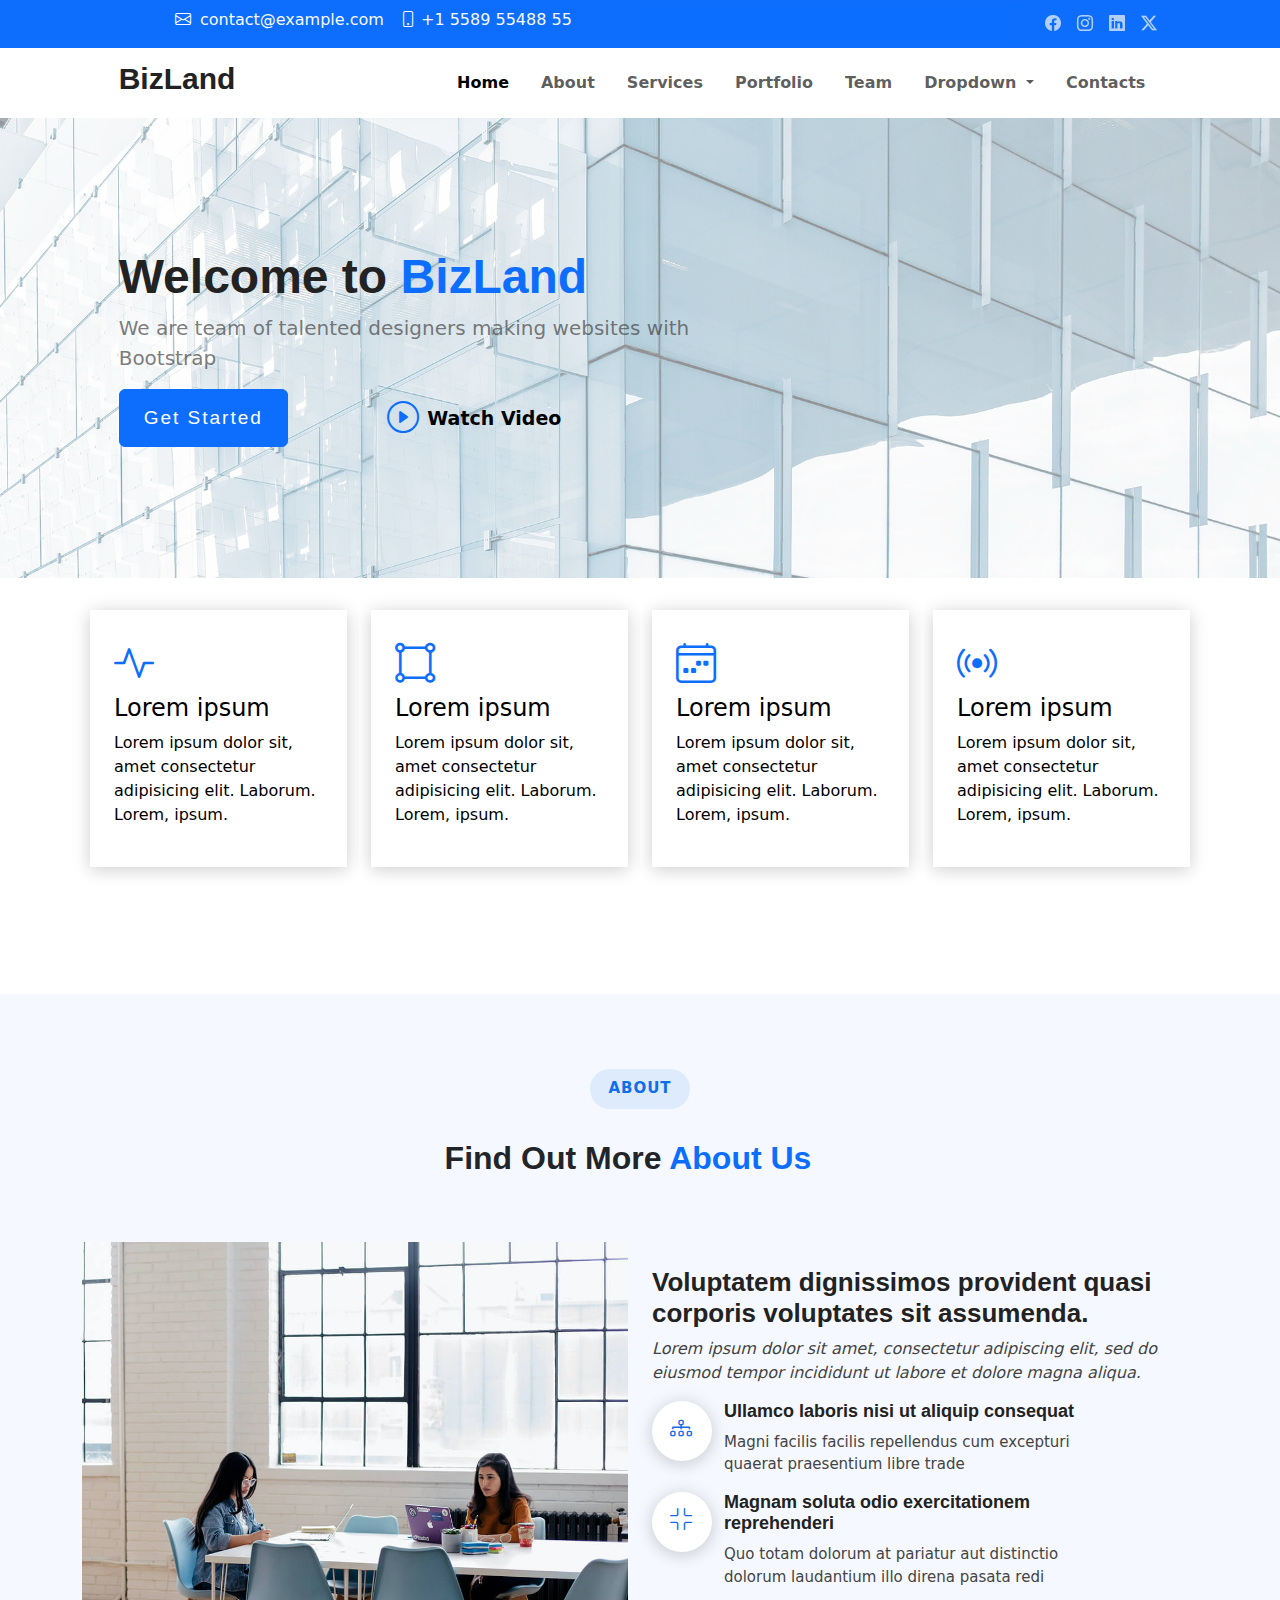
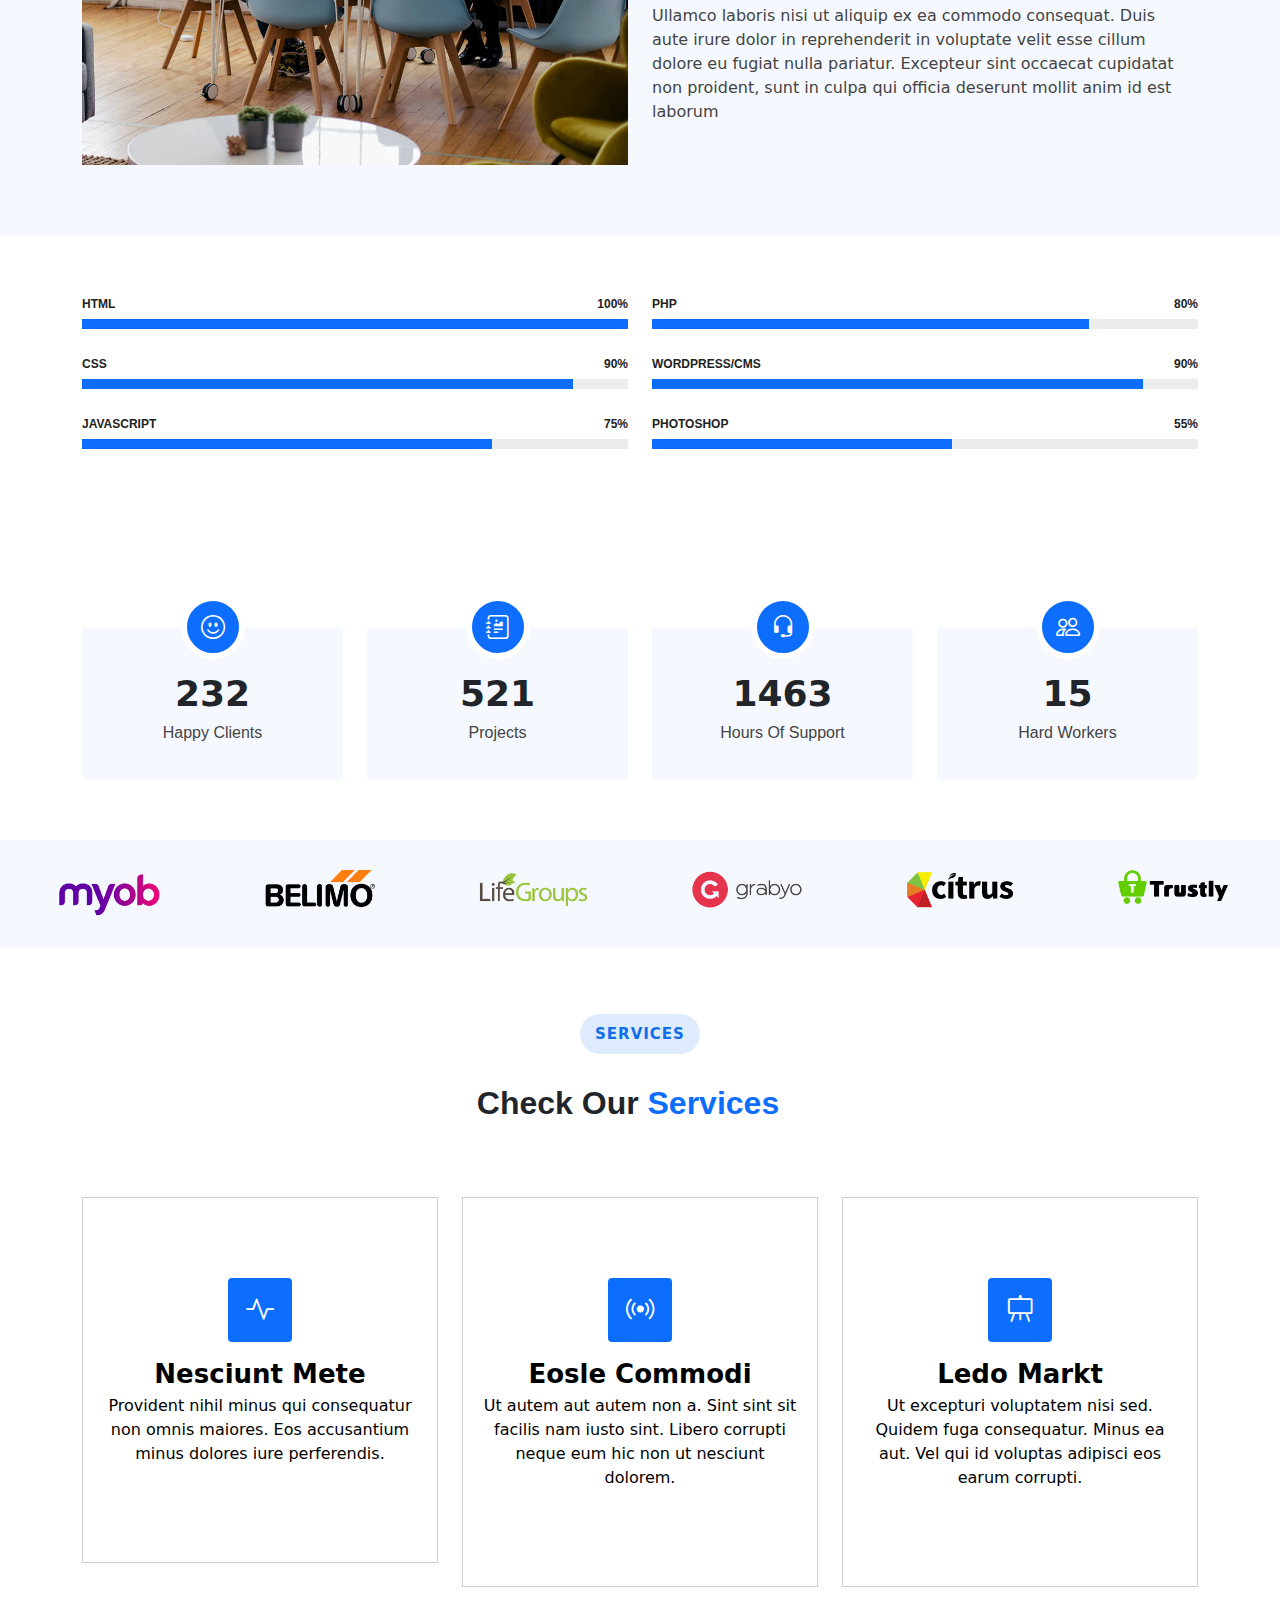
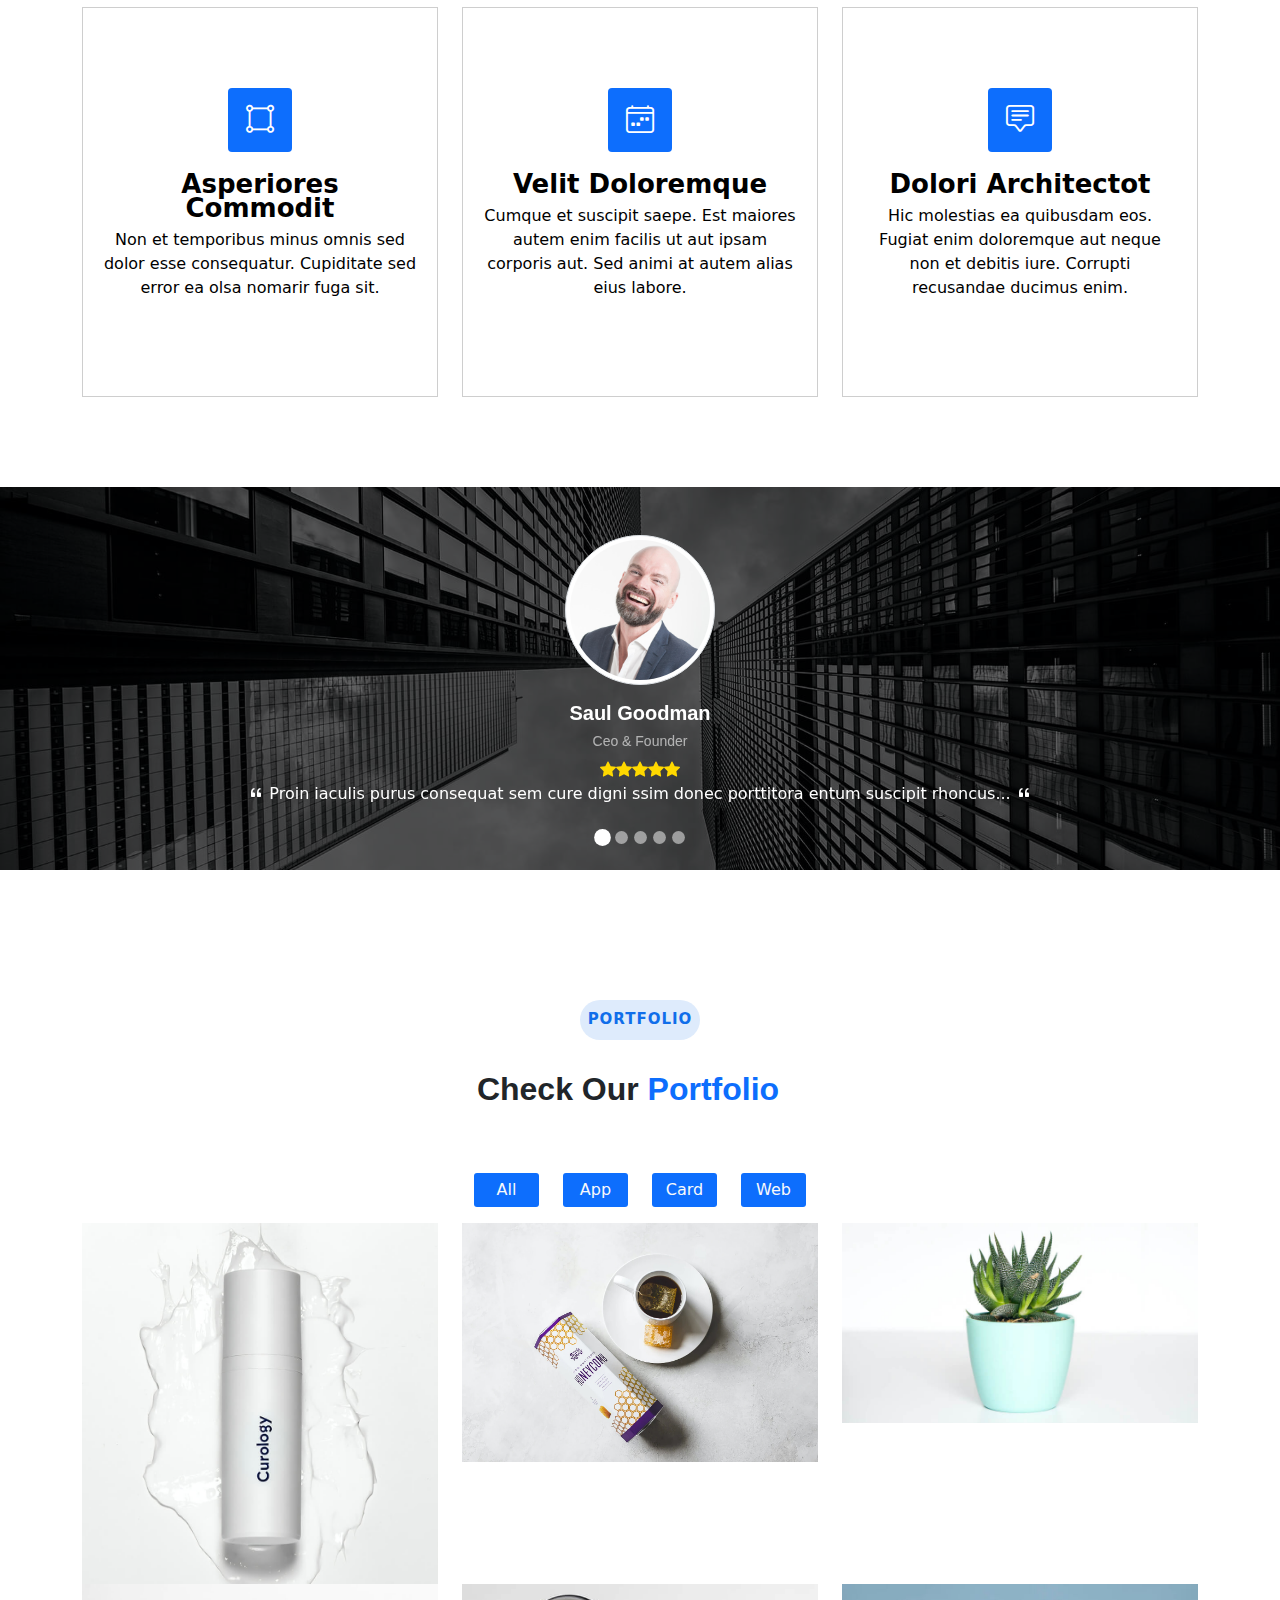
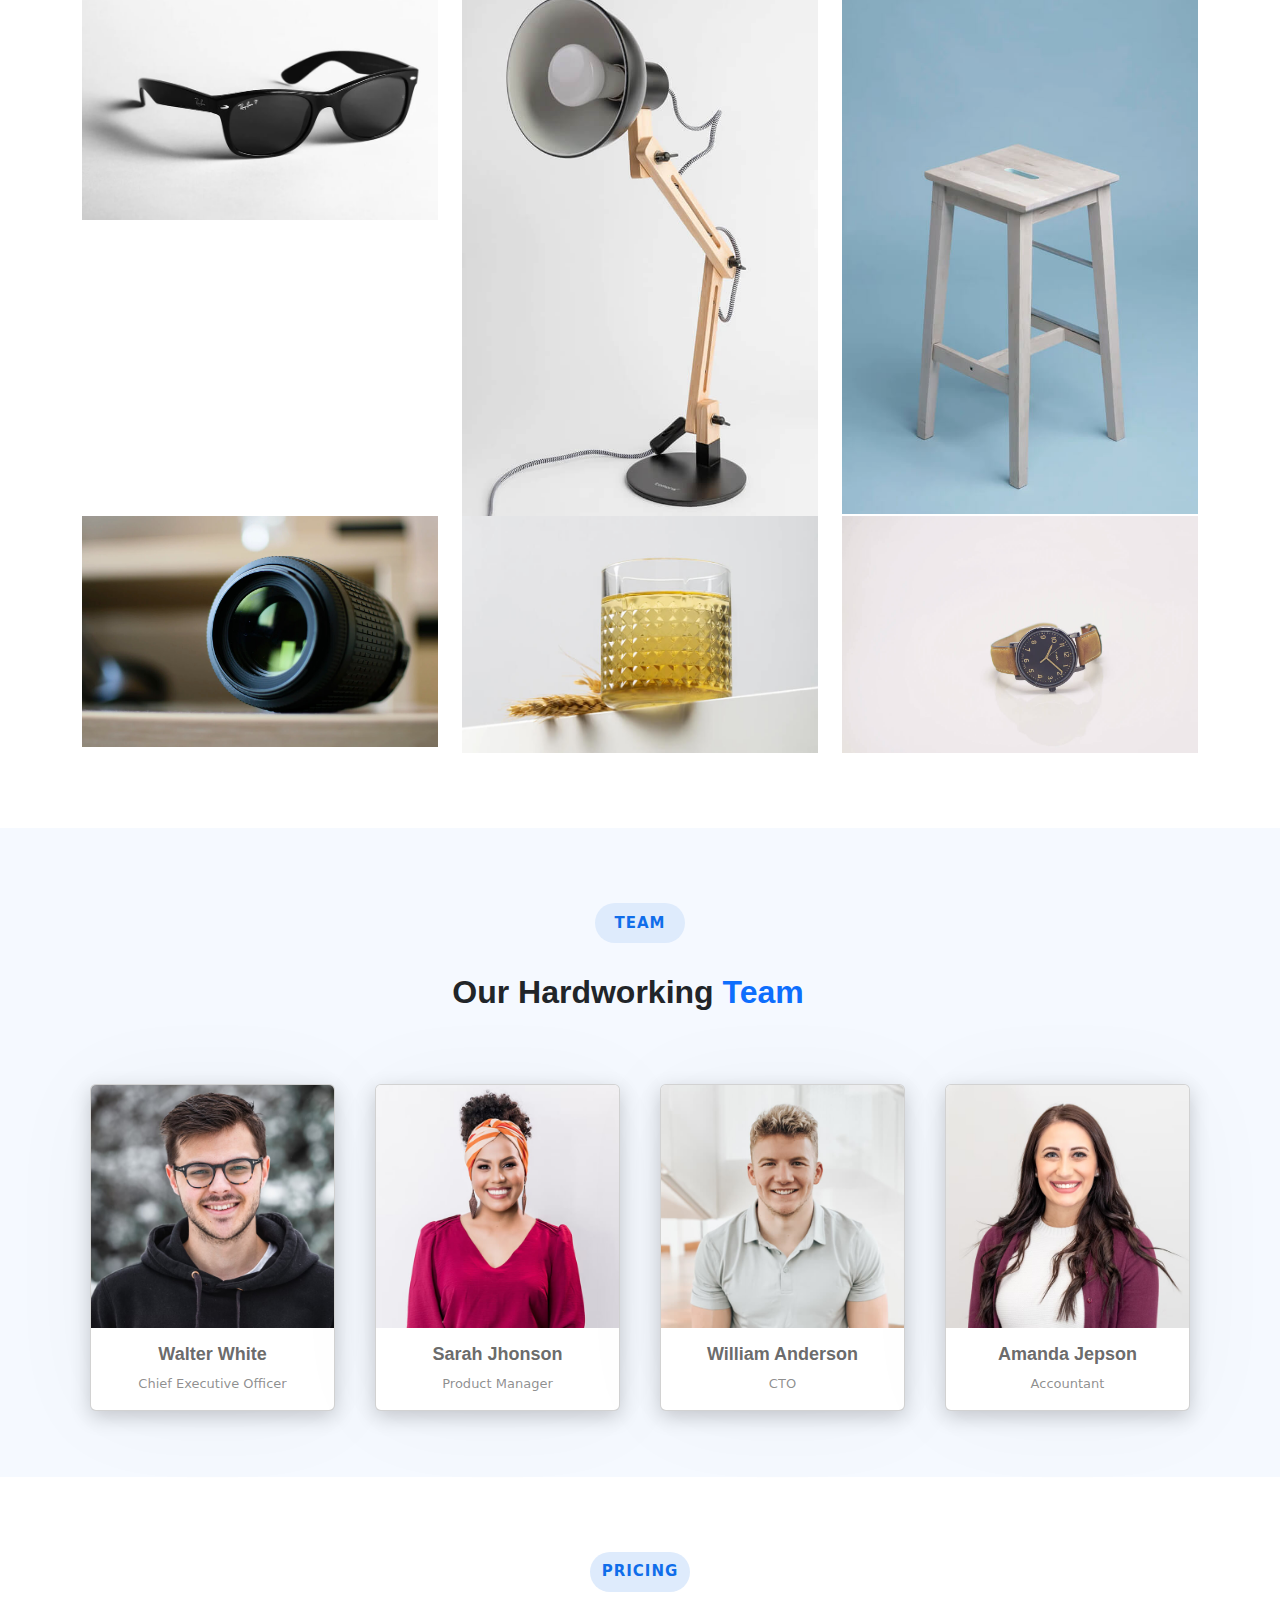
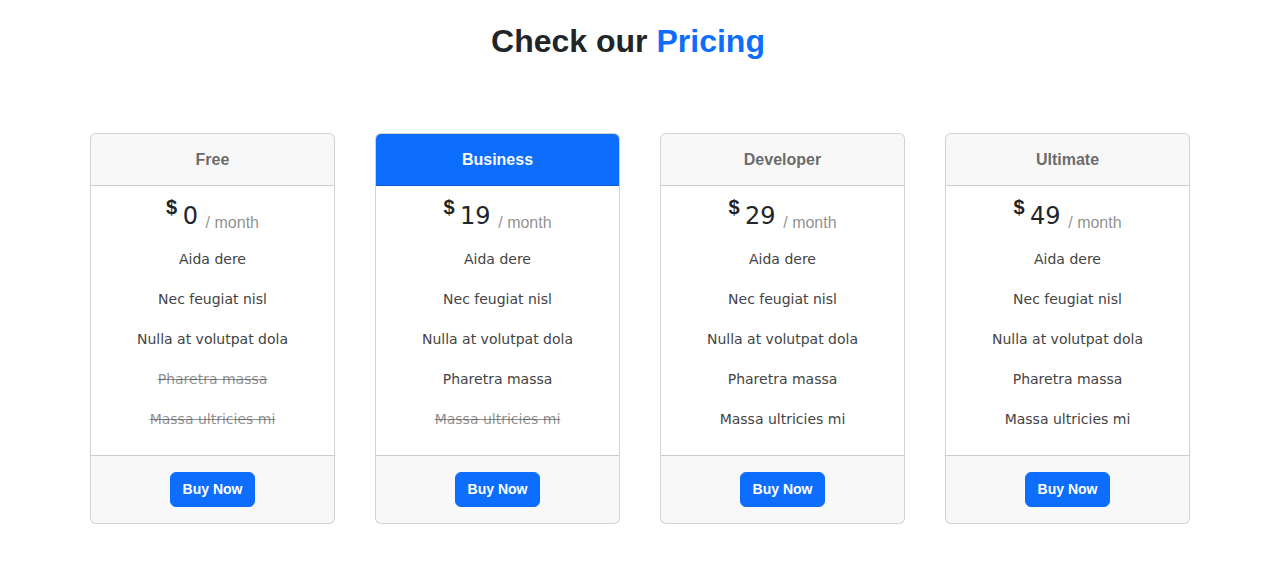
==== index.html @ cdb530de "project" ====
<!DOCTYPE html>
<html lang="en">

<head>
    <meta charset="UTF-8">
    <meta name="viewport" content="width=device-width, initial-scale=1.0">
    <title>Document</title>
    <!-- ++++++++++++++++++++++++++++ BOOTSTRAP 5 Link +++++++++++++++++++++++++++++++++++++++++++++++++++++++ -->
    <link href="https://cdn.jsdelivr.net/npm/bootstrap@5.3.3/dist/css/bootstrap.min.css" rel="stylesheet"
        integrity="sha384-QWTKZyjpPEjISv5WaRU9OFeRpok6YctnYmDr5pNlyT2bRjXh0JMhjY6hW+ALEwIH" crossorigin="anonymous">
    <script src="https://cdn.jsdelivr.net/npm/bootstrap@5.3.3/dist/js/bootstrap.bundle.min.js"
        integrity="sha384-YvpcrYf0tY3lHB60NNkmXc5s9fDVZLESaAA55NDzOxhy9GkcIdslK1eN7N6jIeHz"
        crossorigin="anonymous"></script>
    <!-- ++++++++++++++++++++++++++++ BOOTSTRAP 5 Link End +++++++++++++++++++++++++++++++++++++++++++++++++++++++ -->
    <!-- +++++++++++++++++++++++++++++ icons CDN ++++++++++++++++++++++++++++++++++++++++++++++++++++++++++ -->
    <link rel="stylesheet" href="https://cdn.jsdelivr.net/npm/bootstrap-icons@1.11.3/font/bootstrap-icons.min.css">
    <!-- +++++++++++++++++++++++++++++ icons CDN end ++++++++++++++++++++++++++++++++++++++++++++++++++++++++++ -->
    <style>
        .brand-logo {
            font-family: Montserrat, sans-serif;
            font-size: 30px;
            font-weight: 700;
            line-height: 36px;
            color: rgb(34, 34, 34);
        }

        .header-icons {
            opacity: 70%;
        }

        .information-section {
            width: 100%;
            height: 460px;
            background: url(./media/10001.jpg) no-repeat center center/cover;
            /* background-size: 100% 100%; */
            max-width: 100%;
            max-height: 100%;
            /* width: auto; */
            /* height: auto; */


        }

        .information-section h1 {
            font-family: Montserrat, sans-serif;
            font-size: 48px;
            font-weight: 700;
            line-height: 56px;
            color: rgb(34, 34, 34);
        }

        .information-section p {
            font-family: Roboto, system-ui, -apple-system, "Segoe UI", Roboto, "Helvetica Neue", Arial, "Noto Sans", "Liberation Sans", sans-serif, "Apple Color Emoji", "Segoe UI Emoji", "Segoe UI Symbol", "Noto Color Emoji";
            font-size: 20px;
            font-weight: 400;
            line-height: 30px;
            color: color(srgb 0.266667 0.266667 0.266667 / 0.7);
        }

        .rgba-effect {
            height: 100%;
            width: 100%;
            background-color: rgba(255, 255, 255, 0.571);
        }

        .information-section button {
            font-family: Montserrat, sans-serif;
            font-size: 19px;
            font-weight: 500;
            line-height: 24px;
            color: rgb(255, 255, 255);
            letter-spacing: 2px;
        }

        #video-button {
            font-family: Roboto, system-ui, -apple-system, "Segoe UI", Roboto, "Helvetica Neue", Arial, "Noto Sans", "Liberation Sans", sans-serif, "Apple Color Emoji", "Segoe UI Emoji", "Segoe UI Symbol", "Noto Color Emoji";
            font-size: 19px;
            font-weight: 600;
            line-height: 24px;
            color: rgb(0, 0, 0);
            display: flex;


            align-items: center;
        }

        .services a h4 {
            color: black;

        }

        .services a p {
            color: black;

        }

        .services a {
            width: 100%;
            height: 100%;
            text-decoration: none;
        }

        .services .icon-services i {
            font-size: 40px;

        }

        .section-1 .services {
            height: auto;

            max-width: 310px;
            max-height: 300px;
            width: auto;
            box-shadow: 0px 4px 15px 0 rgba(0, 0, 0, 0.1), 0 1px 20px 0 rgba(0, 0, 0, 0.1);
            margin-left: auto;
            margin-right: auto;

        }

        .services-column {
            min-width: 250px;
            min-height: 300px;
            padding-bottom: 12px;
            margin-left: auto;
            margin-right: auto;
        }

        .about .about-column {
            margin-left: auto;
            margin-right: auto;
            min-width: 100px;
            max-width: 100px;
            min-height: 40px;
            max-height: 40px;
            border-radius: 50px;
            background-color: #DEEBFC;
            margin-top: 75px;
            margin-bottom: 25px;
        }



        .about .about-column h2 {
            margin: 0px;
            /* -----font----- */
            font-family: Roboto, system-ui, -apple-system, "Segoe UI", Roboto, "Helvetica Neue", Arial, "Noto Sans", "Liberation Sans", sans-serif, "Apple Color Emoji", "Segoe UI Emoji", "Segoe UI Symbol", "Noto Color Emoji";
            font-size: 15px;
            font-weight: 700;
            line-height: 15.6px;
            color: rgb(16, 110, 234);
            letter-spacing: 1px;

        }


        .about-row-style {
            padding-bottom: 70px;
        }

        .about-section .find-more p {
            font-family: Montserrat, sans-serif;
            font-size: 32px;
            font-weight: 700;
            line-height: 48px;
            margin-bottom: 60px;

        }


        .about-section {
            background-color: #F5F9FF;
        }


        .about {
            margin-top: 100px;
        }




        #About-img {
            width: 100%;

        }

        .about-section-heading h3 {
            font-family: Montserrat, sans-serif;
            font-size: 26px;
            font-weight: 700;
            line-height: 31.2px;
            color: rgb(34, 34, 34);
        }

        .about-section-heading p {
            font-family: Roboto, system-ui, -apple-system, "Segoe UI", Roboto, "Helvetica Neue", Arial, "Noto Sans", "Liberation Sans", sans-serif, "Apple Color Emoji", "Segoe UI Emoji", "Segoe UI Symbol", "Noto Color Emoji";
            font-size: 16px;
            font-weight: 400;
            line-height: 24px;
            color: rgb(68, 68, 68);
            font-style: italic;
        }

        .about-section-heading-1 {
            width: 60px;
            height: 60px;
            border-radius: 100px;
            box-shadow: 0px 4px 15px 0 rgba(0, 0, 0, 0.1), 0 1px 20px 0 rgba(0, 0, 0, 0.1);


        }

        .about-section-heading-1 i {
            font-size: 22px;
            position: relative;
            left: 6px;
            top: 11px;
            color: #106EEA;

        }

        .about-section-content {
            width: 75%;
        }

        .about-section-content h4 {
            font-family: Montserrat, sans-serif;
            font-size: 18px;
            font-weight: 600;
            line-height: 21.6px;
            color: rgb(34, 34, 34);
        }

        .about-section-content p {
            font-family: Roboto, system-ui, -apple-system, "Segoe UI", Roboto, "Helvetica Neue", Arial, "Noto Sans", "Liberation Sans", sans-serif, "Apple Color Emoji", "Segoe UI Emoji", "Segoe UI Symbol", "Noto Color Emoji";
            font-size: 15px;
            font-weight: 400;
            line-height: 22.5px;
            color: rgb(68, 68, 68);
        }

        .about-row {
            width: 100%;
            display: flex;
            flex-wrap: wrap;


        }

        .about-section-content-1 p {
            font-family: Roboto, system-ui, -apple-system, "Segoe UI", Roboto, "Helvetica Neue", Arial, "Noto Sans", "Liberation Sans", sans-serif, "Apple Color Emoji", "Segoe UI Emoji", "Segoe UI Symbol", "Noto Color Emoji";
            font-size: 16px;
            font-weight: 400;
            line-height: 24px;
            color: rgb(68, 68, 68);
        }

        .skills {
            padding: 60px 0 60px 0;
        }

        .skills .progress {
            height: 60px;
            display: block;
            background: none;
            border-radius: 0;
        }

        .skills .progress .skill {
            color: #222222;
            padding: 0;
            margin: 0 0 6px 0;
            text-transform: uppercase;
            display: block;
            font-weight: 600;
            font-family: Montserrat, sans-serif;
        }

        .skills .progress .skill .val {
            float: right;
            font-style: normal;
        }

        .skills .progress-bar-wrap {
            background: #ECECEC;

            height: 10px;
        }

        .skills .progress-bar {
            width: 1px;
            height: 10px;
            transition: 0.9s;
            background-color: #0D6EFD;
        }

        .stats {
            padding: 60px 0;
        }

        .stats i {
            background-color: #0D6EFD;
            color: white;
            border: 6px solid #ffffff;
            width: 64px;
            height: 64px;
            font-size: 24px;
            border-radius: 50px;
            display: inline-flex;
            align-items: center;
            justify-content: center;
            position: relative;
            z-index: 1;
        }

        .stats .stats-item {
            background-color: #F5F9FF;
            margin-top: -32px;
            padding: 40px 30px 35px 30px;
            width: 100%;
            position: relative;
            text-align: center;
            border-radius: 4px;
            z-index: 0;
        }

        .stats .stats-item span {
            font-size: 36px;
            display: block;
            font-weight: 700;
        }

        .stats .stats-item p {
            padding: 0;
            margin: 0;
            font-family: Montserrat, sans-serif;
            font-size: 16px;
            line-height: 24px;
            /* font-weight: 400; */
            color: rgb(68, 68, 68);
        }

        /* .clients .swiper {
            padding: 10px 0;
        }

        .swiper {
            margin-left: auto;
            margin-right: auto;
            position: relative;
            overflow: hidden;
            list-style: none;
            padding: 0;
            z-index: 1;
            display: block;
        }

        .clients .swiper-wrapper {
            height: auto;
        }

        .swiper-slide {
            flex-shrink: 0;
            width: 100%;
            height: 100%;
            position: relative;
            transition-property: transform;
            display: block;
        } */
        .clients .row {
            padding: 10px 0;

        }

        .clients {
            background-color: #F5F9FF;
        }

        /* .clients .row .style-clients {
            width: 56px;
            margin-right: 120px;
        } */
        .clients img {
            width: 110px;
            padding-top: 20px;
            padding-bottom: 20px;

        }

        .services-section {
            margin-top: 60px;
        }


        .services-1 .services-heading {
            margin-left: auto;
            margin-right: auto;
            min-width: 120px;
            max-width: 120px;
            min-height: 40px;
            max-height: 40px;
            border-radius: 50px;
            background-color: #DEEBFC;
            margin-top: 7px;
            margin-bottom: 25px;

        }

        .services-1 .services-heading h2 {
            margin: 0px;
            font-family: Roboto, system-ui, -apple-system, "Segoe UI", Roboto, "Helvetica Neue", Arial, "Noto Sans", "Liberation Sans", sans-serif, "Apple Color Emoji", "Segoe UI Emoji", "Segoe UI Symbol", "Noto Color Emoji";
            font-size: 15px;
            font-weight: 700;
            line-height: 15.6px;
            color: rgb(16, 110, 234);
            letter-spacing: 1px;
        }

        .services-1-subtitle p {
            font-family: Montserrat, sans-serif;
            font-size: 32px;
            font-weight: 700;
            line-height: 48px;
            margin-bottom: 60px;
        }

        .services-2 .services-2-items {
            border: 1px solid rgba(0, 0, 0, 0.192);
            padding: 80px 20px;
            margin: 10px 0px;

        }

        .services-2 .services-2-items .icon {
            margin: 0 auto;
            width: 64px;
            height: 64px;
            border-radius: 4px;
            display: flex;
            align-items: center;
            justify-content: center;
            margin-bottom: 20px;
        }

        .services-2 .services-2-items .icon i {
            color: white;
            font-size: 28px;
        }

        .services-2 .services-2-items h3 {
            color: black;
            font-family: Roboto, system-ui, -apple-system, "Segoe UI", Roboto, "Helvetica Neue", Arial, "Noto Sans", "Liberation Sans", sans-serif, "Apple Color Emoji", "Segoe UI Emoji", "Segoe UI Symbol", "Noto Color Emoji";
            font-size: 26px;
            font-weight: 700;
            line-height: 24px;

        }

        .services-2 .services-2-items a {
            text-decoration: none;
        }

        .services-2 .services-2-items p {
            font-family: Roboto, system-ui, -apple-system, "Segoe UI", Roboto, "Helvetica Neue", Arial, "Noto Sans", "Liberation Sans", sans-serif, "Apple Color Emoji", "Segoe UI Emoji", "Segoe UI Symbol", "Noto Color Emoji";
            font-size: 16px;
            font-weight: 400;
            line-height: 24px;
            color: black;
        }

        .testimonials {
            padding: 80px 0;
            position: relative;
        }

        .testimonials .testimonials-bg {
            object-fit: cover;
            height: 100%;
            position: absolute;
            z-index: -1;
            filter: brightness(40%);

        }


        .carousel-indicators button {
            width: 12px;
            height: 12px;
            aspect-ratio: 1;
            /* Ensures width and height are equal */
            background-color: #fff;
            /* Default color */
            border-radius: 50%;
            /* Makes it a perfect circle */
            border: none;
            /* Removes any border */
            margin: 0 4px;
            opacity: 0.7;
            /* Slight transparency for non-active indicators */
            transition: opacity 0.3s ease, transform 0.3s ease;
            /* Smooth animation */
        }

        .carousel-indicators button.active {
            /* Highlight color for active indicator */
            opacity: 1;
            /* Fully opaque */
            transform: scale(1.3);
            /* Slightly larger for active state */
        }

        .carousel-indicators [data-bs-target] {
            box-sizing: content-box;
            flex: 0 1 auto;
            width: 13px;
            height: 13px;
            padding: 0;
            margin-right: 3px;
            margin-left: 3px;
            text-indent: -999px;
            cursor: pointer;
            background-color: #fff;
            background-clip: padding-box;
            border: 0;
            border-top: 10px solid transparent;
            border-bottom: 10px solid transparent;
            opacity: .5;
            transition: opacity .6s ease;
        }

        .carousel-item .stars {
            color: rgb(255, 217, 0);
        }

        .carousel-item h3 {
            font-family: Montserrat, sans-serif;
            font-size: 20px;
            font-weight: 700;
            line-height: 24px;
            color: rgb(255, 255, 255);
        }

        .carousel-item p {
            font-family: Roboto, system-ui, -apple-system, "Segoe UI", Roboto, "Helvetica Neue", Arial, "Noto Sans", "Liberation Sans", sans-serif, "Apple Color Emoji", "Segoe UI Emoji", "Segoe UI Symbol", "Noto Color Emoji";
            font-size: 16px;
            font-weight: 400;
            line-height: 24px;
            color: rgb(255, 255, 255);
        }

        .carousel-item h4 {
            font-family: Montserrat, sans-serif;
            font-size: 14px;
            font-weight: 500;
            line-height: 16.8px;
            color: color(srgb 1 1 1 / 0.6);
        }

        .portfolio-section .portfolio-section-heading {
            margin-left: auto;
            margin-right: auto;
            min-width: 120px;
            max-width: 120px;
            min-height: 40px;
            max-height: 40px;
            border-radius: 50px;
            background-color: #DEEBFC;
            margin-top: 0px;
            margin-bottom: 25px;
        }

        .portfolio-section .portfolio-section-heading h2 {
            margin: 0px;
            /* -----font----- */
            font-family: Roboto, system-ui, -apple-system, "Segoe UI", Roboto, "Helvetica Neue", Arial, "Noto Sans", "Liberation Sans", sans-serif, "Apple Color Emoji", "Segoe UI Emoji", "Segoe UI Symbol", "Noto Color Emoji";
            font-size: 15px;
            font-weight: 700;
            line-height: 15.6px;
            color: rgb(16, 110, 234);
            letter-spacing: 1px;
        }

        .portfolio-section-subheading p {
            font-family: Montserrat, sans-serif;
            font-size: 32px;
            font-weight: 700;
            line-height: 48px;
            margin-bottom: 60px;
        }

        .portfolio-section {
            background-color: white;
        }

        .portfolio-section-row1 {
            margin-top: 0px;
        }

        .portfolio-navbar .navbar-1 p {
            border-radius: 3px;
            padding: 5px 5px;

        }

        .portfolio-img img {
            width: 100%;
        }

        .portfolio-img .portfolio-item {
            position: relative;
            overflow: hidden;
        }

        /* ----------------------------------- */

        .team-section .team-heading {
            margin-left: auto;
            margin-right: auto;
            min-width: 90px;
            max-width: 90px;
            min-height: 40px;
            max-height: 40px;
            border-radius: 50px;
            background-color: #DEEBFC;
            margin-top: 75px;
            margin-bottom: 25px;
        }


        .team-section .team-heading h2 {
            margin: 0px;
            /* -----font----- */
            font-family: Roboto, system-ui, -apple-system, "Segoe UI", Roboto, "Helvetica Neue", Arial, "Noto Sans", "Liberation Sans", sans-serif, "Apple Color Emoji", "Segoe UI Emoji", "Segoe UI Symbol", "Noto Color Emoji";
            font-size: 15px;
            font-weight: 700;
            line-height: 15.6px;
            color: rgb(16, 110, 234);
            letter-spacing: 1px;

        }


        .team-section .team-subheading p {
            font-family: Montserrat, sans-serif;
            font-size: 32px;
            font-weight: 700;
            line-height: 48px;
            margin-bottom: 60px;
        }


        .team-section {
            background-color: #F5F9FF;
            padding-bottom: 50px;

        }


        .team-1 {
            margin-top: 75px;
        }

        .team-members h5 {
            font-family: Montserrat, sans-serif;
            font-size: 18px;
            font-weight: 700;
            line-height: 21.6px;
            color: color(srgb 0.266667 0.266667 0.266667 / 0.8);
        }

        .team-members p {
            font-family: Roboto, system-ui, -apple-system, "Segoe UI", Roboto, "Helvetica Neue", Arial, "Noto Sans", "Liberation Sans", sans-serif, "Apple Color Emoji", "Segoe UI Emoji", "Segoe UI Symbol", "Noto Color Emoji";
            font-size: 13px;
            font-weight: 400;
            line-height: 19.5px;
            color: color(srgb 0.266667 0.266667 0.266667 / 0.6);
        }

        .team-info {

            box-shadow: 0 4px 100px 0 rgba(0, 0, 0, 0.041), 0 6px 20px 0 rgba(0, 0, 0, 0.19);

        }


        .pricing-section .pricing-heading {
            margin-left: auto;
            margin-right: auto;
            min-width: 100px;
            max-width: 100px;
            min-height: 40px;
            max-height: 40px;
            border-radius: 50px;
            background-color: #DEEBFC;
            margin-top: 75px;
            margin-bottom: 25px;
        }


        .pricing-heading h2 {
            margin: 0px;
            /* -----font----- */
            font-family: Roboto, system-ui, -apple-system, "Segoe UI", Roboto, "Helvetica Neue", Arial, "Noto Sans", "Liberation Sans", sans-serif, "Apple Color Emoji", "Segoe UI Emoji", "Segoe UI Symbol", "Noto Color Emoji";
            font-size: 15px;
            font-weight: 700;
            line-height: 15.6px;
            color: rgb(16, 110, 234);
            letter-spacing: 1px;
        }


        .portfolio-section {
            margin-top: 50px;
        }

        .pricing-subheading p {
            font-family: Montserrat, sans-serif;
            font-size: 32px;
            font-weight: 700;
            line-height: 48px;
            margin-bottom: 60px;
        }

        .pricing-row {
            margin-bottom: 50px;
        }

        .pricing-row h3 {
            font-family: Montserrat, sans-serif;
            font-size: 16px;
            font-weight: 600;
            line-height: 19.2px;
            color: color(srgb 0.266667 0.266667 0.266667 / 0.8);
        }

        .pricing-item sup {
            font-family: Montserrat, sans-serif;
            font-size: 20px;
            font-weight: 600;
            line-height: 0px;
            color: rgb(34, 34, 34);
        }

        .pricing-item sub {
            font-family: Montserrat, sans-serif;
            font-size: 16px;
            font-weight: 300;
            line-height: 19.2px;
            color: color(srgb 0.266667 0.266667 0.266667 / 0.6);
        }

        .pricing-item ul {
            list-style: none;
            line-height: 20px;
            padding: 0px;
            margin: 0px;
        }

        .pricing-item .text-liststyle {
            font-style: Roboto, system-ui, -apple-system, "Segoe UI", Roboto, "Helvetica Neue", Arial, "Noto Sans", "Liberation Sans", sans-serif, "Apple Color Emoji", "Segoe UI Emoji", "Segoe UI Symbol", "Noto Color Emoji";
            font-size: 14px;
            font-weight: 400;
            line-height: 40px;
            color: color(srgb 0.266667 0.266667 0.266667 / 0.6);
        }

        .pricing-item li {
            font-style: Roboto, system-ui, -apple-system, "Segoe UI", Roboto, "Helvetica Neue", Arial, "Noto Sans", "Liberation Sans", sans-serif, "Apple Color Emoji", "Segoe UI Emoji", "Segoe UI Symbol", "Noto Color Emoji";
            font-size: 14px;
            font-weight: 400;
            line-height: 40px;
            color: rgb(68, 68, 68);
        }

        .pricing-card {
            min-height: 400px;
            max-height: 400px;
        }

        .pricing-card a {
            font-family: Montserrat, sans-serif;
            font-size: 14px;
            font-weight: 600;
            line-height: 21px;
            color: rgb(255, 255, 255);
        }
    </style>
</head>

<body>


    <div class="container-fluid  p-0">
        <!-- Contact Section -->
        <div class="row bg-primary  align-items-center p-0 m-0">
            <div class="col-1  text-light p-0 m-0"></div>
            <div class="col-sm-6 col-md-5 bg-primary text-light d-flex align-items-center justify-content-center ">
                <p class="me-2 mt-2">
                    <span class="me-1">
                        <i class="bi bi-envelope"></i>
                    </span>contact@example.com
                </p>
                <p class="ms-2 mt-2">
                    <span>
                        <i class="bi bi-phone"></i>
                    </span>+1 5589 55488 55
                </p>
            </div>
            <div class="header-icons col-md-5 col-sm-4  bg-primary text-light p-2 d-flex justify-content-end">
                <i class="bi bi-facebook mx-2"></i>
                <i class="bi bi-instagram mx-2"></i>
                <i class="bi bi-linkedin mx-2"></i>
                <i class="bi bi-twitter-x mx-2"></i>


            </div>
            <div class="col-1  text-light p-0"></div>
        </div>
        <!-- Contact Section End -->

        <div class="row p-0 m-0">
            <div class="col-1 bg-white"></div>
            <div class="col-10  p-0 m-0">
                <nav class="navbar navbar-expand-lg ">
                    <div class="container-fluid">
                        <a class="navbar-brand  " href="#">
                            <h1 class="brand-logo">BizLand</h1>
                        </a>
                        <button class="navbar-toggler" type="button" data-bs-toggle="collapse"
                            data-bs-target="#navbarNav" aria-controls="navbarNav" aria-expanded="false"
                            aria-label="Toggle navigation">
                            <span class="navbar-toggler-icon"></span>
                        </button>
                        <div class="collapse navbar-collapse" id="navbarNav">
                            <ul class="navbar-nav w-100 fw-semibold d-flex justify-content-end">
                                <li class="nav-item mx-2">
                                    <a class="nav-link active" aria-current="page" href="#">Home</a>
                                </li>

                                <li class="nav-item mx-2 ">
                                    <a class="nav-link" href="#">About</a>
                                </li>
                                <li class="nav-item mx-2">
                                    <a class="nav-link" href="#">Services</a>
                                </li>
                                <li class="nav-item mx-2">
                                    <a class="nav-link" href="#">Portfolio</a>
                                </li>
                                <li class="nav-item mx-2">
                                    <a class="nav-link" href="#">Team</a>
                                </li>
                                <li class="nav-item mx-2 dropdown">
                                    <a class="nav-link dropdown-toggle" href="#" id="navbarDropdown" role="button"
                                        data-bs-toggle="dropdown" aria-expanded="false">
                                        Dropdown
                                    </a>
                                    <ul class="dropdown-menu" aria-labelledby="navbarDropdown">
                                        <li><a class="dropdown-item" href="#">Action</a></li>
                                        <li><a class="dropdown-item" href="#">Another action</a></li>
                                        <li>
                                            <hr class="dropdown-divider">
                                        </li>
                                        <li><a class="dropdown-item" href="#">Something else here</a></li>
                                    </ul>
                                </li>
                                <li class="nav-item mx-2">
                                    <a class="nav-link" href="#">Contacts</a>
                                </li>

                            </ul>
                        </div>
                    </div>
                </nav>
            </div>
            <div class="col-1 "></div>

        </div>
        <!-- +++++++++++++++++++++++++++++++++++++++++++++++++++++++++++++++++++++++++++++++++++++++++++++++++++++++++++++++++++ -->
        <!-- NavBar End -->
        <!-- +++++++++++++++++++++++++++++++++++++++++++++++++++++++++++++++++++++++++++++++++++++++++++++++++++++++++++++++++++ -->
        <!--Information section start  -->
        <div class="row  p-0 m-0">
            <div class="col-12 information-section m-0 p-0 ">
                <div class="rgba-effect">
                    <div class="row d-flex p-0 m-0 h-100 d-flex align-items-center">
                        <div class="col-1"></div>
                        <div class="col-lg-6  col-md-7 col-sm-9 ">
                            <h1>Welcome to <span class="text-primary">BizLand</span></h1>
                            <p>We are team of talented designers making websites with Bootstrap</p>
                            <div class="row m-0 p-0 w-100 d-flex justify-content-start">
                                <div class=" col-5 col-lg-5 col-md-6 p-0 ">
                                    <span class="w-100 h-100 p-0 m-0 d-flex align-items-center"><button
                                            class="btn btn-primary pt-3 pb-3 ps-4 pe-4 ">Get Started</button></span>
                                </div>
                                <div class=" col-5 col-lg-5 col-md-6 ">

                                    <span class="w-100 h-100 p-0 m-0 d-flex align-items-center"><a href="#"><i
                                                class="bi bi-play-circle" style="font-size: 32px;"></i></a>
                                        <p id="video-button" class="pt-3 ms-2">Watch Video</p>
                                    </span>
                                </div>

                            </div>

                        </div>

                    </div>
                </div>
            </div>
        </div>
        <!--Information section End  -->

    </div>
    <!-- Container End -->
    <!------------------------------------------------------------------------>
    <!-- Features Services Section Start -->
    <div class="section-1 p-0 m-0">
        <div class="container bg-white p-2">
            <div id="services" class="row p-0 m-0 bg-white w-100 d-flex ">
                <div class=" col-lg-3 col-md-6   bg-white  services-column">
                    <div class="services bg-white p-4 mt-4 ">
                        <a href="#">
                            <div class="icon-services">
                                <i class="bi bi-activity icon text-primary"></i>
                            </div>
                            <h4>Lorem ipsum</h4>
                            <p>Lorem ipsum dolor sit, amet consectetur adipisicing elit. Laborum. Lorem, ipsum.</p>
                        </a>
                    </div>
                </div>
                <div class="col-lg-3 col-md-6  bg-white services-column">
                    <div class="services  bg-white p-4 mt-4 ">
                        <a href="#" m-0>
                            <div class="icon-services">
                                <i class="bi bi-bounding-box-circles icon text-primary"></i>
                            </div>
                            <h4>Lorem ipsum</h4>
                            <p>Lorem ipsum dolor sit, amet consectetur adipisicing elit. Laborum. Lorem, ipsum.</p>
                        </a>
                    </div>
                </div>
                <div class="col-lg-3 col-md-6  bg-white services-column">
                    <div class="services bg-white p-4 mt-4  ">
                        <a href="#">
                            <div class="icon-services">
                                <i class="bi bi-calendar4-week icon text-primary"></i>
                            </div>
                            <h4>Lorem ipsum</h4>
                            <p>Lorem ipsum dolor sit, amet consectetur adipisicing elit. Laborum. Lorem, ipsum.</p>
                        </a>
                    </div>
                </div>
                <div class="col-lg-3 col-md-6  bg-white services-column">
                    <div class="services bg-white p-4 mt-4 ">
                        <a href="#">
                            <div class="icon-services">
                                <i class="bi bi-broadcast icon text-primary"></i>
                            </div>
                            <h4>Lorem ipsum</h4>
                            <p>Lorem ipsum dolor sit, amet consectetur adipisicing elit. Laborum. Lorem, ipsum.</p>
                        </a>
                    </div>
                </div>
            </div>
        </div>

    </div>
    <!----------Features Services Section END --------->
    <!-- -----------------About Section Start-------------- -->
    <div class="about-section">
        <div class="container">
            <div class="row about text-center">
                <div class="about-column  col-2   h-100 d-flex align-items-center justify-content-center">
                    <h2 class="p-0 ">ABOUT</h2>

                </div>
            </div>
            <div class="row find-more w-100 d-flex justify-content-center">
                <div class="col-lg-6 ">
                    <p class="text-center">
                        <span>
                            Find Out More
                        </span>
                        <span class="description-title text-primary">
                            About Us
                        </span>
                    </p>
                </div>
            </div>
            <div class="row about-row-style">
                <!-- Right side of About -->
                <div class="col-6">
                    <img src="./media/about.jpg" id="About-img" alt="">
                </div>
                <!-- Right side of About End -->
                <!-- Left Side of About -->
                <div class="col-lg-6  d-flex  align-items-center ">

                    <div>
                        <div class="row  about-section-heading">
                            <h3>
                                Voluptatem dignissimos provident quasi corporis voluptates sit assumenda.
                            </h3>
                            <p>
                                Lorem ipsum dolor sit amet, consectetur adipiscing elit, sed do eiusmod tempor
                                incididunt ut
                                labore et dolore magna aliqua.
                            </p>
                        </div>
                        <div class="row p-0 m-0 about-row d-flex w-100">
                            <span class="bg-white about-section-heading-1 ">
                                <i class="bi bi-diagram-3"></i>
                            </span>
                            <div class="about-section-content ">
                                <h4 class="w-100">
                                    Ullamco laboris nisi ut aliquip consequat
                                </h4>
                                <p class="w-100">
                                    Magni facilis facilis repellendus cum excepturi quaerat praesentium libre trade
                                </p>
                            </div>
                        </div>
                        <div class="row p-0 m-0 about-row d-flex w-100">
                            <span class="bg-white about-section-heading-1 ">
                                <i class="bi bi-fullscreen-exit"></i>
                            </span>
                            <div class="about-section-content ">
                                <h4 class="w-100">
                                    Magnam soluta odio exercitationem reprehenderi
                                </h4>
                                <p class="w-100">
                                    Quo totam dolorum at pariatur aut distinctio dolorum laudantium illo direna pasata
                                    redi
                                </p>
                            </div>
                        </div>
                        <div class="row about-section-content-1 w-100">
                            <p>
                                Ullamco laboris nisi ut aliquip ex ea commodo consequat. Duis aute irure dolor in
                                reprehenderit in voluptate velit esse cillum dolore eu fugiat nulla pariatur. Excepteur
                                sint
                                occaecat cupidatat non proident, sunt in culpa qui officia deserunt mollit anim id est
                                laborum
                            </p>
                        </div>
                    </div>
                </div>
                <!-- Left Side of About End -->
            </div>
        </div>
    </div>
    <!-- -----------------About Section END-------------- -->
    <!-- ---------------Skills Section Start------------- -->
    <div class="skills">
        <div class="container">
            <div class="row">
                <!-- Left skills Start -->
                <div class="col-lg-6">
                    <div class="progress">
                        <span class="skill">
                            <span>html</span>
                            <i class="val">100%</i>
                        </span>
                        <div class="progress-bar-wrap">
                            <div class="progress-bar" role="progressbar" aria-valuenow="100" aria-valuemin="0"
                                aria-valuemax="100" style="width: 100%;"></div>
                        </div>
                    </div>
                    <div class="progress">
                        <div class="progress">
                            <span class="skill">
                                <span>css</span>
                                <i class="val">90%</i>
                            </span>
                            <div class="progress-bar-wrap">
                                <div class="progress-bar" role="progressbar" aria-valuenow="90" aria-valuemin="0"
                                    aria-valuemax="100" style="width: 90%;"></div>
                            </div>
                        </div>
                    </div>
                    <div class="progress">
                        <div class="progress">
                            <span class="skill">
                                <span>Javascript</span>
                                <i class="val">75%</i>
                            </span>
                            <div class="progress-bar-wrap">
                                <div class="progress-bar" role="progressbar" aria-valuenow="75" aria-valuemin="0"
                                    aria-valuemax="100" style="width: 75%;"></div>
                            </div>
                        </div>
                    </div>
                </div>
                <!-- Left skills end -->
                <!-- right skills Start -->
                <div class="col-lg-6">
                    <div class="progress">
                        <span class="skill">
                            <span>php</span>
                            <i class="val">80%</i>
                        </span>
                        <div class="progress-bar-wrap">
                            <div class="progress-bar" role="progressbar" aria-valuenow="80" aria-valuemin="0"
                                aria-valuemax="100" style="width: 80%;"></div>
                        </div>
                    </div>
                    <div class="progress">
                        <div class="progress">
                            <span class="skill">
                                <span>wordpress/cms</span>
                                <i class="val">90%</i>
                            </span>
                            <div class="progress-bar-wrap">
                                <div class="progress-bar" role="progressbar" aria-valuenow="90" aria-valuemin="0"
                                    aria-valuemax="100" style="width: 90%;"></div>
                            </div>
                        </div>
                    </div>
                    <div class="progress">
                        <div class="progress">
                            <span class="skill">
                                <span>photoshop</span>
                                <i class="val">55%</i>
                            </span>
                            <div class="progress-bar-wrap">
                                <div class="progress-bar" role="progressbar" aria-valuenow="55" aria-valuemin="0"
                                    aria-valuemax="100" style="width: 55%;"></div>
                            </div>
                        </div>
                    </div>

                </div>
                <!-- right skills end -->
            </div>
            <!-- row end -->
        </div>
    </div>
    <!-- ------------------Skills Section End------------------ -->
    <!-- ------------------Stat Section start------------------ -->
    <div class="stats">
        <div class="container aos-init aos-animate " data-aos="fade-up" data-aos-delay="100">
            <div class="row">
                <div class="col-lg-3 col-md-6 d-flex flex-column align-items-center">
                    <i class="bi bi-emoji-smile"></i>
                    <div class="stats-item">
                        <span data-purecounter-start="0" data-purecounter-end="232" data-purecounter-duration="0"
                            class="purecounter">232</span>
                        <p>Happy Clients</p>
                    </div>
                </div>
                <div class="col-lg-3 col-md-6 d-flex flex-column align-items-center">
                    <i class="bi bi-journal-richtext"></i>
                    <div class="stats-item">
                        <span data-purecounter-start="0" data-purecounter-end="521" data-purecounter-duration="0"
                            class="purecounter">521</span>
                        <p>Projects</p>
                    </div>
                </div>
                <div class="col-lg-3 col-md-6 d-flex flex-column align-items-center">
                    <i class="bi bi-headset"></i>
                    <div class="stats-item">
                        <span data-purecounter-start="0" data-purecounter-end="1463" data-purecounter-duration="0"
                            class="purecounter">1463</span>
                        <p>Hours Of Support</p>
                    </div>
                </div>
                <div class="col-lg-3 col-md-6 d-flex flex-column align-items-center">
                    <i class="bi bi-people"></i>
                    <div class="stats-item">
                        <span data-purecounter-start="0" data-purecounter-end="15" data-purecounter-duration="0"
                            class="purecounter">15</span>
                        <p>Hard Workers</p>
                    </div>
                </div>

            </div>
        </div>
    </div>
    <!-- ------------------Stat Section End------------------ -->
    <!-- ------------------Client Section Start------------------ -->
    <!-- This Section is On Hold -->

    <!-- <div class="clients">
        <div class="container">
            <div class="swiper">
                <div class="swiper-wrapper align-items-center">
                    <div class="swiper-slide" role="group" aria-label="7 / 8" style="width: 56px; margin-right: 120px;"
                        data-swiper-slide-index="6">
                        <img src="./media/client-1.png" class="img-fluid" alt="">
                    </div>
                    <div class="swiper-slide swiper-slide-prev" role="group" aria-label="8 / 8"
                        style="width: 56px; margin-right: 120px;" data-swiper-slide-index="7">
                        <img src="./media/client-2.png" class="img-fluid" alt="">
                    </div>
                    <div class="swiper-slide swiper-slide-active" role="group" aria-label="1 / 8"
                        style="width: 56px; margin-right: 120px;" data-swiper-slide-index="0">
                        <img src="./media/client-3.png" class="img-fluid" alt="">
                    </div>
                    <div class="swiper-slide swiper-slide-next" role="group" aria-label="2 / 8"
                        style="width: 56px; margin-right: 120px;" data-swiper-slide-index="1">
                        <img src="./media/client-4.png" class="img-fluid" alt="">
                    </div>
                    <div class="swiper-slide" role="group" aria-label="3 / 8" style="width: 56px; margin-right: 120px;"
                        data-swiper-slide-index="2">
                        <img src="./media/client-5.png" class="img-fluid" alt="">
                    </div>
                    <div class="swiper-slide" role="group" aria-label="4 / 8" style="width: 56px; margin-right: 120px;"
                        data-swiper-slide-index="3">
                        <img src="./media/client-6.png" class="img-fluid" alt="">
                    </div>
                    <div class="swiper-slide" role="group" aria-label="5 / 8" style="width: 56px; margin-right: 120px;"
                        data-swiper-slide-index="4">
                        <img src="./media/client-7.png" class="img-fluid" alt="">
                    </div>
                    <div class="swiper-slide" role="group" aria-label="6 / 8" style="width: 56px; margin-right: 120px;"
                        data-swiper-slide-index="5">
                        <img src="./media/client-8.png" class="img-fluid" alt="">
                    </div>

                </div>
            </div>
        </div>
    </div> -->
    <div class="clients">
        <div class="container-fluid">
            <div class="row text-center">
                <div class="col-lg-2 col-md-4 col-sm-6 style-clients">
                    <img src="./media/client-1.png" alt="">
                </div>
                <div class="col-lg-2 col-md-4 col-sm-6 style-clients">
                    <img src="./media/client-2.png" alt="">
                </div>
                <div class="col-lg-2 col-md-4 col-sm-6 style-clients">
                    <img src="./media/client-3.png" alt="">
                </div>
                <div class="col-lg-2 col-md-4 col-sm-6 style-clients">
                    <img src="./media/client-4.png" alt="">
                </div>
                <div class="col-lg-2 col-md-4 col-sm-6 style-clients">
                    <img src="./media/client-5.png" alt="">
                </div>
                <div class="col-lg-2 col-md-4 col-sm-6 style-clients">
                    <img src="./media/client-6.png" alt="">
                </div>
            </div>
        </div>
    </div>
    <!-- ------------------Client Section End------------------ -->
    <!-- ------------------Service Section Start------------------ -->
    <div class="services-section">
        <div class="container">
            <div class="row services-1 text-center">
                <div class="services-heading  col-2   h-100 d-flex align-items-center justify-content-center">
                    <h2 class="p-0 ">SERVICES</h2>

                </div>
            </div>
            <div class="row services-1-subtitle w-100 d-flex justify-content-center">
                <div class="col-lg-6 ">
                    <p class="text-center">
                        <span>
                            Check Our
                        </span>
                        <span class="description-title text-primary">
                            Services
                        </span>
                    </p>
                </div>
            </div>
            <div class="row services-2  ">
                <div class="col-lg-4 col-md-6  ">
                    <div class="services-2-items   text-center  ">
                        <div class="icon bg-primary">
                            <i class="bi bi-activity"></i>
                        </div>
                        <a href="#">
                            <h3>Nesciunt Mete</h3>
                        </a>
                        <p>
                            Provident nihil minus qui consequatur non omnis maiores. Eos accusantium minus dolores iure
                            perferendis.
                        </p>
                    </div>
                </div>
                <div class="col-lg-4 col-md-6  ">
                    <div class="services-2-items   text-center  ">
                        <div class="icon bg-primary">
                            <i class="bi bi-broadcast"></i>
                        </div>
                        <a href="#">
                            <h3>Eosle Commodi</h3>
                        </a>
                        <p>
                            Ut autem aut autem non a. Sint sint sit facilis nam iusto sint. Libero corrupti neque eum
                            hic non ut nesciunt dolorem.
                        </p>
                    </div>
                </div>
                <div class="col-lg-4 col-md-6  ">
                    <div class="services-2-items   text-center  ">
                        <div class="icon bg-primary">
                            <i class="bi bi-easel"></i>
                        </div>
                        <a href="#">
                            <h3>Ledo Markt</h3>
                        </a>
                        <p>
                            Ut excepturi voluptatem nisi sed. Quidem fuga consequatur. Minus ea aut. Vel qui id voluptas
                            adipisci eos earum corrupti.
                        </p>
                    </div>
                </div>
                <div class="col-lg-4 col-md-6  ">
                    <div class="services-2-items   text-center  ">
                        <div class="icon bg-primary">
                            <i class="bi bi-bounding-box-circles"></i>
                        </div>
                        <a href="#">
                            <h3>Asperiores Commodit</h3>
                        </a>
                        <p>
                            Non et temporibus minus omnis sed dolor esse consequatur. Cupiditate sed error ea olsa
                            nomarir fuga sit.
                        </p>
                    </div>
                </div>
                <div class="col-lg-4 col-md-6  ">
                    <div class="services-2-items   text-center  ">
                        <div class="icon bg-primary">
                            <i class="bi bi-calendar4-week"></i>
                        </div>
                        <a href="#">
                            <h3>Velit Doloremque</h3>
                        </a>
                        <p>
                            Cumque et suscipit saepe. Est maiores autem enim facilis ut aut ipsam corporis aut. Sed
                            animi at autem alias eius labore.
                        </p>
                    </div>
                </div>
                <div class="col-lg-4 col-md-6  ">
                    <div class="services-2-items   text-center  ">
                        <div class="icon bg-primary">
                            <i class="bi bi-chat-square-text"></i>
                        </div>
                        <a href="#">
                            <h3>Dolori Architectot</h3>
                        </a>
                        <p>
                            Hic molestias ea quibusdam eos. Fugiat enim doloremque aut neque non et debitis iure.
                            Corrupti recusandae ducimus enim.
                        </p>
                    </div>
                </div>


            </div>
        </div>
    </div>
    <!-- ------------------Service Section End------------------ -->
    <!-- ------------------Testimonial Section Start------------------ -->
    <section id="testimonials" class="testimonials section dark-background">
        <div class="position-relative overflow-hidden">

            <img src="./media/testimonials-bg.jpg" class="testimonials-bg  w-100" alt="">
            <div class="container" data-aos="fade-up" data-aos-delay="100">
                <div id="testimonialCarousel" class="carousel slide" data-bs-ride="carousel">
                    <div class="carousel-inner">

                        <!-- Slide 1 -->
                        <div class="carousel-item active">
                            <div class="testimonial-item text-center p-5">
                                <img src="./media/testimonials-1.jpg" width="150px "
                                    class="testimonial-img rounded-circle mb-3 img-thumbnail" alt="">
                                <h3>Saul Goodman</h3>
                                <h4>Ceo & Founder</h4>
                                <div class="stars">
                                    <i class="bi bi-star-fill"></i><i class="bi bi-star-fill"></i><i
                                        class="bi bi-star-fill"></i><i class="bi bi-star-fill"></i><i
                                        class="bi bi-star-fill"></i>
                                </div>
                                <p>
                                    <i class="bi bi-quote quote-icon-left"></i>
                                    Proin iaculis purus consequat sem cure digni ssim donec porttitora entum suscipit
                                    rhoncus...
                                    <i class="bi bi-quote quote-icon-right"></i>
                                </p>
                            </div>
                        </div>

                        <!-- Slide 2 -->
                        <div class="carousel-item">
                            <div class="testimonial-item text-center p-5">
                                <img src="./media/testimonials-2.jpg" width="150px "
                                    class="testimonial-img rounded-circle mb-3 img-thumbnail" alt="">
                                <h3>Sara Wilsson</h3>
                                <h4>Designer</h4>
                                <div class="stars">
                                    <i class="bi bi-star-fill"></i><i class="bi bi-star-fill"></i><i
                                        class="bi bi-star-fill"></i><i class="bi bi-star-fill"></i><i
                                        class="bi bi-star-fill"></i>
                                </div>
                                <p>
                                    <i class="bi bi-quote quote-icon-left"></i>
                                    Export tempor illum tamen malis malis eram quae irure esse labore quem cillum
                                    quid...
                                    <i class="bi bi-quote quote-icon-right"></i>
                                </p>
                            </div>
                        </div>

                        <!-- Slide 3 -->
                        <div class="carousel-item">
                            <div class="testimonial-item text-center p-5">
                                <img src="./media/testimonials-3.jpg" width="150px "
                                    class="testimonial-img rounded-circle mb-3 img-thumbnail" alt="">
                                <h3>Jena Karlis</h3>
                                <h4>Store Owner</h4>
                                <div class="stars">
                                    <i class="bi bi-star-fill"></i><i class="bi bi-star-fill"></i><i
                                        class="bi bi-star-fill"></i><i class="bi bi-star-fill"></i><i
                                        class="bi bi-star-fill"></i>
                                </div>
                                <p>
                                    <i class="bi bi-quote quote-icon-left"></i>
                                    Enim nisi quem export duis labore cillum quae magna enim sint quorum nulla...
                                    <i class="bi bi-quote quote-icon-right"></i>
                                </p>
                            </div>
                        </div>

                        <!-- Slide 4 -->
                        <div class="carousel-item">
                            <div class="testimonial-item text-center p-5">
                                <img src="./media/testimonials-4.jpg" width="150px "
                                    class="testimonial-img rounded-circle mb-3 img-thumbnail" alt="">
                                <h3>Matt Brandon</h3>
                                <h4>Freelancer</h4>
                                <div class="stars">
                                    <i class="bi bi-star-fill"></i><i class="bi bi-star-fill"></i><i
                                        class="bi bi-star-fill"></i><i class="bi bi-star-fill"></i><i
                                        class="bi bi-star-fill"></i>
                                </div>
                                <p>
                                    <i class="bi bi-quote quote-icon-left"></i>
                                    Fugiat enim eram quae cillum dolore dolor amet nulla culpa multos export minim...
                                    <i class="bi bi-quote quote-icon-right"></i>
                                </p>
                            </div>
                        </div>

                        <!-- Slide 5 -->
                        <div class="carousel-item">
                            <div class="testimonial-item text-center p-5">
                                <img src="./media/testimonials-5.jpg" width="150px "
                                    class="testimonial-img rounded-circle mb-3 img-thumbnail" alt="">
                                <h3>John Larson</h3>
                                <h4>Entrepreneur</h4>
                                <div class="stars ">
                                    <i class="bi bi-star-fill"></i><i class="bi bi-star-fill"></i><i
                                        class="bi bi-star-fill"></i><i class="bi bi-star-fill"></i><i
                                        class="bi bi-star-fill"></i>
                                </div>
                                <p>
                                    <i class="bi bi-quote quote-icon-left"></i>
                                    Quis quorum aliqua sint quem legam fore sunt eram irure aliqua veniam tempor...
                                    <i class="bi bi-quote quote-icon-right"></i>
                                </p>
                            </div>
                        </div>
                    </div>

                </div>

                <!-- Pagination Indicators -->
                <div class="carousel-indicators">
                    <button type="button" data-bs-target="#testimonialCarousel" data-bs-slide-to="0" class="active"
                        aria-current="true"></button>
                    <button type="button" data-bs-target="#testimonialCarousel" data-bs-slide-to="1"></button>
                    <button type="button" data-bs-target="#testimonialCarousel" data-bs-slide-to="2"></button>
                    <button type="button" data-bs-target="#testimonialCarousel" data-bs-slide-to="3"></button>
                    <button type="button" data-bs-target="#testimonialCarousel" data-bs-slide-to="4"></button>
                </div>


            </div>
        </div>
        </div>
    </section>
    <!-- ------------------Testimonial Section End------------------ -->
    <!-- ------------------Portfolio Section start------------------ -->

    <div class="portfolio-section">
        <div class="container">
            <div class="row  portfolio-section-row1 text-center">
                <div class=" portfolio-section-heading col-2   h-100 d-flex align-items-center justify-content-center">
                    <h2 class="p-0 ">PORTFOLIO</h2>

                </div>
            </div>
            <div class="row  portfolio-section-subheading w-100 d-flex justify-content-center">
                <div class="col-lg-6 ">
                    <p class="text-center">
                        <span>
                            Check Our
                        </span>
                        <span class="description-title text-primary">
                            Portfolio
                        </span>
                    </p>
                </div>
            </div>
            <div class="row portfolio-navbar">
                <div class="col-3 col-lg-4"></div>
                <div class="col-md-6 col-lg-4">
                    <div class="container">
                        <div class="row text-center navbar-1">
                            <div class="col-3 ">
                                <a href="" style="text-decoration: none;">
                                    <p class="bg-primary text-light">All</p>
                                </a>
                            </div>
                            <div class="col-3">
                                <a href="" style="text-decoration: none;">
                                    <p class="bg-primary text-light">App</p>
                                </a>
                            </div>
                            <div class="col-3">
                                <a href="" style="text-decoration: none;">
                                    <p class="bg-primary text-light">Card</p>
                                </a>
                            </div>
                            <div class="col-3">
                                <a href="" style="text-decoration: none;">
                                    <p class="bg-primary text-light">Web</p>
                                </a>
                            </div>
                        </div>
                    </div>
                </div>
                <div class="col-3 col-lg-4"></div>
            </div>
            <div class="row portfolio-img">
                <div class="col-lg-4 col-md-6 portfolio-item">
                    <img src="./media/masonry-portfolio-1.jpg" alt="">
                </div>
                <div class="col-lg-4 col-md-6 portfolio-item">
                    <img src="./media/masonry-portfolio-2.jpg" alt="">
                </div>
                <div class="col-lg-4 col-md-6 portfolio-item">
                    <img src="./media/masonry-portfolio-3.jpg" alt="">
                </div>
                <div class="col-lg-4 col-md-6 portfolio-item">
                    <img src="./media/masonry-portfolio-4.jpg" alt="">
                </div>
                <div class="col-lg-4 col-md-6 portfolio-item">
                    <img src="./media/masonry-portfolio-5.jpg" alt="">
                </div>
                <div class="col-lg-4 col-md-6 portfolio-item">
                    <img src="./media/masonry-portfolio-6.jpg" alt="">
                </div>
                <div class="col-lg-4 col-md-6 portfolio-item">
                    <img src="./media/masonry-portfolio-7.jpg" alt="">
                </div>
                <div class="col-lg-4 col-md-6 portfolio-item">
                    <img src="./media/masonry-portfolio-8.jpg" alt="">
                </div>
                <div class="col-lg-4 col-md-6 portfolio-item">
                    <img src="./media/masonry-portfolio-9.jpg" alt="">
                </div>
            </div>
        </div>
    </div>
    <!-- incomplete -->
    <!-- ------------------Portfolio Section End------------------ -->
    <!-- ------------------Team Section start------------------ -->
    <div class="team-section">
        <div class="container">
            <div class="row  team-1 text-center">
                <div class=" team-heading col-2   h-100 d-flex align-items-center justify-content-center">
                    <h2 class="p-0 ">TEAM</h2>

                </div>
            </div>
            <div class="row  team-subheading w-100 d-flex justify-content-center">
                <div class="col-lg-6 ">
                    <p class="text-center">
                        <span>
                            Our Hardworking
                        </span>
                        <span class="description-title text-primary">
                            Team
                        </span>
                    </p>
                </div>
            </div>
            <div class="row team-members">
                <div class="col-lg-3 col-md-6 d-flex justify-content-center">
                    <div class="p-2 pb-3 " style="max-width: 300px;">
                        <div class="card team-info" style="width: auto;">
                            <img src="./media/team-1.jpg" class="card-img-top" alt="...">
                            <div class="card-body text-center">
                                <h5 class="card-title">Walter White</h5>
                                <p class="card-text">Chief Executive Officer</p>
                            </div>

                        </div>
                    </div>

                </div>
                <div class="col-lg-3 col-md-6 d-flex justify-content-center">
                    <div class="p-2 pb-3 " style="max-width: 300px;">
                        <div class="card team-info" style="width: auto;">
                            <img src="./media/team-2.jpg" class="card-img-top" alt="...">
                            <div class="card-body text-center">
                                <h5 class="card-title">Sarah Jhonson</h5>
                                <p class="card-text">Product Manager</p>
                            </div>

                        </div>
                    </div>

                </div>
                <div class="col-lg-3 col-md-6 d-flex justify-content-center">
                    <div class="p-2 pb-3 " style="max-width: 300px;">
                        <div class="card team-info" style="width: auto;">
                            <img src="./media/team-3.jpg" class="card-img-top" alt="...">
                            <div class="card-body text-center">
                                <h5 class="card-title">William Anderson</h5>
                                <p class="card-text">CTO</p>
                            </div>

                        </div>
                    </div>

                </div>
                <div class="col-lg-3 col-md-6 d-flex justify-content-center">
                    <div class="p-2 pb-3 " style="max-width: 300px;">
                        <div class="card team-info" style="width: auto;">
                            <img src="./media/team-4.jpg" class="card-img-top" alt="...">
                            <div class="card-body text-center">
                                <h5 class="card-title">Amanda Jepson</h5>
                                <p class="card-text">Accountant</p>
                            </div>

                        </div>
                    </div>

                </div>
            </div>
        </div>
    </div>
    <!-- ------------------Team Section end------------------ -->
    <!-- ------------------Pricing Section start------------------ -->
    <div class="pricing-section">
        <div class="container">
            <div class="row  pricing text-center">
                <div class=" pricing-heading col-2   h-100 d-flex align-items-center justify-content-center">
                    <h2 class="p-0 ">PRICING</h2>

                </div>
            </div>
            <div class="row  pricing-subheading w-100 d-flex justify-content-center">
                <div class="col-lg-6 ">
                    <p class="text-center">
                        <span>
                            Check our
                        </span>
                        <span class="description-title text-primary">
                            Pricing
                        </span>
                    </p>
                </div>
            </div>
            <div class="row pricing-row">
                <div class="col-lg-3 col-md-6 pricing-1">
                    <div class="pricing-card p-2 pb-3">
                        <div class="card text-center h-100">
                            <div class="card-header ">
                                <h3 class="m-2">Free</h3>
                            </div>
                            <div class="card-body pricing-item">
                                <h4>
                                    <sup>
                                        $
                                    </sup>
                                    0
                                    <span>
                                        <sub>
                                            / month
                                        </sub>
                                    </span>
                                </h4>
                                <ul>
                                    <li>Aida dere</li>
                                    <li>Nec feugiat nisl</li>
                                    <li>Nulla at volutpat dola</li>
                                    <li class="text-decoration-line-through text-liststyle">Pharetra massa</li>
                                    <li class="text-decoration-line-through text-liststyle">Massa ultricies mi</li>
                                </ul>
                            </div>
                            <div class="card-footer  text-body-secondary">
                                <a href="#" class="btn btn-primary  m-2">Buy Now</a>
                            </div>
                        </div>
                    </div>
                </div>
                <div class="col-lg-3 col-md-6 pricing-1">
                    <div class="pricing-card p-2 pb-3">
                        <div class="card text-center h-100">
                            <div class="card-header bg-primary">
                                <h3 class="text-light m-2">Business</h3>
                            </div>
                            <div class="card-body pricing-item">
                                <h4>
                                    <sup>
                                        $
                                    </sup>
                                    19
                                    <span>
                                        <sub>
                                            / month
                                        </sub>
                                    </span>
                                </h4>
                                <ul>
                                    <li>Aida dere</li>
                                    <li>Nec feugiat nisl</li>
                                    <li>Nulla at volutpat dola</li>
                                    <li>Pharetra massa</li>
                                    <li class="text-decoration-line-through text-liststyle">Massa ultricies mi</li>
                                </ul>
                            </div>
                            <div class="card-footer  text-body-secondary">
                                <a href="#" class="btn btn-primary m-2">Buy Now</a>
                            </div>
                        </div>
                    </div>
                </div>
                <div class="col-lg-3 col-md-6 pricing-1">
                    <div class="pricing-card p-2 pb-3">
                        <div class="card  h-100 text-center">
                            <div class="card-header">
                                <h3 class="m-2">Developer</h3>
                            </div>
                            <div class="card-body pricing-item">
                                <h4>
                                    <sup>
                                        $
                                    </sup>
                                    29
                                    <span>
                                        <sub>
                                            / month
                                        </sub>
                                    </span>
                                </h4>
                                <ul>
                                    <li>Aida dere</li>
                                    <li>Nec feugiat nisl</li>
                                    <li>Nulla at volutpat dola</li>
                                    <li>Pharetra massa</li>
                                    <li>Massa ultricies mi</li>
                                </ul>
                            </div>
                            <div class="card-footer  text-body-secondary">
                                <a href="#" class="btn btn-primary m-2">Buy Now</a>
                            </div>
                        </div>
                    </div>
                </div>
                <div class="col-lg-3 col-md-6 pricing-1">
                    <div class="pricing-card p-2 pb-3">
                        <div class="card  h-100 text-center">
                            <div class="card-header">
                                <h3 class="m-2">Ultimate</h3>
                            </div>
                            <div class="card-body pricing-item">
                                <h4>
                                    <sup>
                                        $
                                    </sup>
                                    49
                                    <span>
                                        <sub>
                                            / month
                                        </sub>
                                    </span>
                                </h4>
                                <ul>
                                    <li>Aida dere</li>
                                    <li>Nec feugiat nisl</li>
                                    <li>Nulla at volutpat dola</li>
                                    <li>Pharetra massa</li>
                                    <li>Massa ultricies mi</li>
                                </ul>
                            </div>
                            <div class="card-footer  text-body-secondary">
                                <a href="#" class="btn btn-primary m-2">Buy Now</a>
                            </div>
                        </div>
                    </div>
                </div>
            </div>
        </div>
    </div>
    <!-- ------------------Pricing Section end------------------ -->




</body>

</html>
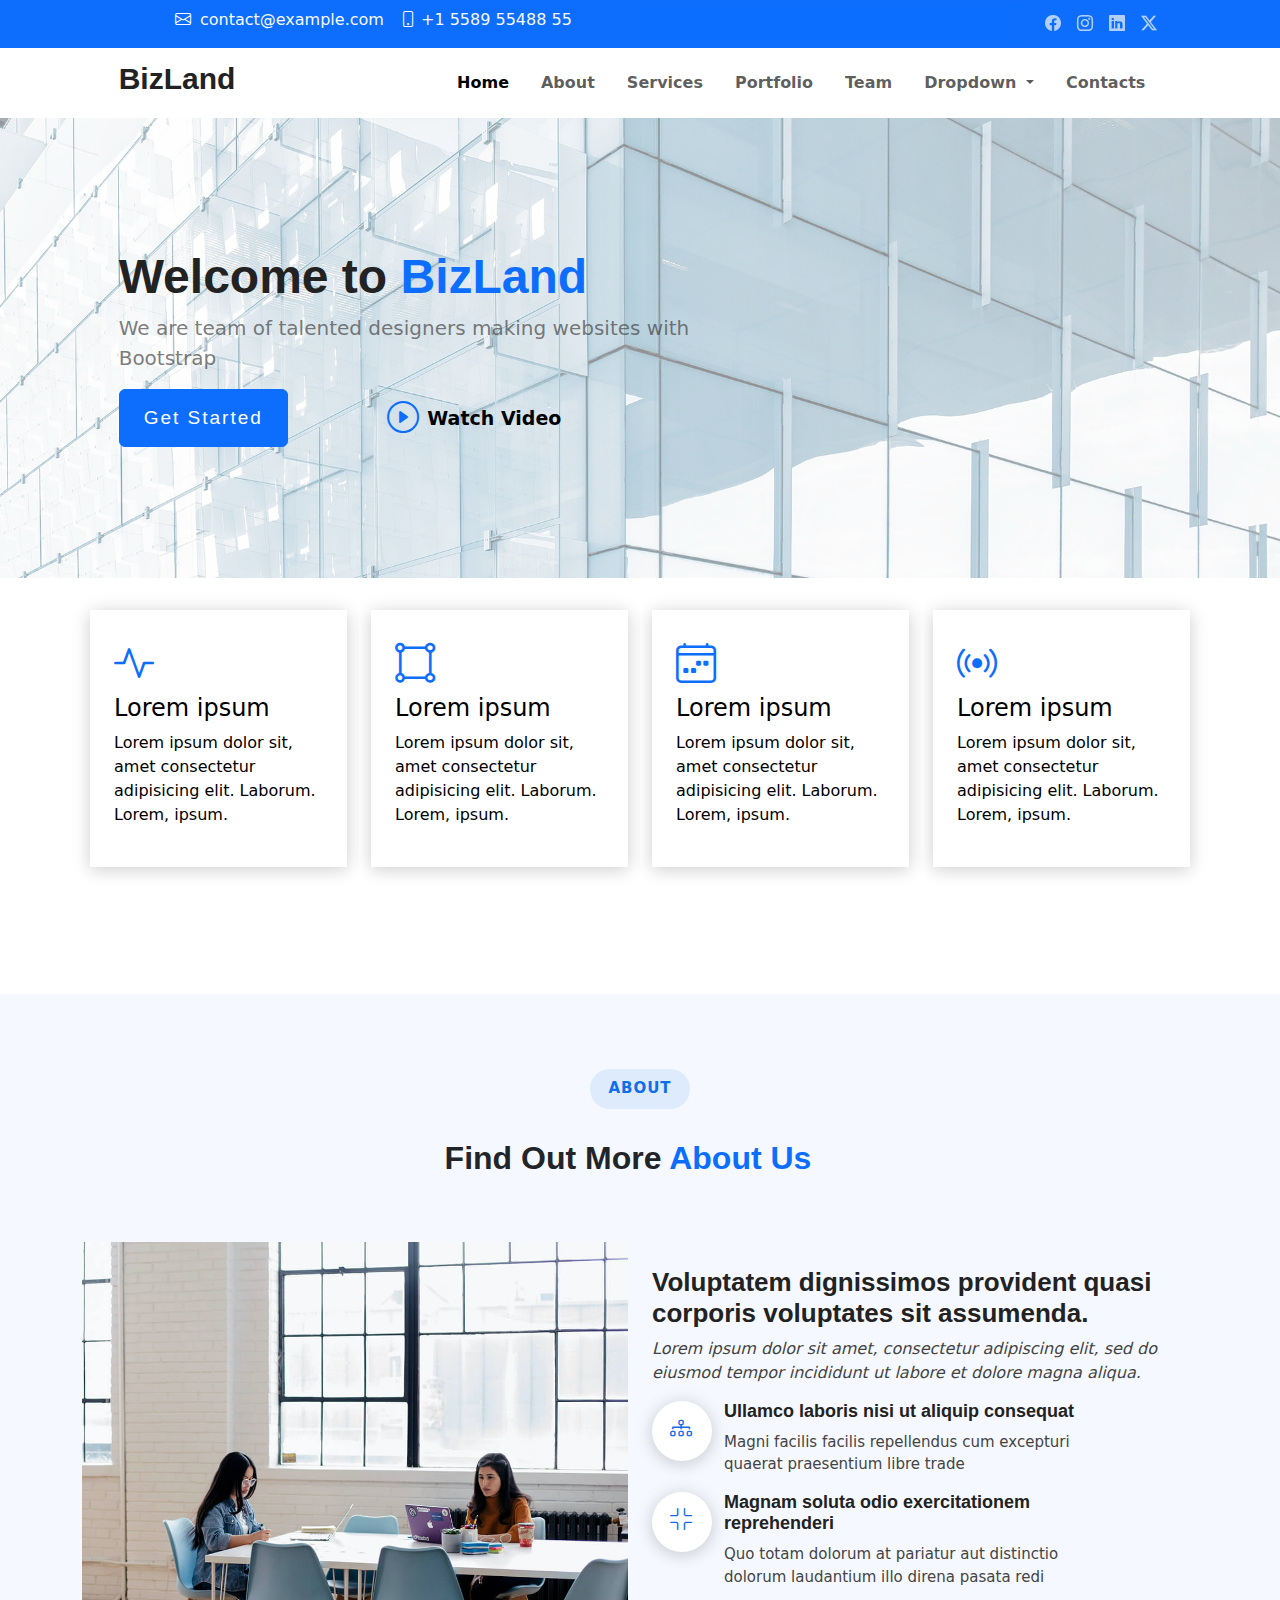
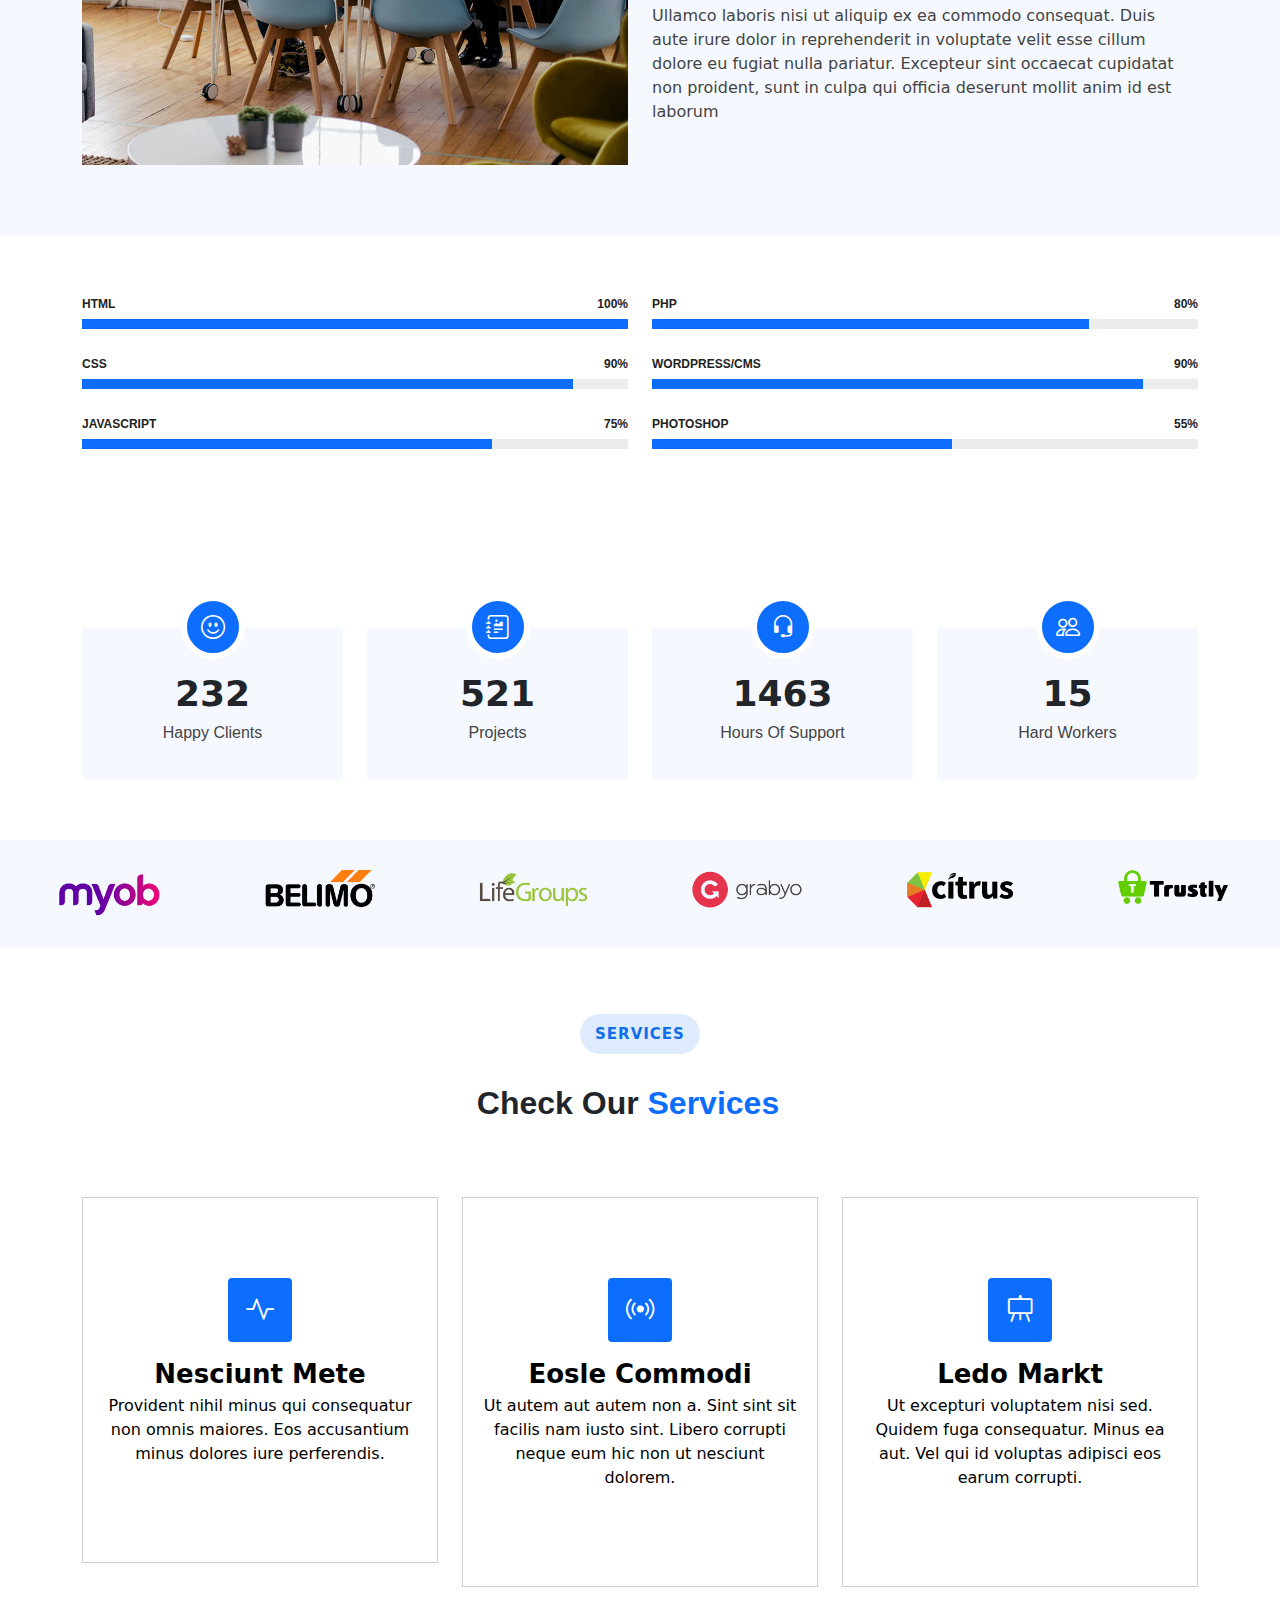
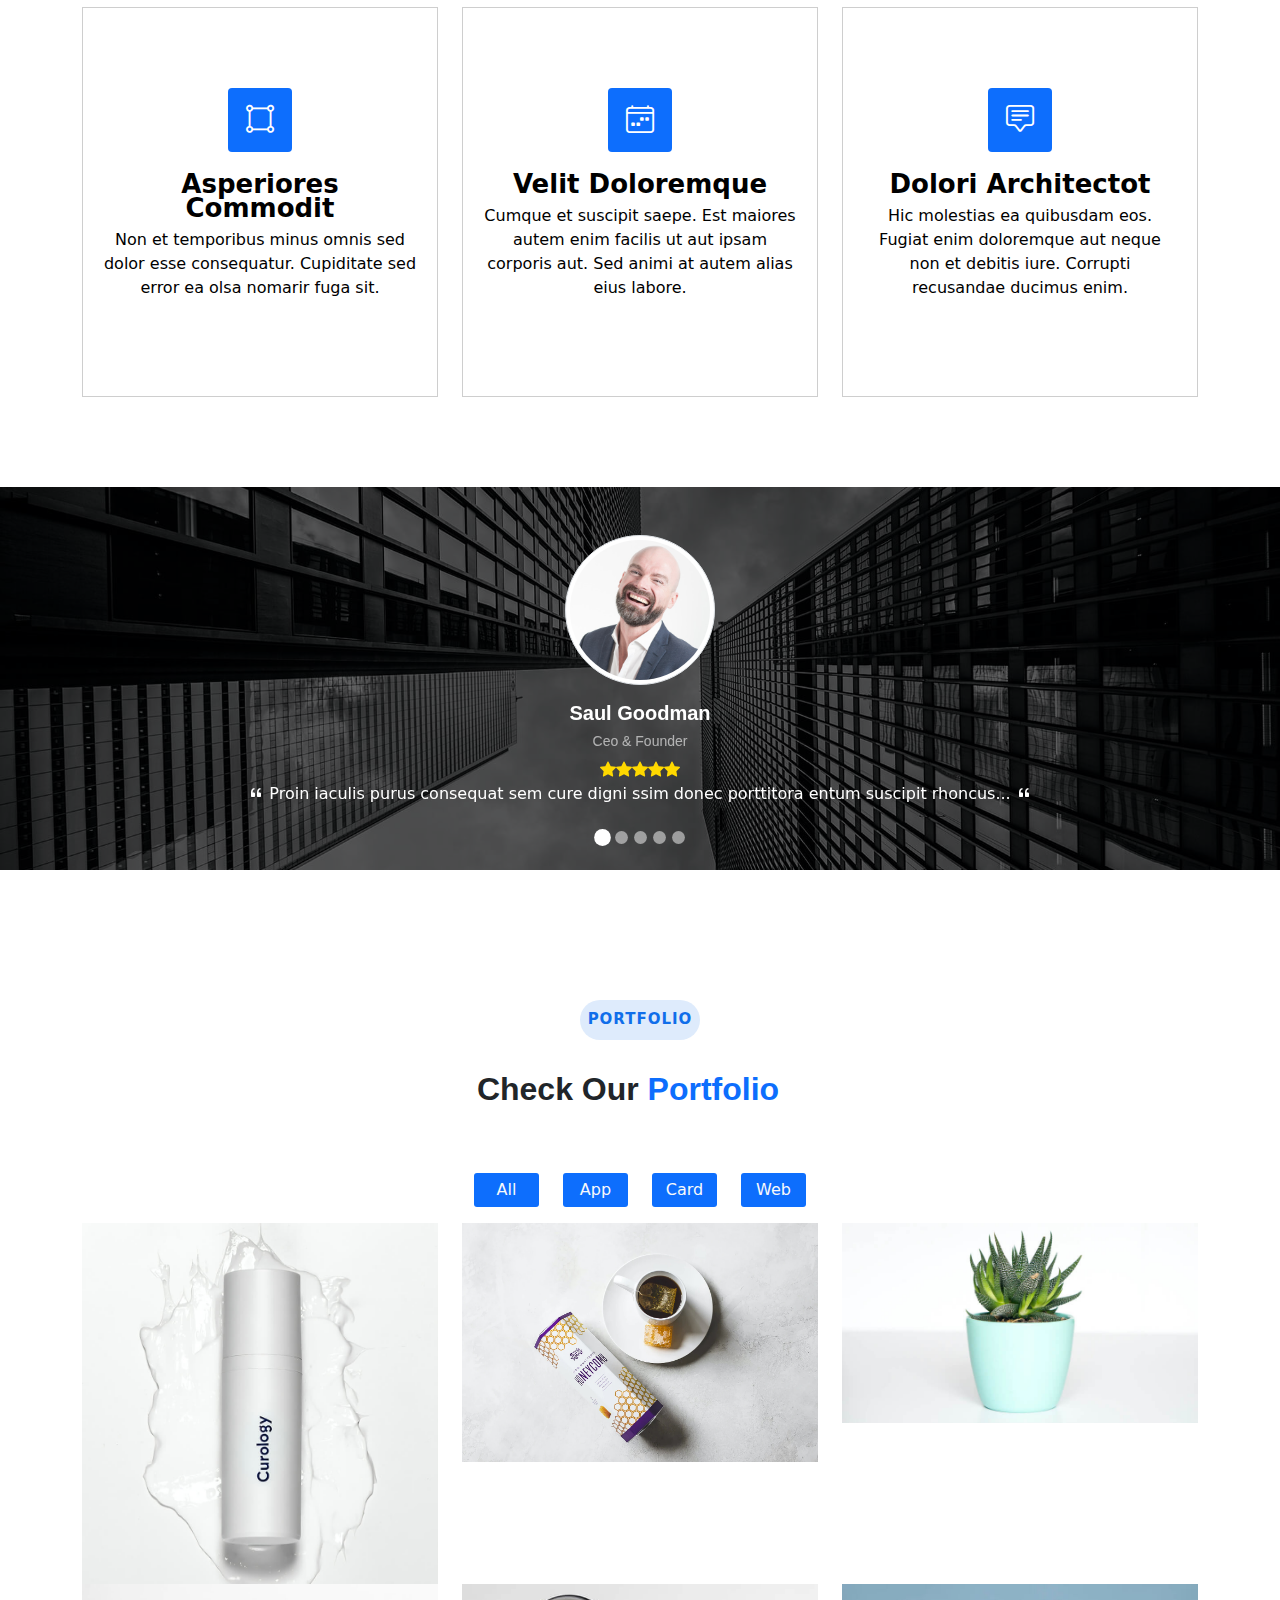
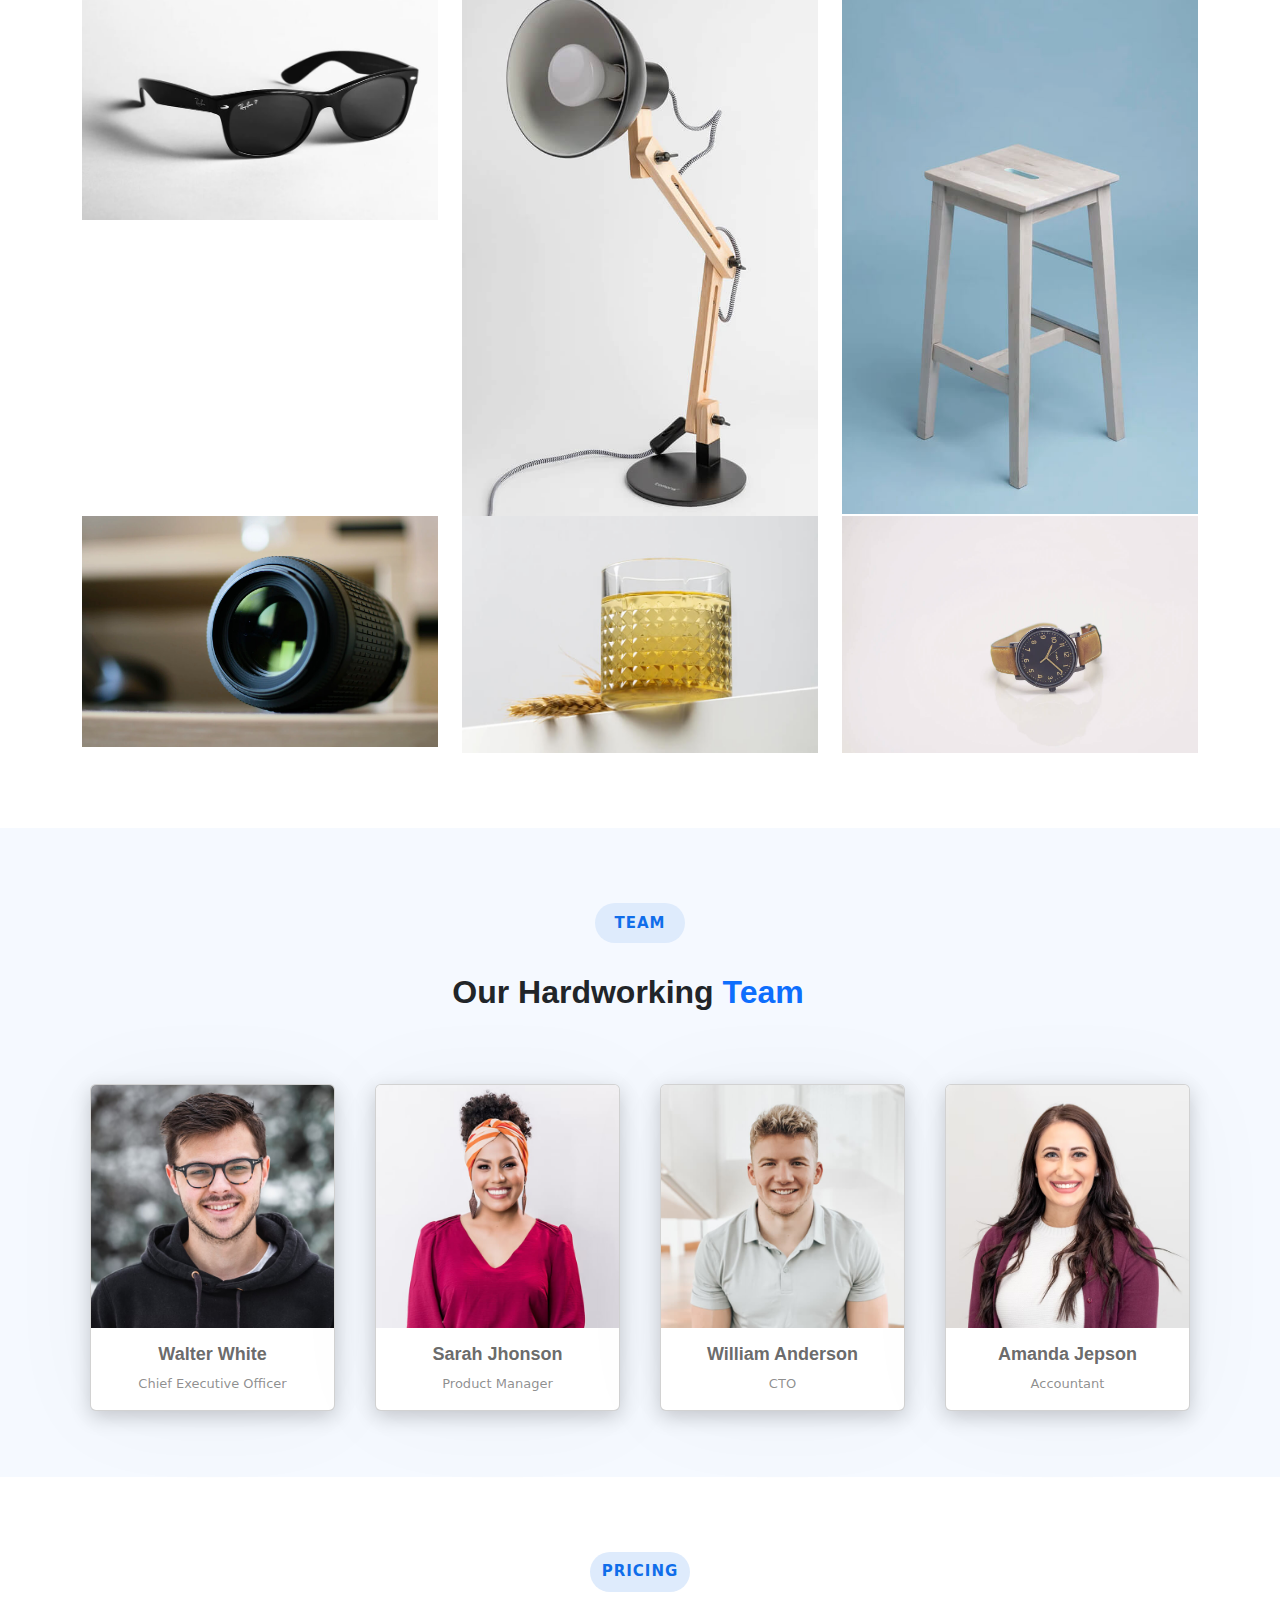
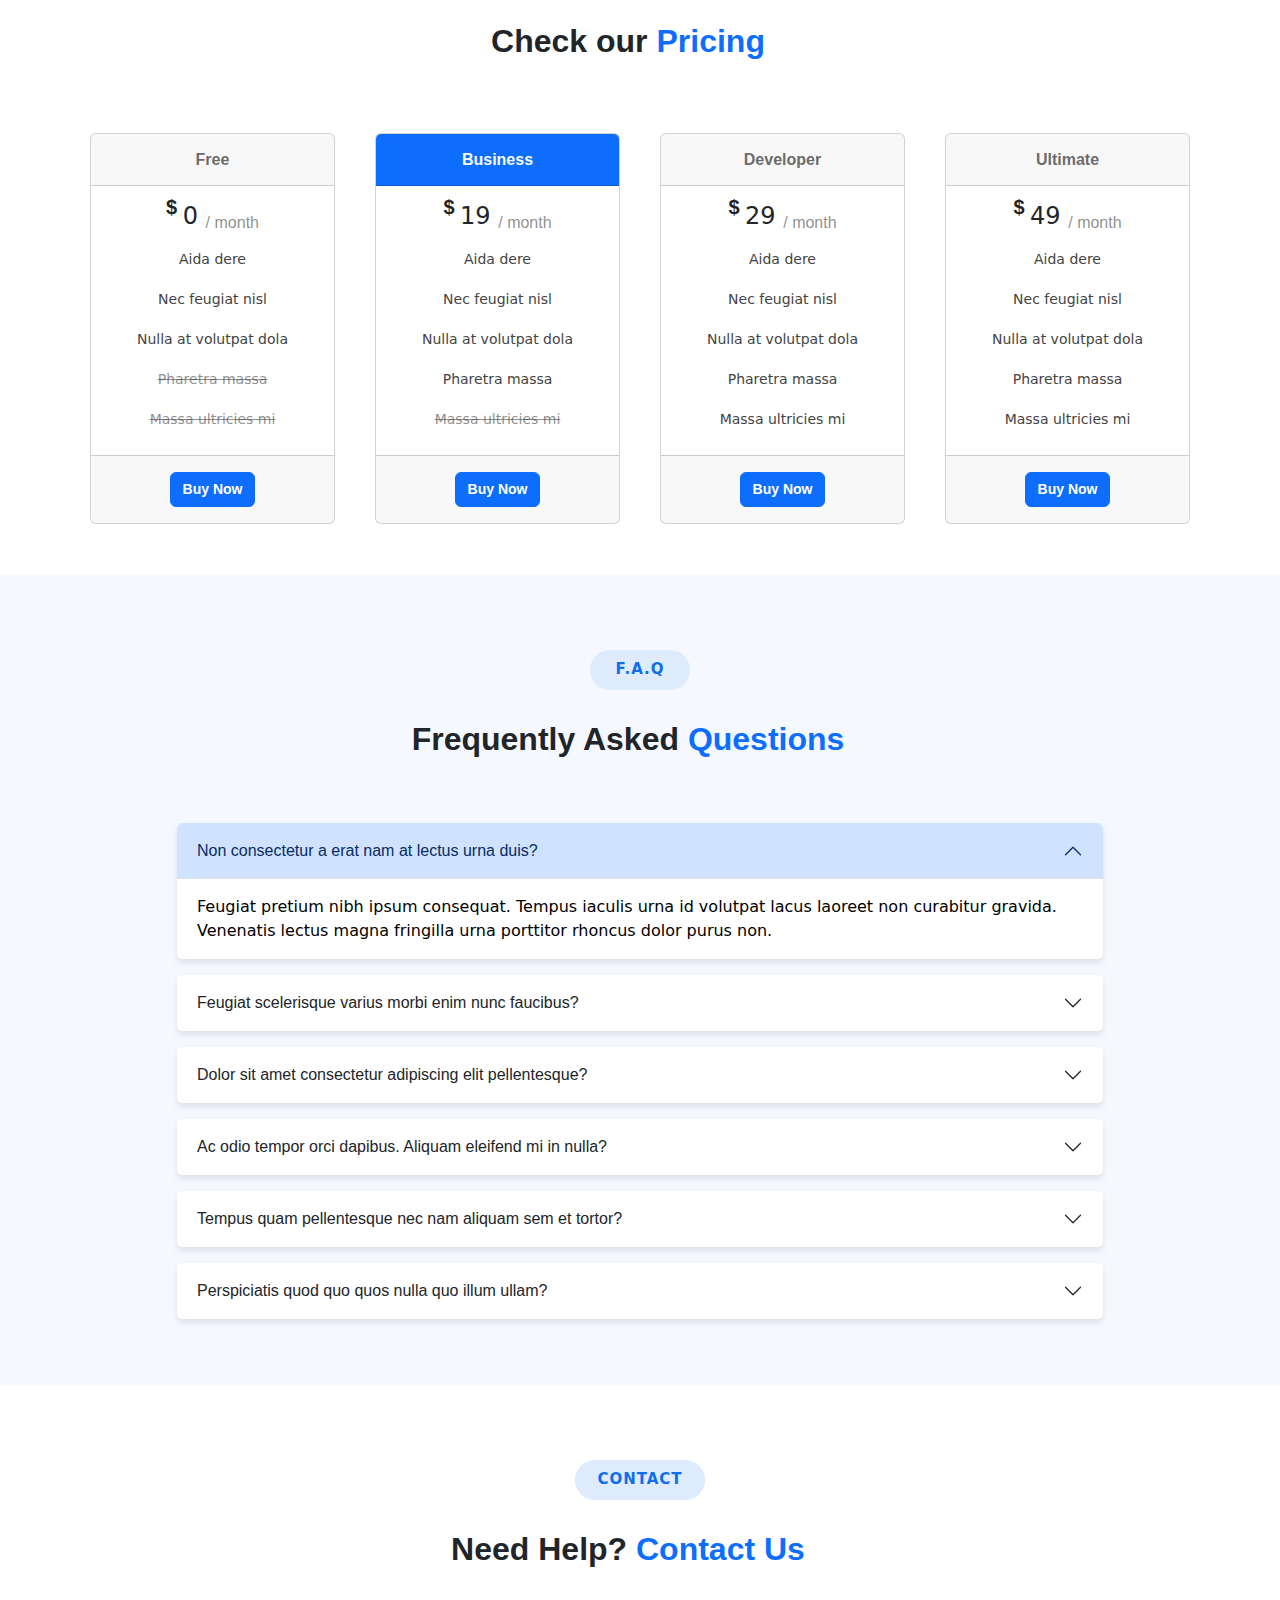
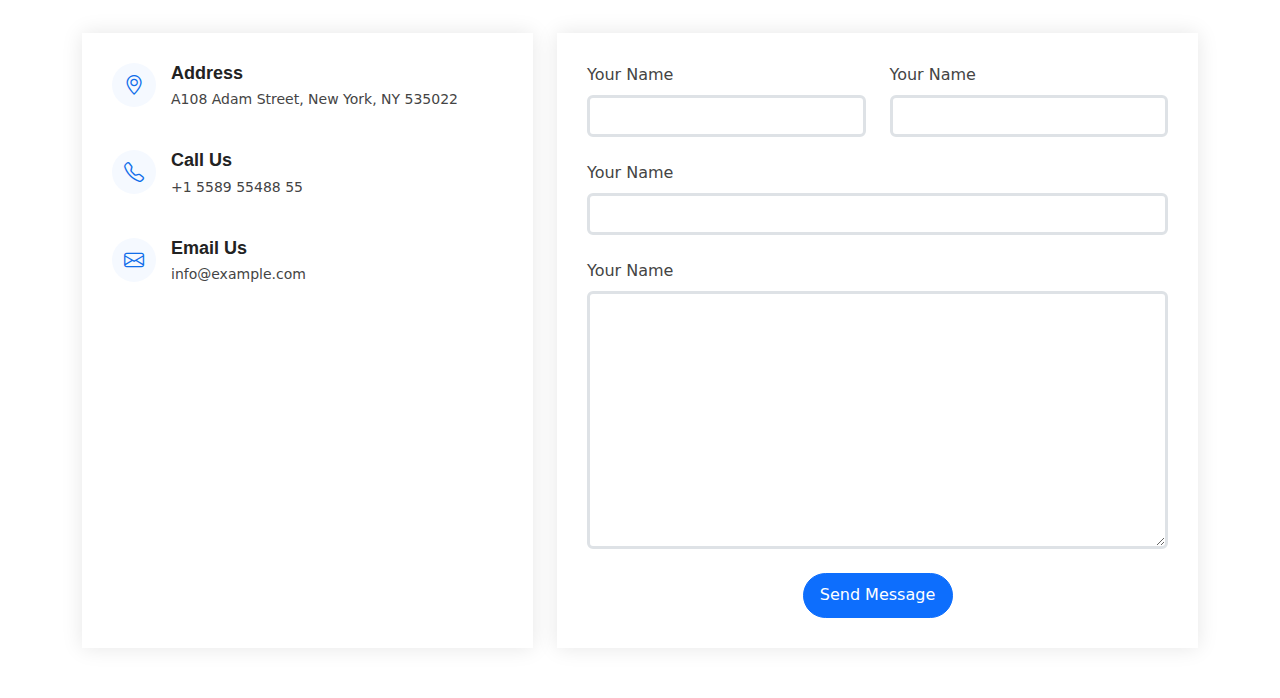
==== commit 575d17ef: "project" ====
--- a/index.html
+++ b/index.html
@@ -139,7 +139,6 @@
         }
 
 
-
         .about .about-column h2 {
             margin: 0px;
             /* -----font----- */
@@ -601,7 +600,9 @@
             padding: 5px 5px;
 
         }
-
+        .portfolio-img{
+            columns: 4;
+        }
         .portfolio-img img {
             width: 100%;
         }
@@ -782,6 +783,229 @@
             font-size: 14px;
             font-weight: 600;
             line-height: 21px;
+            color: rgb(255, 255, 255);
+        }
+
+        .accordion-item {
+            border-radius: 5px;
+            /* Adjust as needed */
+            overflow: hidden;
+            /* Ensures rounded corners for child elements */
+            box-shadow: 0px 4px 6px rgba(0, 0, 0, 0.1);
+            /* Faint shadow */
+            border: none;
+        }
+
+        .accordion-button {
+            border-radius: 0;
+            /* Removes default rounded corners on the button */
+        }
+
+        .accordion-button:not(.collapsed) {
+            border-radius: 0;
+            /* Consistent appearance when expanded */
+        }
+
+        .faq-cont2 {
+            padding-bottom: 50px;
+        }
+
+        /* ss  */
+        .faq-heading {
+            margin-left: auto;
+            margin-right: auto;
+            min-width: 100px;
+            max-width: 100px;
+            min-height: 40px;
+            max-height: 40px;
+            border-radius: 50px;
+            background-color: #DEEBFC;
+            margin-top: 75px;
+            margin-bottom: 25px;
+        }
+
+        /* ss  */
+        .faq-heading h2 {
+            margin: 0px;
+            /* -----font----- */
+            font-family: Roboto, system-ui, -apple-system, "Segoe UI", Roboto, "Helvetica Neue", Arial, "Noto Sans", "Liberation Sans", sans-serif, "Apple Color Emoji", "Segoe UI Emoji", "Segoe UI Symbol", "Noto Color Emoji";
+            font-size: 15px;
+            font-weight: 700;
+            line-height: 15.6px;
+            color: rgb(16, 110, 234);
+            letter-spacing: 1px;
+        }
+
+        /* ss  */
+        .faq-section .faq-subheading p {
+            font-family: Montserrat, sans-serif;
+            font-size: 32px;
+            font-weight: 700;
+            line-height: 48px;
+            margin-bottom: 60px;
+        }
+
+        /* ss  */
+        .faq-section {
+            background-color: #F5F9FF;
+        }
+
+        .accordion-header {
+            font-family: Montserrat, sans-serif;
+            font-size: 18px;
+            font-weight: 600;
+            line-height: 24px;
+            color: rgb(16, 109, 232);
+        }
+
+        .accordion-body {
+            font-family: Roboto, system-ui, -apple-system, "Segoe UI", Roboto, "Helvetica Neue", Arial, "Noto Sans", "Liberation Sans", sans-serif, "Apple Color Emoji", "Segoe UI Emoji", "Segoe UI Symbol", "Noto Color Emoji";
+            font-size: 16px;
+            font-weight: 400;
+            line-height: 24px;
+            color: rgb(0, 0, 0);
+        }
+
+        .contact-section {
+            margin-bottom: 50px;
+        }
+
+        /* ss  */
+        .contact-heading {
+            margin-left: auto;
+            margin-right: auto;
+            min-width: 130px;
+            max-width: 130px;
+            min-height: 40px;
+            max-height: 40px;
+            border-radius: 50px;
+            background-color: #DEEBFC;
+            margin-top: 0px;
+            margin-bottom: 25px;
+        }
+
+        /* ss  */
+        .contact-heading h2 {
+            margin: 0px;
+            /* -----font----- */
+            font-family: Roboto, system-ui, -apple-system, "Segoe UI", Roboto, "Helvetica Neue", Arial, "Noto Sans", "Liberation Sans", sans-serif, "Apple Color Emoji", "Segoe UI Emoji", "Segoe UI Symbol", "Noto Color Emoji";
+            font-size: 15px;
+            font-weight: 700;
+            line-height: 15.6px;
+            color: rgb(16, 110, 234);
+            letter-spacing: 1px;
+        }
+
+        /* ss  */
+        .contact-subheading p {
+            font-family: Montserrat, sans-serif;
+            font-size: 32px;
+            font-weight: 700;
+            line-height: 48px;
+            margin-bottom: 60px;
+        }
+
+        /* ss  */
+        .contact {
+            margin-top: 75px;
+        }
+
+        .info-wrap {
+            box-shadow: 0px 0px 20px rgba(0, 0, 0, 0.1);
+            padding: 30px;
+            min-height: 615px;
+
+        }
+
+        .contact-section .info-item i {
+            font-size: 20px;
+            color: #106EEA;
+            background-color: #F5F9FF;
+            width: 44px;
+            height: 44px;
+            display: flex;
+            justify-content: center;
+            align-items: center;
+            border-radius: 50px;
+            transition: all 0.3s ease-in-out;
+            margin-right: 15px;
+        }
+
+        .contact-section .info-item h3 {
+            padding: 0;
+            font-size: 18px;
+            font-weight: 700;
+            margin-bottom: 5px;
+            /* font  */
+            font-family: Montserrat, sans-serif;
+            line-height: 21.6px;
+            color: rgb(34, 34, 34);
+
+        }
+
+        .contact-section .info-item p {
+            padding: 0;
+            margin-bottom: 0;
+            font-size: 14px;
+            /* font  */
+            font-family: Roboto, system-ui, -apple-system, "Segoe UI", Roboto, "Helvetica Neue", Arial, "Noto Sans", "Liberation Sans", sans-serif, "Apple Color Emoji", "Segoe UI Emoji", "Segoe UI Symbol", "Noto Color Emoji";
+            font-weight: 400;
+            line-height: 21px;
+            color: rgb(68, 68, 68);
+        }
+
+        .contact-section .info-item {
+            margin-bottom: 40px;
+        }
+
+        .contact-section .form-wrap {
+
+            padding: 30px;
+        }
+
+        .contact-section .form-items {
+            margin-top: 24px;
+            padding: 0px 12px;
+            /* font Details  */
+            font-family: Roboto, system-ui, -apple-system, "Segoe UI", Roboto, "Helvetica Neue", Arial, "Noto Sans", "Liberation Sans", sans-serif, "Apple Color Emoji", "Segoe UI Emoji", "Segoe UI Symbol", "Noto Color Emoji";
+            font-size: 16px;
+            font-weight: 400;
+            line-height: 24px;
+            color: rgb(68, 68, 68);
+        }
+
+        .form-items label {
+            display: inline-block;
+        }
+
+        .form-items .pb-2 {
+            padding-bottom: .5rem !important;
+        }
+
+        .form-control {
+            display: block;
+            width: 100%;
+            font-weight: 400;
+            line-height: 1.5;
+            border: solid #dee2e6;
+        }
+
+        textarea .form-control {
+            resize: vertical;
+            min-height: calc(1.5em + .75rem + calc(var(--bs-border-width)* 2));
+        }
+
+        .info-wrap .btn {
+            border-radius: 200px;
+            width: 150px;
+            height: 45px;
+        }
+
+        .info-wrap button {
+            font-family: Roboto, system-ui, -apple-system, "Segoe UI", Roboto, "Helvetica Neue", Arial, "Noto Sans", "Liberation Sans", sans-serif, "Apple Color Emoji", "Segoe UI Emoji", "Segoe UI Symbol", "Noto Color Emoji";
+            font-size: 16px;
+            font-weight: 400;
+            line-height: 24px;
             color: rgb(255, 255, 255);
         }
     </style>
@@ -1805,6 +2029,239 @@
         </div>
     </div>
     <!-- ------------------Pricing Section end------------------ -->
+    <!-- ------------------FAQ Section Start------------------ -->
+    <div class="faq-section">
+        <div class="container">
+            <div class="row  faq text-center">
+                <div class=" faq-heading col-2   h-100 d-flex align-items-center justify-content-center">
+                    <h2 class="p-0 ">F.A.Q</h2>
+
+                </div>
+            </div>
+            <div class="row  w-100 faq-subheading d-flex justify-content-center">
+                <div class="col-lg-6 ">
+                    <p class="text-center">
+                        <span>
+                            Frequently Asked
+                        </span>
+                        <span class="description-title text-primary">
+                            Questions
+                        </span>
+                    </p>
+                </div>
+            </div>
+
+        </div>
+        <div class="container  faq-cont2  ">
+            <div class="row justify-content-center">
+                <div class="col-lg-10">
+                    <div class="faq-container">
+                        <div class="accordion" id="faqAccordion">
+                            <div class="accordion-item mb-3">
+                                <h2 class="accordion-header" id="faqHeadingOne">
+                                    <button class="accordion-button" type="button" data-bs-toggle="collapse"
+                                        data-bs-target="#faqCollapseOne" aria-expanded="true"
+                                        aria-controls="faqCollapseOne">
+                                        Non consectetur a erat nam at lectus urna duis?
+                                    </button>
+                                </h2>
+                                <div id="faqCollapseOne" class="accordion-collapse collapse show"
+                                    aria-labelledby="faqHeadingOne" data-bs-parent="#faqAccordion">
+                                    <div class="accordion-body">
+                                        Feugiat pretium nibh ipsum consequat. Tempus iaculis urna id volutpat lacus
+                                        laoreet
+                                        non curabitur gravida. Venenatis lectus magna fringilla urna porttitor rhoncus
+                                        dolor
+                                        purus non.
+                                    </div>
+                                </div>
+                            </div>
+                            <div class="accordion-item mb-3">
+                                <h2 class="accordion-header" id="faqHeadingTwo">
+                                    <button class="accordion-button collapsed" type="button" data-bs-toggle="collapse"
+                                        data-bs-target="#faqCollapseTwo" aria-expanded="false"
+                                        aria-controls="faqCollapseTwo">
+                                        Feugiat scelerisque varius morbi enim nunc faucibus?
+                                    </button>
+                                </h2>
+                                <div id="faqCollapseTwo" class="accordion-collapse collapse"
+                                    aria-labelledby="faqHeadingTwo" data-bs-parent="#faqAccordion">
+                                    <div class="accordion-body">
+                                        Dolor sit amet consectetur adipiscing elit pellentesque habitant morbi. Id
+                                        interdum
+                                        velit laoreet id donec ultrices. Fringilla phasellus faucibus scelerisque
+                                        eleifend
+                                        donec pretium. Est pellentesque elit ullamcorper dignissim. Mauris ultrices eros
+                                        in
+                                        cursus turpis massa tincidunt dui.
+                                    </div>
+                                </div>
+                            </div>
+                            <div class="accordion-item mb-3">
+                                <h2 class="accordion-header" id="faqHeadingThree">
+                                    <button class="accordion-button collapsed" type="button" data-bs-toggle="collapse"
+                                        data-bs-target="#faqCollapseThree" aria-expanded="false"
+                                        aria-controls="faqCollapseThree">
+                                        Dolor sit amet consectetur adipiscing elit pellentesque?
+                                    </button>
+                                </h2>
+                                <div id="faqCollapseThree" class="accordion-collapse collapse"
+                                    aria-labelledby="faqHeadingThree" data-bs-parent="#faqAccordion">
+                                    <div class="accordion-body">
+                                        Eleifend mi in nulla posuere sollicitudin aliquam ultrices sagittis orci.
+                                        Faucibus
+                                        pulvinar elementum integer enim. Sem nulla pharetra diam sit amet nisl suscipit.
+                                        Rutrum tellus pellentesque eu tincidunt. Lectus urna duis convallis convallis
+                                        tellus. Urna molestie at elementum eu facilisis sed odio morbi quis.
+                                    </div>
+                                </div>
+                            </div>
+                            <div class="accordion-item mb-3">
+                                <h2 class="accordion-header" id="faqHeadingFour">
+                                    <button class="accordion-button collapsed" type="button" data-bs-toggle="collapse"
+                                        data-bs-target="#faqCollapseFour" aria-expanded="false"
+                                        aria-controls="faqCollapseFour">
+                                        Ac odio tempor orci dapibus. Aliquam eleifend mi in nulla?
+                                    </button>
+                                </h2>
+                                <div id="faqCollapseFour" class="accordion-collapse collapse"
+                                    aria-labelledby="faqHeadingFour" data-bs-parent="#faqAccordion">
+                                    <div class="accordion-body">
+                                        Dolor sit amet consectetur adipiscing elit pellentesque habitant morbi. Id
+                                        interdum
+                                        velit laoreet id donec ultrices. Fringilla phasellus faucibus scelerisque
+                                        eleifend
+                                        donec pretium. Est pellentesque elit ullamcorper dignissim. Mauris ultrices eros
+                                        in
+                                        cursus turpis massa tincidunt dui.
+                                    </div>
+                                </div>
+                            </div>
+                            <div class="accordion-item mb-3">
+                                <h2 class="accordion-header" id="faqHeadingFive">
+                                    <button class="accordion-button collapsed" type="button" data-bs-toggle="collapse"
+                                        data-bs-target="#faqCollapseFive" aria-expanded="false"
+                                        aria-controls="faqCollapseFive">
+                                        Tempus quam pellentesque nec nam aliquam sem et tortor?
+                                    </button>
+                                </h2>
+                                <div id="faqCollapseFive" class="accordion-collapse collapse"
+                                    aria-labelledby="faqHeadingFive" data-bs-parent="#faqAccordion">
+                                    <div class="accordion-body">
+                                        Molestie a iaculis at erat pellentesque adipiscing commodo. Dignissim
+                                        suspendisse in
+                                        est ante in. Nunc vel risus commodo viverra maecenas accumsan. Sit amet nisl
+                                        suscipit adipiscing bibendum est. Purus gravida quis blandit turpis cursus in.
+                                    </div>
+                                </div>
+                            </div>
+                            <div class="accordion-item mb-3">
+                                <h2 class="accordion-header" id="faqHeadingSix">
+                                    <button class="accordion-button collapsed" type="button" data-bs-toggle="collapse"
+                                        data-bs-target="#faqCollapseSix" aria-expanded="false"
+                                        aria-controls="faqCollapseSix">
+                                        Perspiciatis quod quo quos nulla quo illum ullam?
+                                    </button>
+                                </h2>
+                                <div id="faqCollapseSix" class="accordion-collapse collapse"
+                                    aria-labelledby="faqHeadingSix" data-bs-parent="#faqAccordion">
+                                    <div class="accordion-body">
+                                        Enim ea facilis quaerat voluptas quidem et dolorem. Quis et consequatur non sed
+                                        in
+                                        suscipit sequi. Distinctio ipsam dolore et.
+                                    </div>
+                                </div>
+                            </div>
+                        </div>
+                    </div>
+                </div><!-- End Faq Column -->
+            </div>
+        </div>
+    </div>
+    <!-- ------------------FAQ Section end------------------ -->
+    <!-- ------------------Contact Section Start------------------ -->
+    <div class="contact-section">
+        <div class="container">
+            <div class="row  contact text-center">
+                <div class=" contact-heading col-2   h-100 d-flex align-items-center justify-content-center">
+                    <h2 class="p-0 ">CONTACT</h2>
+
+                </div>
+            </div>
+            <div class="row contact-subheading w-100 d-flex justify-content-center">
+                <div class="col-lg-6 ">
+                    <p class="text-center">
+                        <span>
+                            Need Help?
+                        </span>
+                        <span class="description-title text-primary">
+                            Contact Us
+                        </span>
+                    </p>
+                </div>
+            </div>
+            <div class="row">
+                <div class="col-md-5">
+                    <div class="info-wrap">
+                        <div class="info-item d-flex">
+                            <i class="bi bi-geo-alt flex-shrink-0"></i>
+                            <div>
+                                <h3>Address</h3>
+                                <p>A108 Adam Street, New York, NY 535022</p>
+                            </div>
+                        </div>
+                        <div class="info-item d-flex">
+                            <i class="bi bi-telephone flex-shrink-0"></i>
+                            <div>
+                                <h3>Call Us</h3>
+                                <p>+1 5589 55488 55</p>
+                            </div>
+                        </div>
+                        <div class="info-item d-flex">
+                            <i class="bi bi-envelope flex-shrink-0"></i>
+                            <div>
+                                <h3>Email Us</h3>
+                                <p>info@example.com</p>
+                            </div>
+                        </div>
+                        <iframe
+                            src="https://www.google.com/maps/embed?pb=!1m14!1m8!1m3!1d48389.78314118045!2d-74.006138!3d40.710059!3m2!1i1024!2i768!4f13.1!3m3!1m2!1s0x89c25a22a3bda30d%3A0xb89d1fe6bc499443!2sDowntown%20Conference%20Center!5e0!3m2!1sen!2sus!4v1676961268712!5m2!1sen!2sus"
+                            frameborder="0" style="border:0; width: 100%; height: 270px;" allowfullscreen=""
+                            loading="lazy" referrerpolicy="no-referrer-when-downgrade">
+                        </iframe>
+                    </div>
+                </div>
+                <div class="col-md-7">
+                    <div class="form-wrap info-wrap">
+                        <div class="row gy-4">
+                            <div class="col-md-6 form-items">
+                                <label for="" class="pb-2">Your Name</label>
+                                <input type="text" class="form-control">
+                            </div>
+                            <div class="col-md-6 form-items">
+                                <label for="" class="pb-2">Your Name</label>
+                                <input type="text" class="form-control">
+                            </div>
+                            <div class="col-md-12 form-items">
+                                <label for="" class="pb-2">Your Name</label>
+                                <input type="text" class="form-control">
+                            </div>
+                            <div class="col-md-12 form-items">
+                                <label for="message-field" class="pb-2">Your Name</label>
+                                <textarea cols="10" rows="10" class="form-control"></textarea>
+                            </div>
+                            <div class="col-md-12 text-center">
+                                <button type="submit" class="btn btn-primary">Send Message</button>
+                            </div>
+                        </div>
+                    </div>
+                </div>
+            </div>
+        </div>
+    </div>
+    <!-- ------------------Contact Section end------------------ -->
+
+
 
 
 
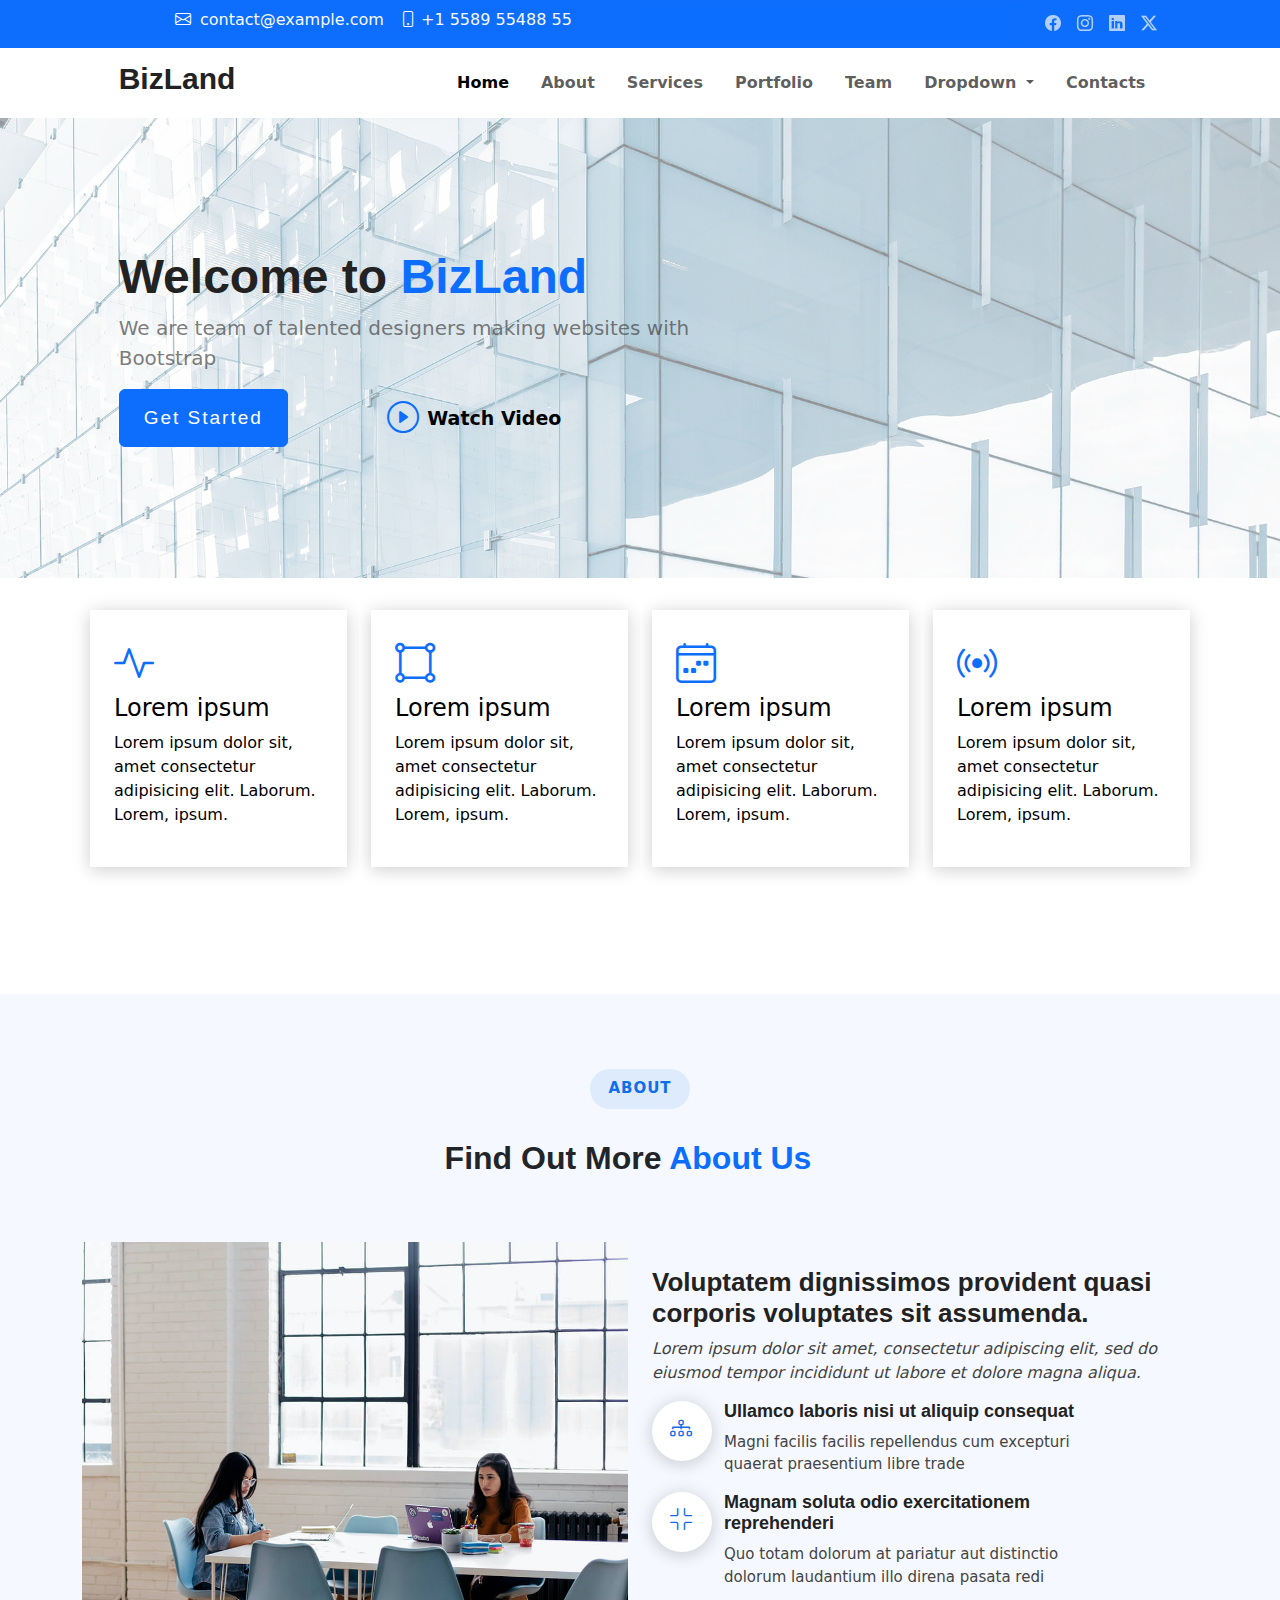
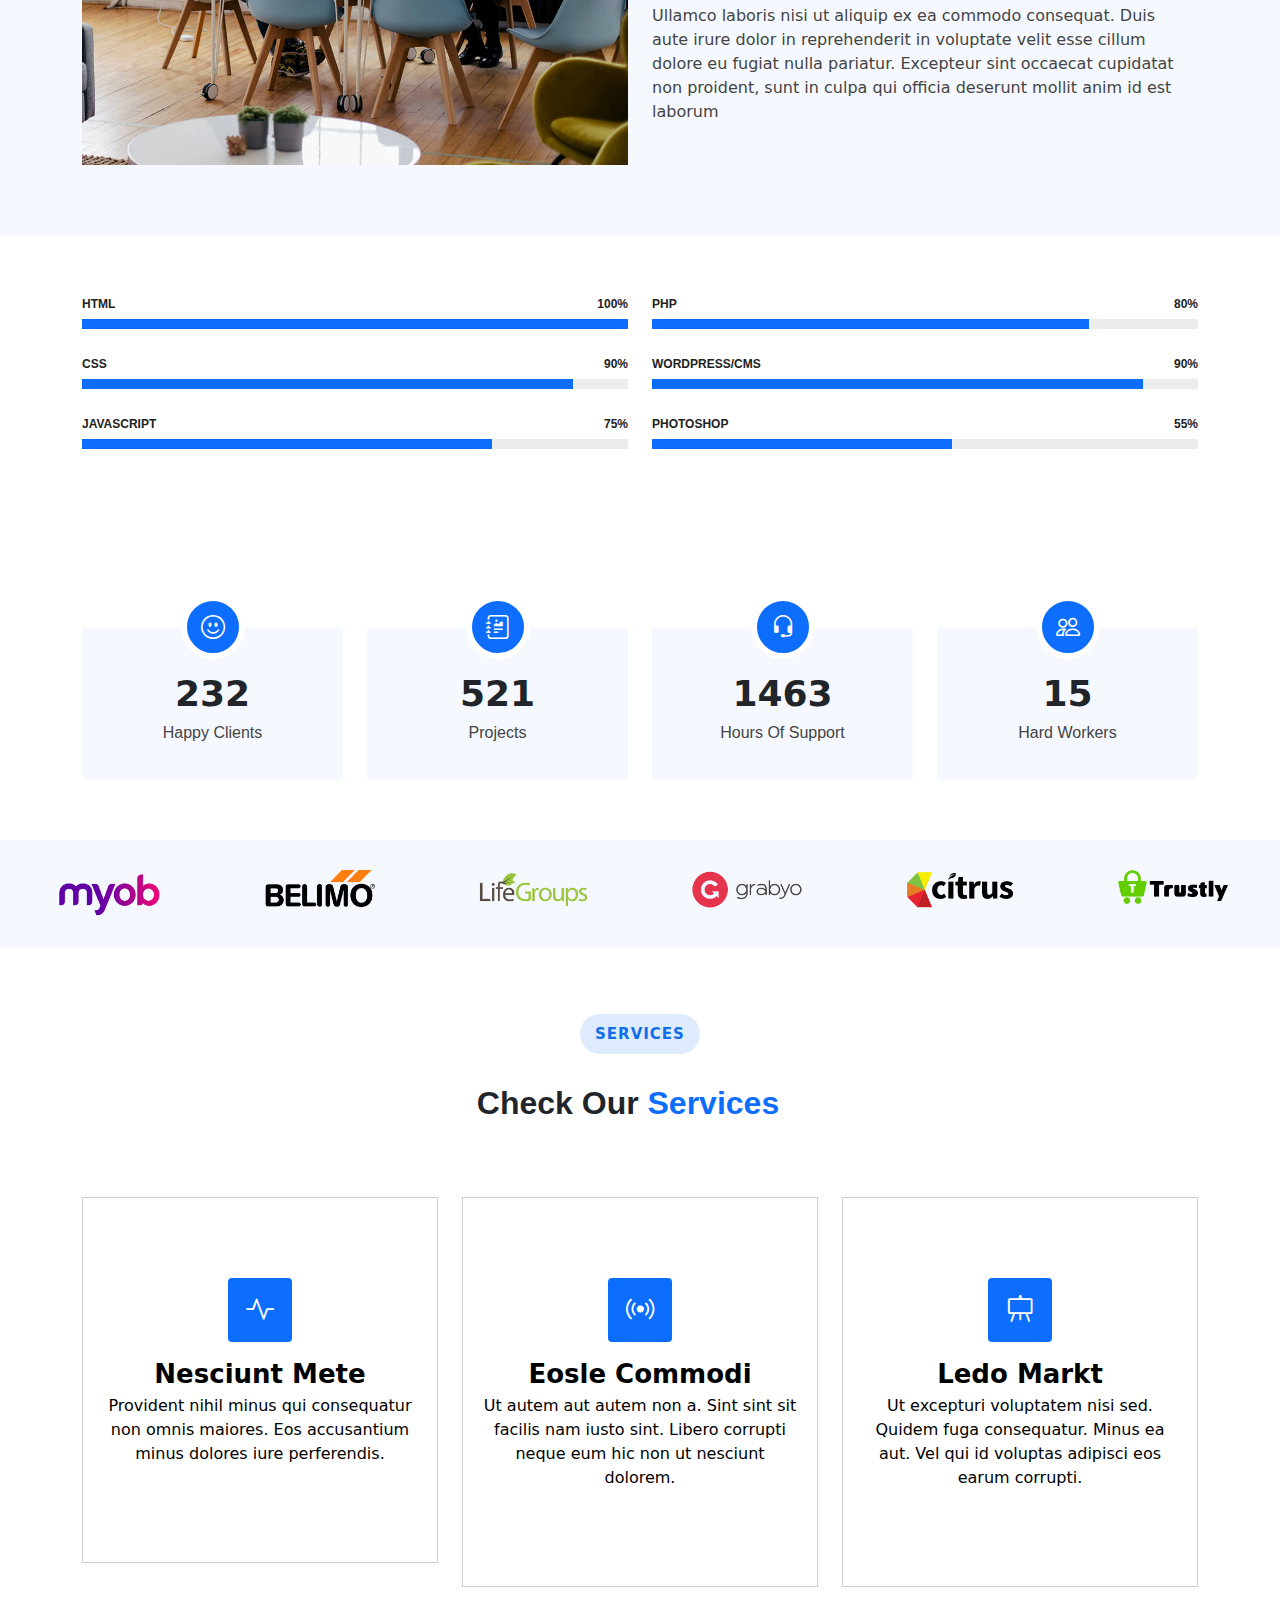
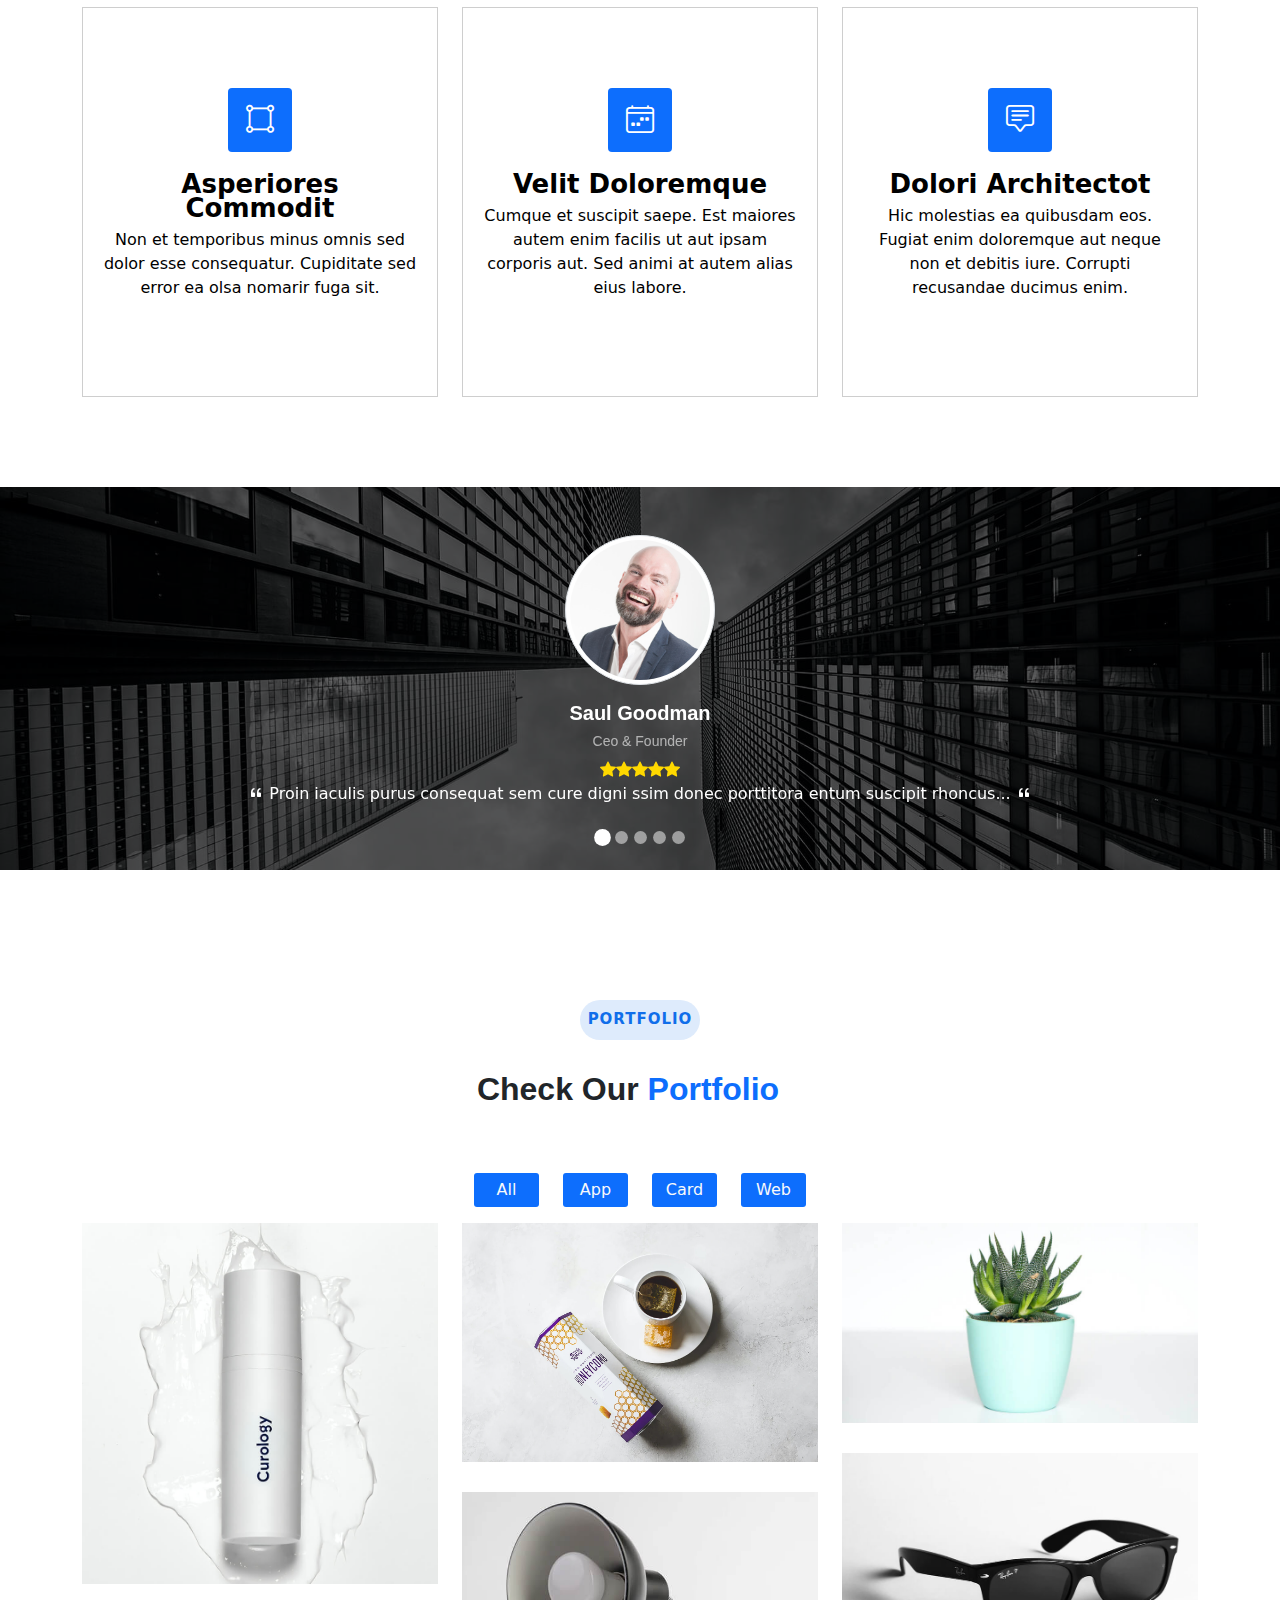
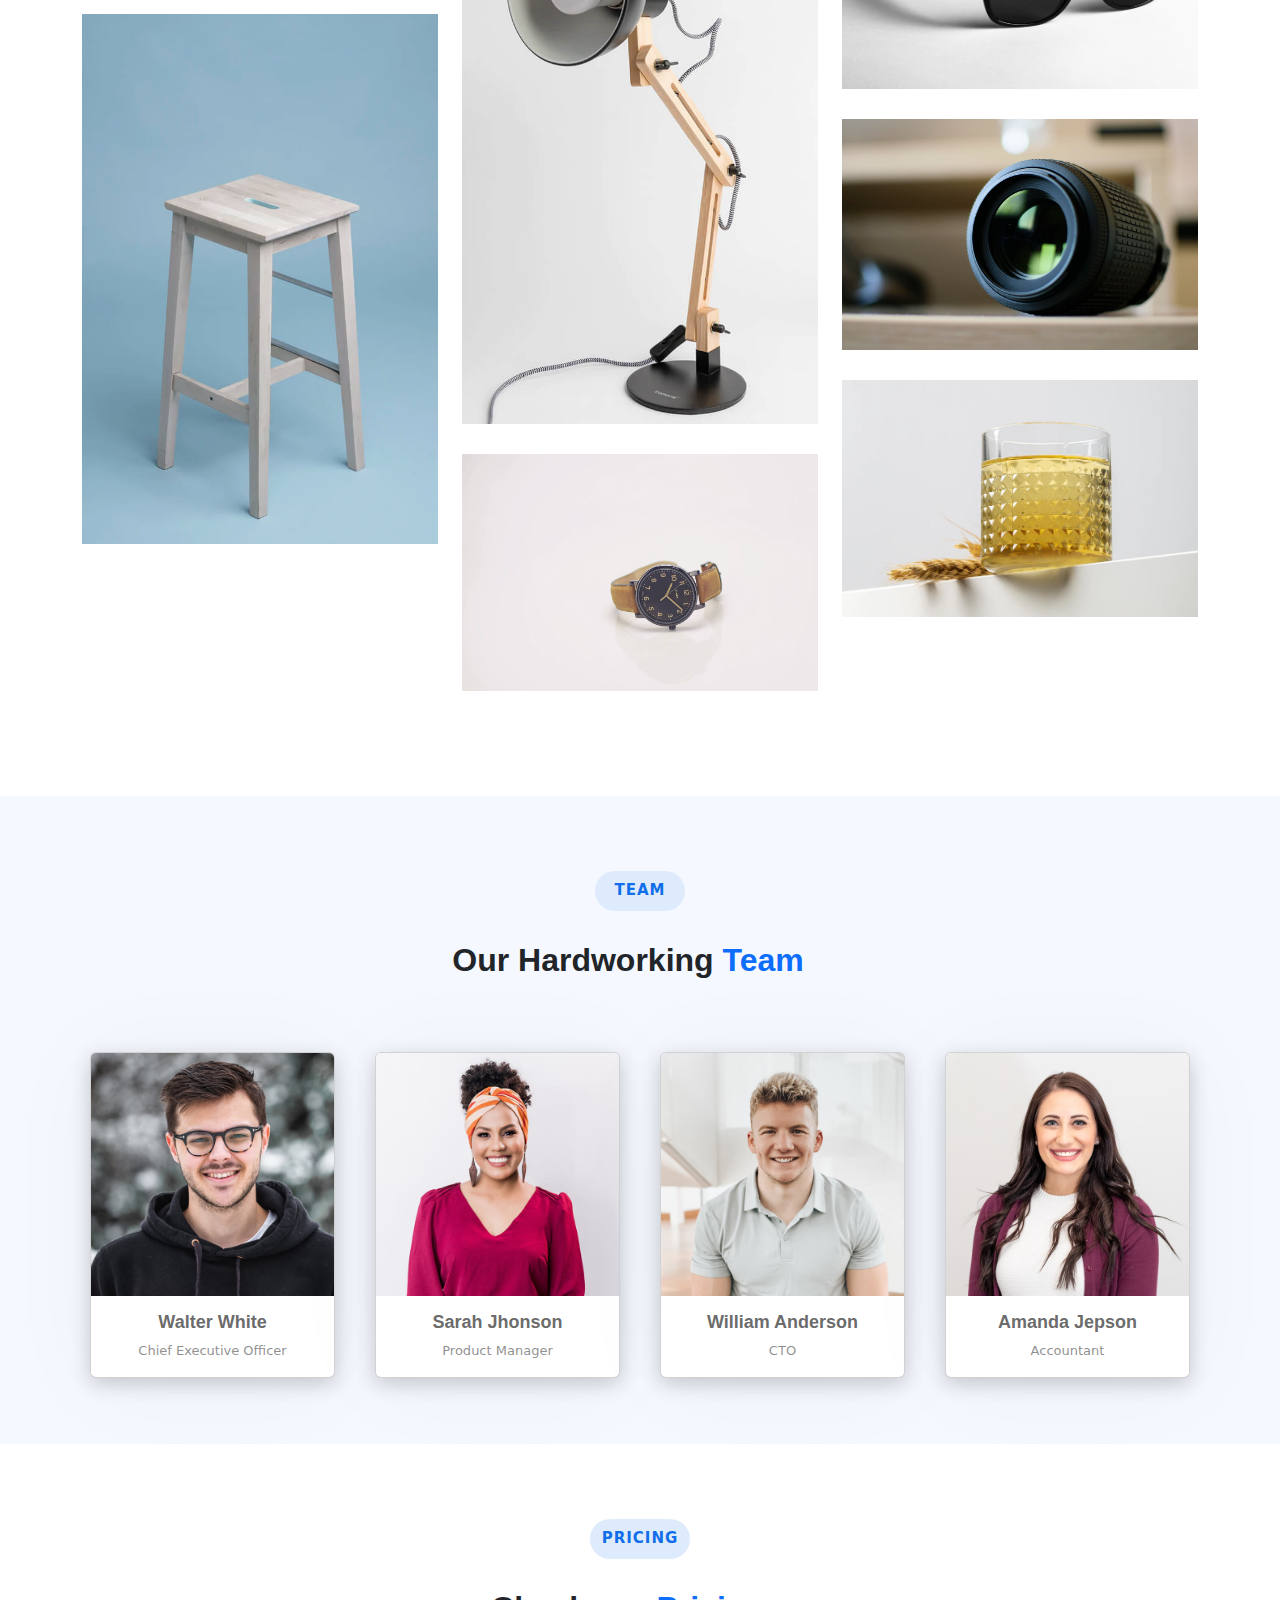
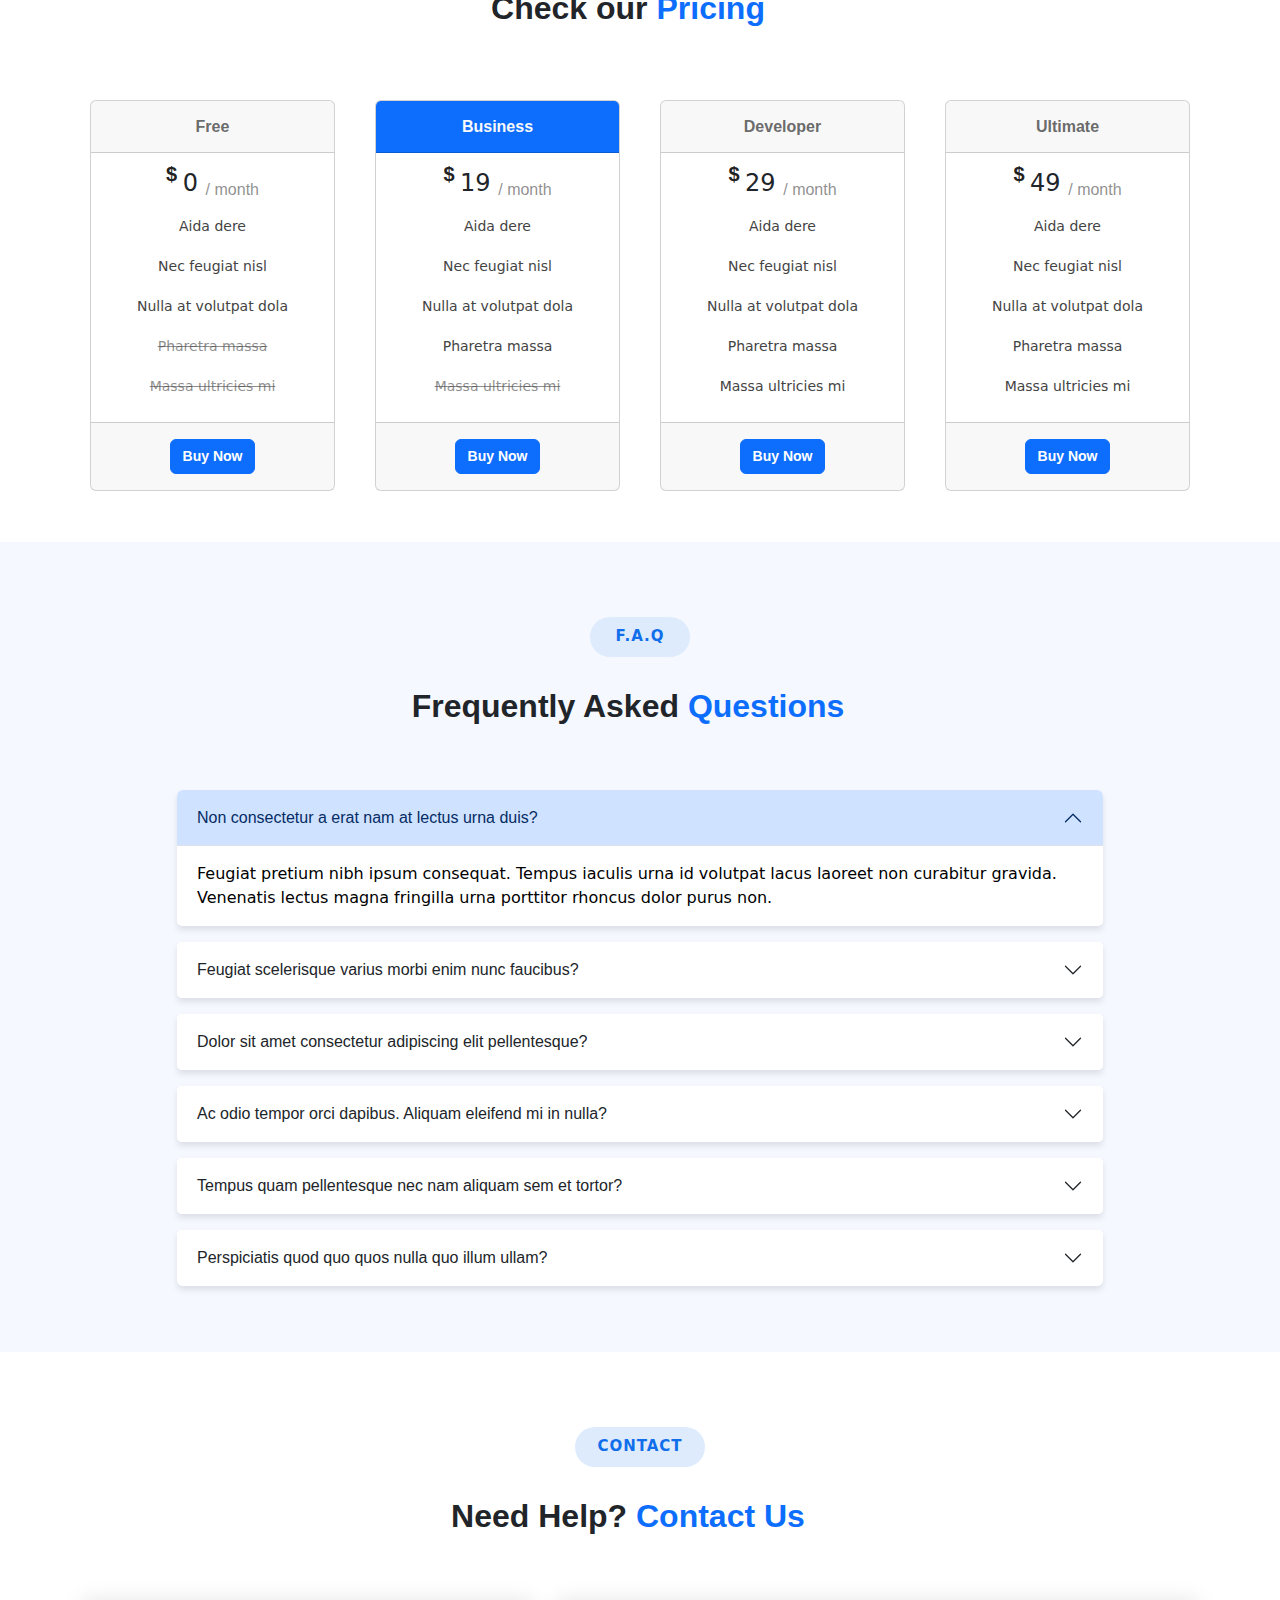
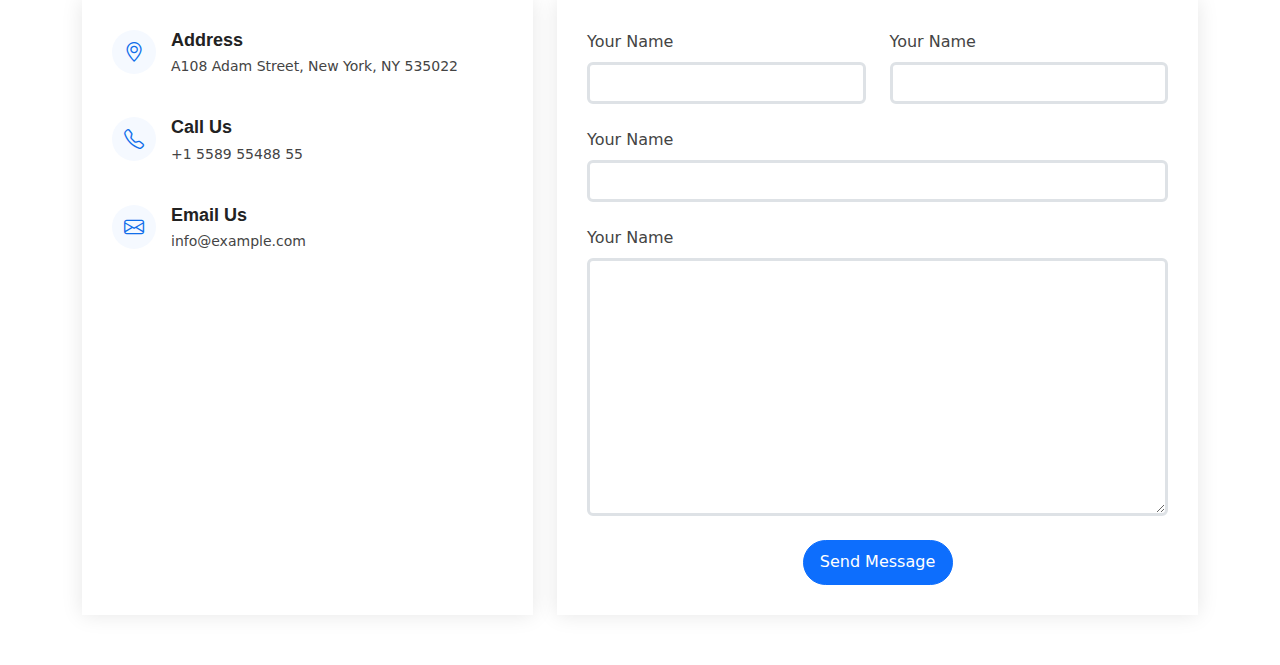
==== commit e5efe694: "project" ====
--- a/index.html
+++ b/index.html
@@ -610,8 +610,11 @@
         .portfolio-img .portfolio-item {
             position: relative;
             overflow: hidden;
-        }
-
+            
+        }
+        .portfolio-img .portfolio-item img{
+            margin-bottom: 30px;
+        }
         /* ----------------------------------- */
 
         .team-section .team-heading {
@@ -1767,31 +1770,20 @@
             <div class="row portfolio-img">
                 <div class="col-lg-4 col-md-6 portfolio-item">
                     <img src="./media/masonry-portfolio-1.jpg" alt="">
+                    <img src="./media/masonry-portfolio-6.jpg" alt="">
                 </div>
                 <div class="col-lg-4 col-md-6 portfolio-item">
                     <img src="./media/masonry-portfolio-2.jpg" alt="">
+                    <img src="./media/masonry-portfolio-5.jpg" alt="">
+                    <img src="./media/masonry-portfolio-9.jpg" alt="">
                 </div>
                 <div class="col-lg-4 col-md-6 portfolio-item">
                     <img src="./media/masonry-portfolio-3.jpg" alt="">
-                </div>
-                <div class="col-lg-4 col-md-6 portfolio-item">
                     <img src="./media/masonry-portfolio-4.jpg" alt="">
-                </div>
-                <div class="col-lg-4 col-md-6 portfolio-item">
-                    <img src="./media/masonry-portfolio-5.jpg" alt="">
-                </div>
-                <div class="col-lg-4 col-md-6 portfolio-item">
-                    <img src="./media/masonry-portfolio-6.jpg" alt="">
-                </div>
-                <div class="col-lg-4 col-md-6 portfolio-item">
                     <img src="./media/masonry-portfolio-7.jpg" alt="">
-                </div>
-                <div class="col-lg-4 col-md-6 portfolio-item">
                     <img src="./media/masonry-portfolio-8.jpg" alt="">
                 </div>
-                <div class="col-lg-4 col-md-6 portfolio-item">
-                    <img src="./media/masonry-portfolio-9.jpg" alt="">
-                </div>
+                
             </div>
         </div>
     </div>
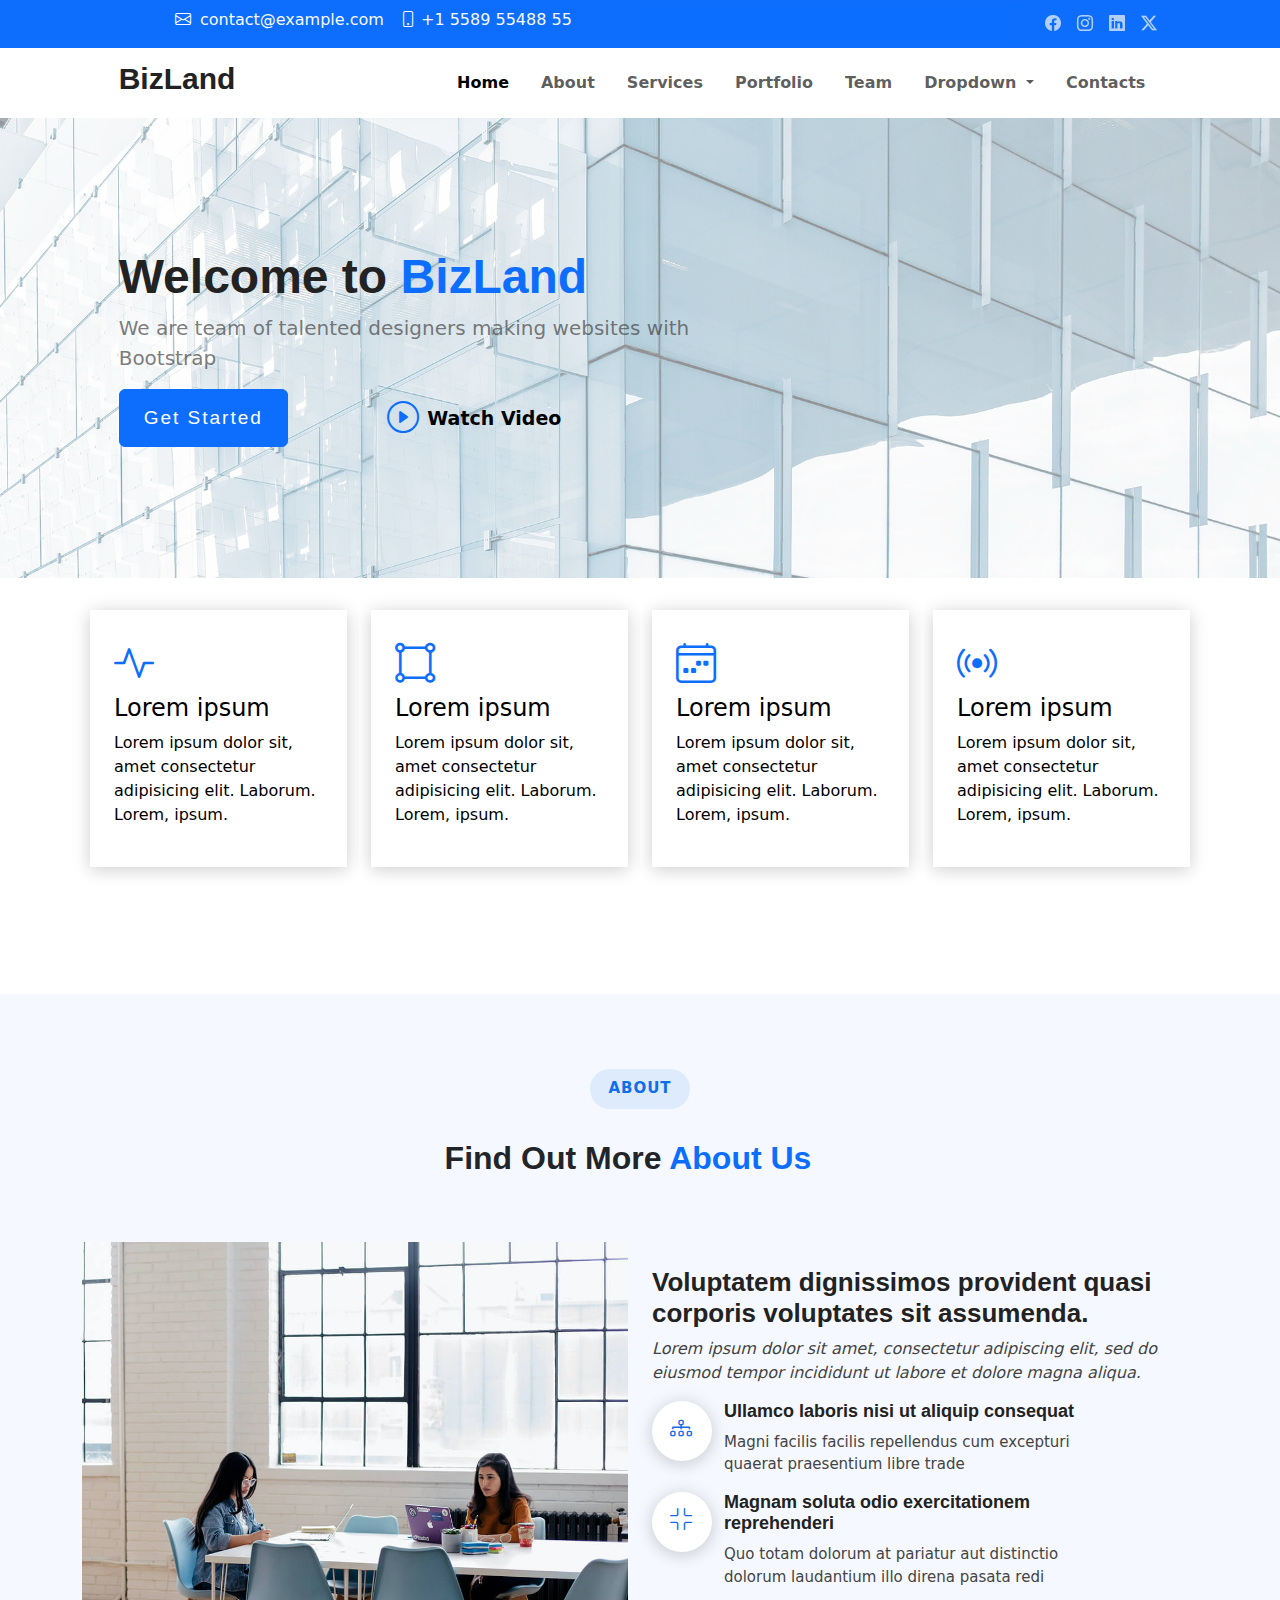
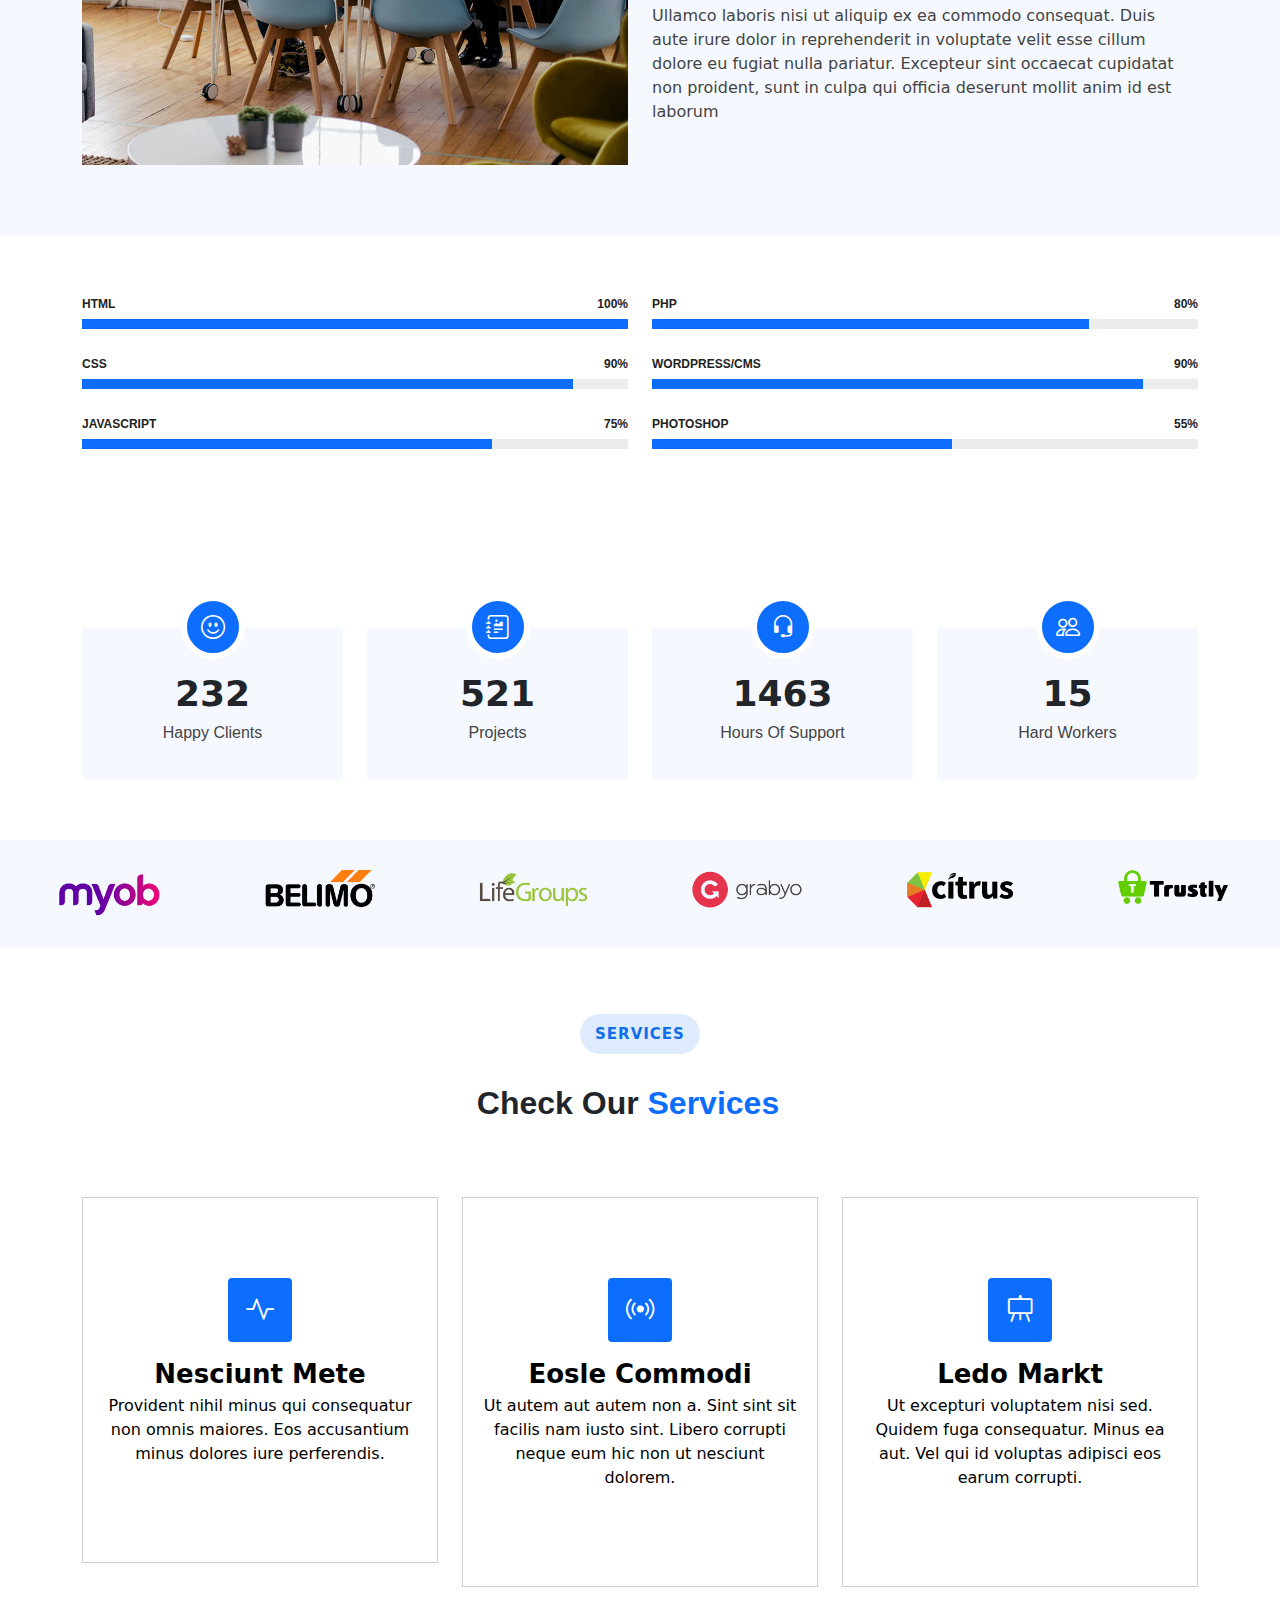
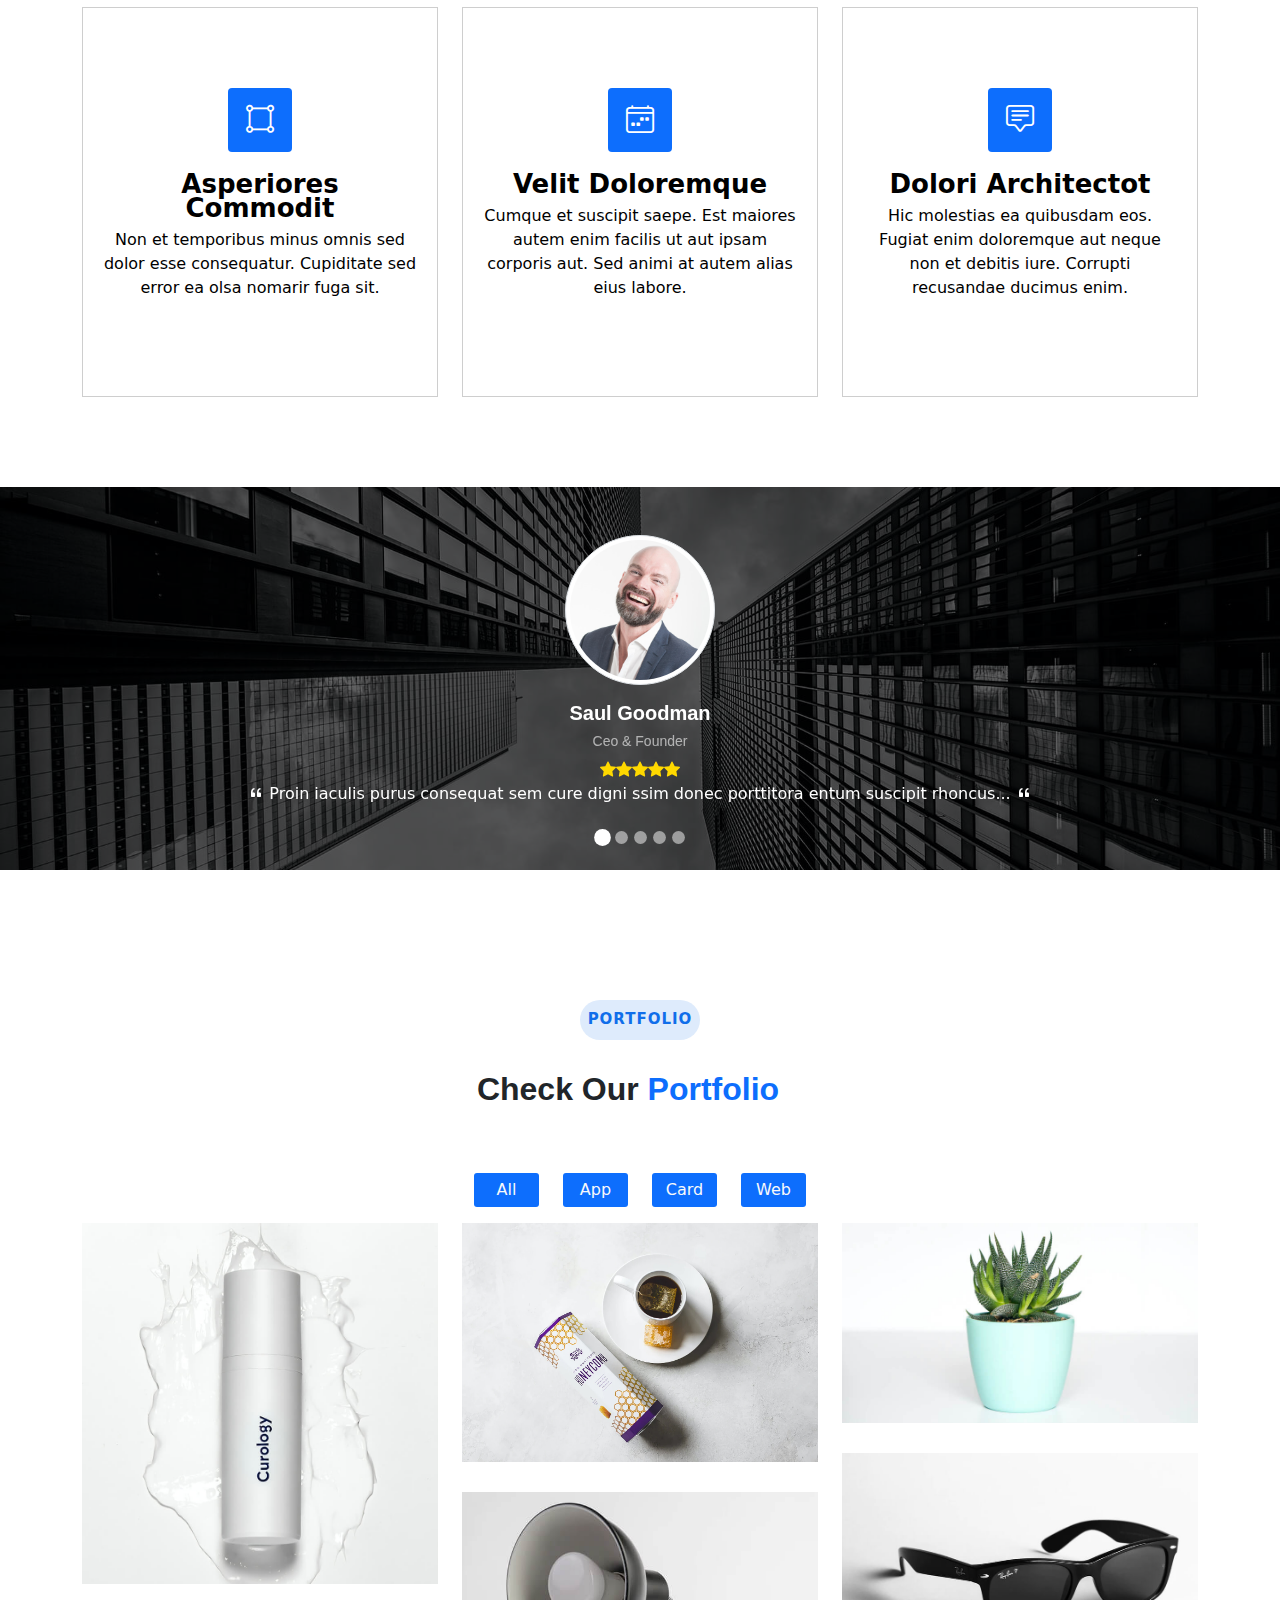
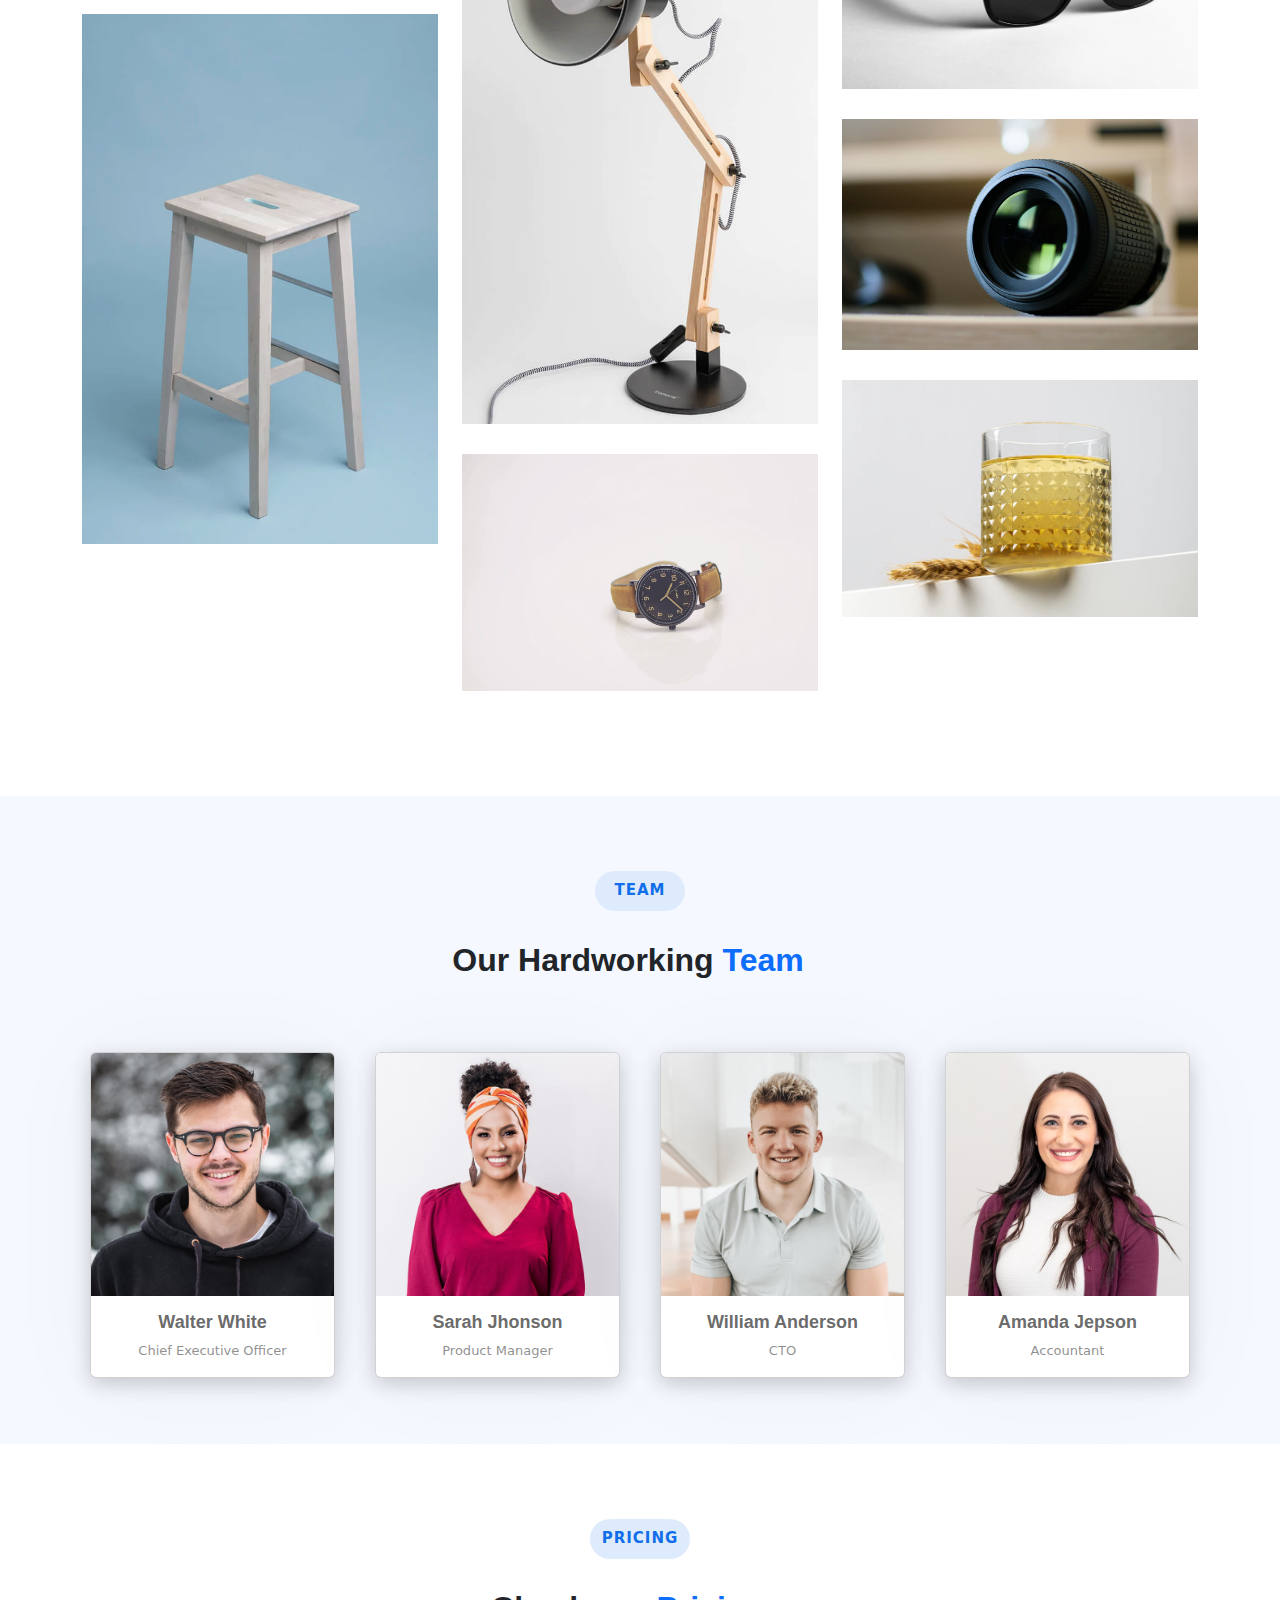
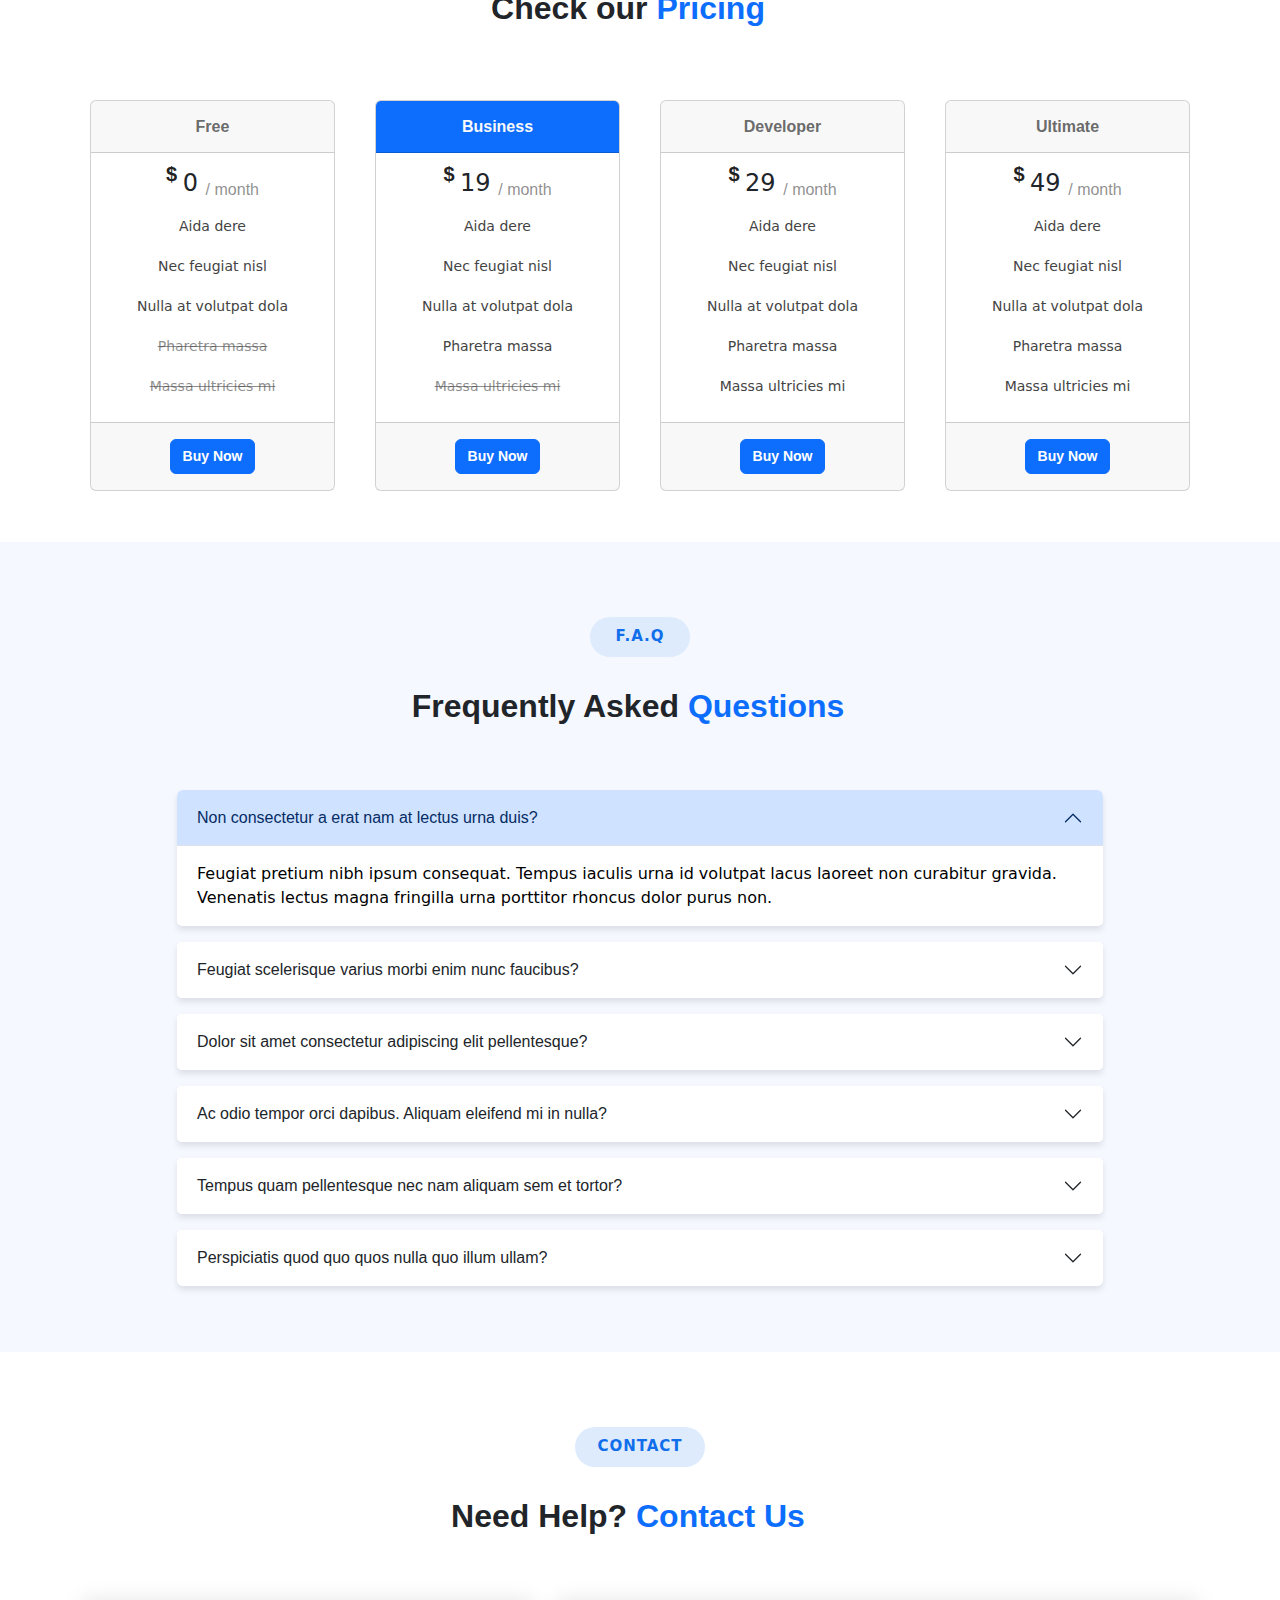
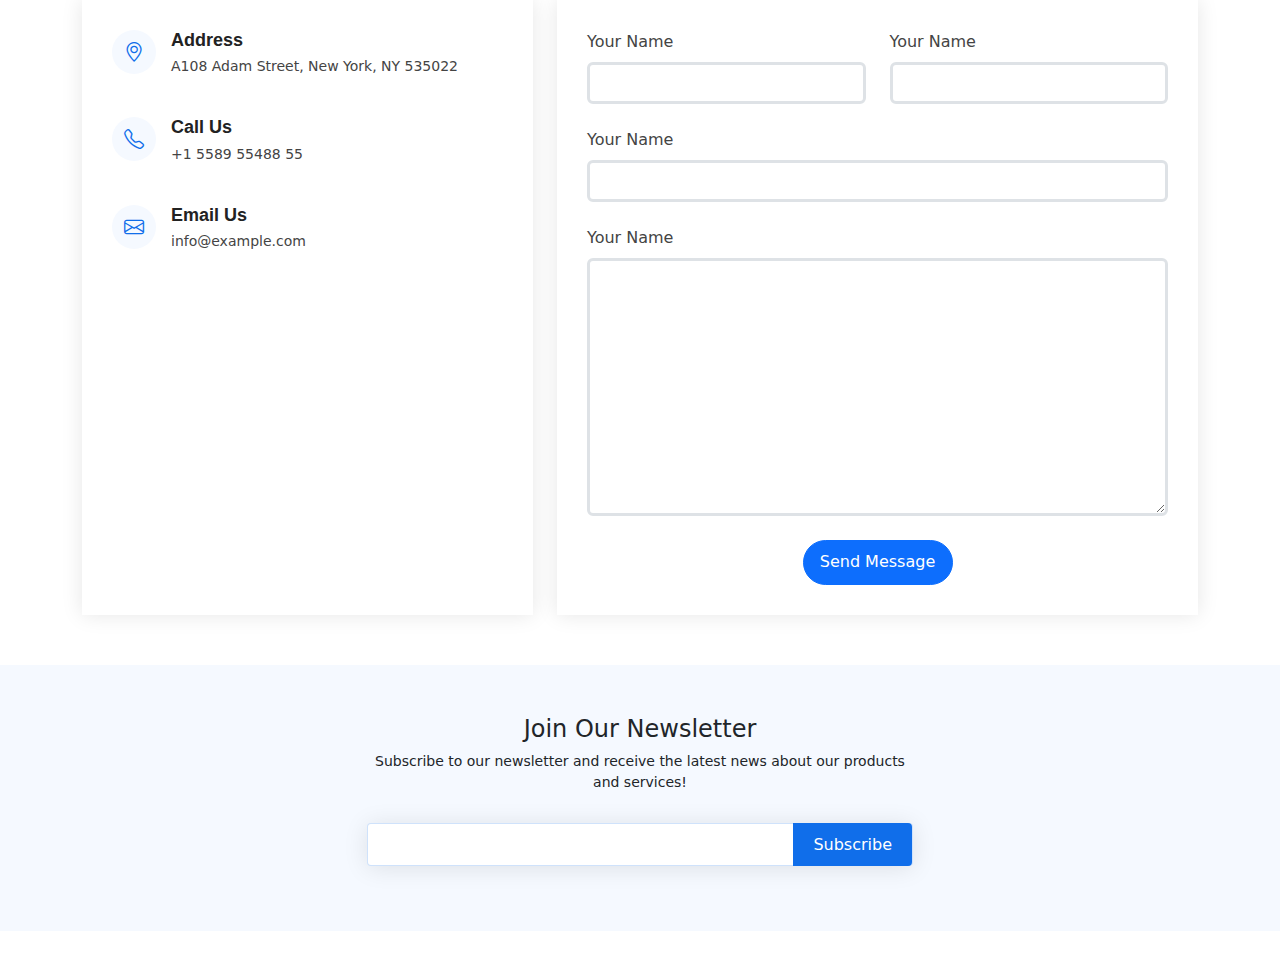
==== commit c4455415: "project" ====
--- a/index.html
+++ b/index.html
@@ -600,9 +600,11 @@
             padding: 5px 5px;
 
         }
-        .portfolio-img{
+
+        .portfolio-img {
             columns: 4;
         }
+
         .portfolio-img img {
             width: 100%;
         }
@@ -610,11 +612,13 @@
         .portfolio-img .portfolio-item {
             position: relative;
             overflow: hidden;
-            
-        }
-        .portfolio-img .portfolio-item img{
+
+        }
+
+        .portfolio-img .portfolio-item img {
             margin-bottom: 30px;
         }
+
         /* ----------------------------------- */
 
         .team-section .team-heading {
@@ -1010,6 +1014,56 @@
             font-weight: 400;
             line-height: 24px;
             color: rgb(255, 255, 255);
+        }
+
+        .footer {
+            background-color: #ffffff;
+            font-size: 14px;
+            padding-bottom: 50px;
+            position: relative;
+        }
+
+        .footer .footer-newsletter {
+            padding: 50px 0;
+            background-color: #F5F9FF;
+        }
+
+        form {
+            display: block;
+            margin-top: 0em;
+            unicode-bidi: isolate;
+        }
+
+        .footer .footer-newsletter .newsletter-form {
+            margin-top: 30px;
+            margin-bottom: 15px;
+            padding: 6px 8px;
+            position: relative;
+            background-color: #ffffff;
+            border: 1px solid color-mix(in srgb, #106eea, transparent 80%);
+            box-shadow: 0px 2px 25px rgba(0, 0, 0, 0.1);
+            display: flex;
+
+            border-radius: 4px;
+        }
+
+        .footer .footer-newsletter .newsletter-form input[type=email] {
+            border: 0;
+            padding: 4px;
+            width: 100%;
+            background-color: #ffffff;
+            color: #444444;
+        }
+
+        .footer .footer-newsletter .newsletter-form input[type=submit] {
+            border: 0;
+            font-size: 16px;
+            padding: 0 20px;
+            margin: -7px -8px -7px 0;
+            background: #106eea;
+            color: #ffffff;
+            transition: 0.3s;
+            border-radius: 0 4px 4px 0;
         }
     </style>
 </head>
@@ -1783,11 +1837,11 @@
                     <img src="./media/masonry-portfolio-7.jpg" alt="">
                     <img src="./media/masonry-portfolio-8.jpg" alt="">
                 </div>
-                
+
             </div>
         </div>
     </div>
-    <!-- incomplete -->
+
     <!-- ------------------Portfolio Section End------------------ -->
     <!-- ------------------Team Section start------------------ -->
     <div class="team-section">
@@ -2252,6 +2306,31 @@
         </div>
     </div>
     <!-- ------------------Contact Section end------------------ -->
+    <!-- ------------------Footer Section Start------------------ -->
+    <div class="footer">
+        <div class="footer-newsletter">
+            <div class="container">
+                <div class="row justify-content-center text-center">
+                    <div class="col-lg-6">
+                        <h4>Join Our Newsletter</h4>
+                        <p>Subscribe to our newsletter and receive the latest news about our products and services!</p>
+                        <form>
+                            <div class="newsletter-form">
+                                <input type="email" name="email">
+                                <input type="submit" value="Subscribe">
+                            </div>
+                        </form>
+                    </div>
+                </div>
+            </div>
+        </div>
+        <div class="container footer-top">
+            <div class="row gy-4">
+                
+            </div>
+        </div>
+    </div>
+    <!-- ------------------Footer Section end------------------ -->
 
 
 
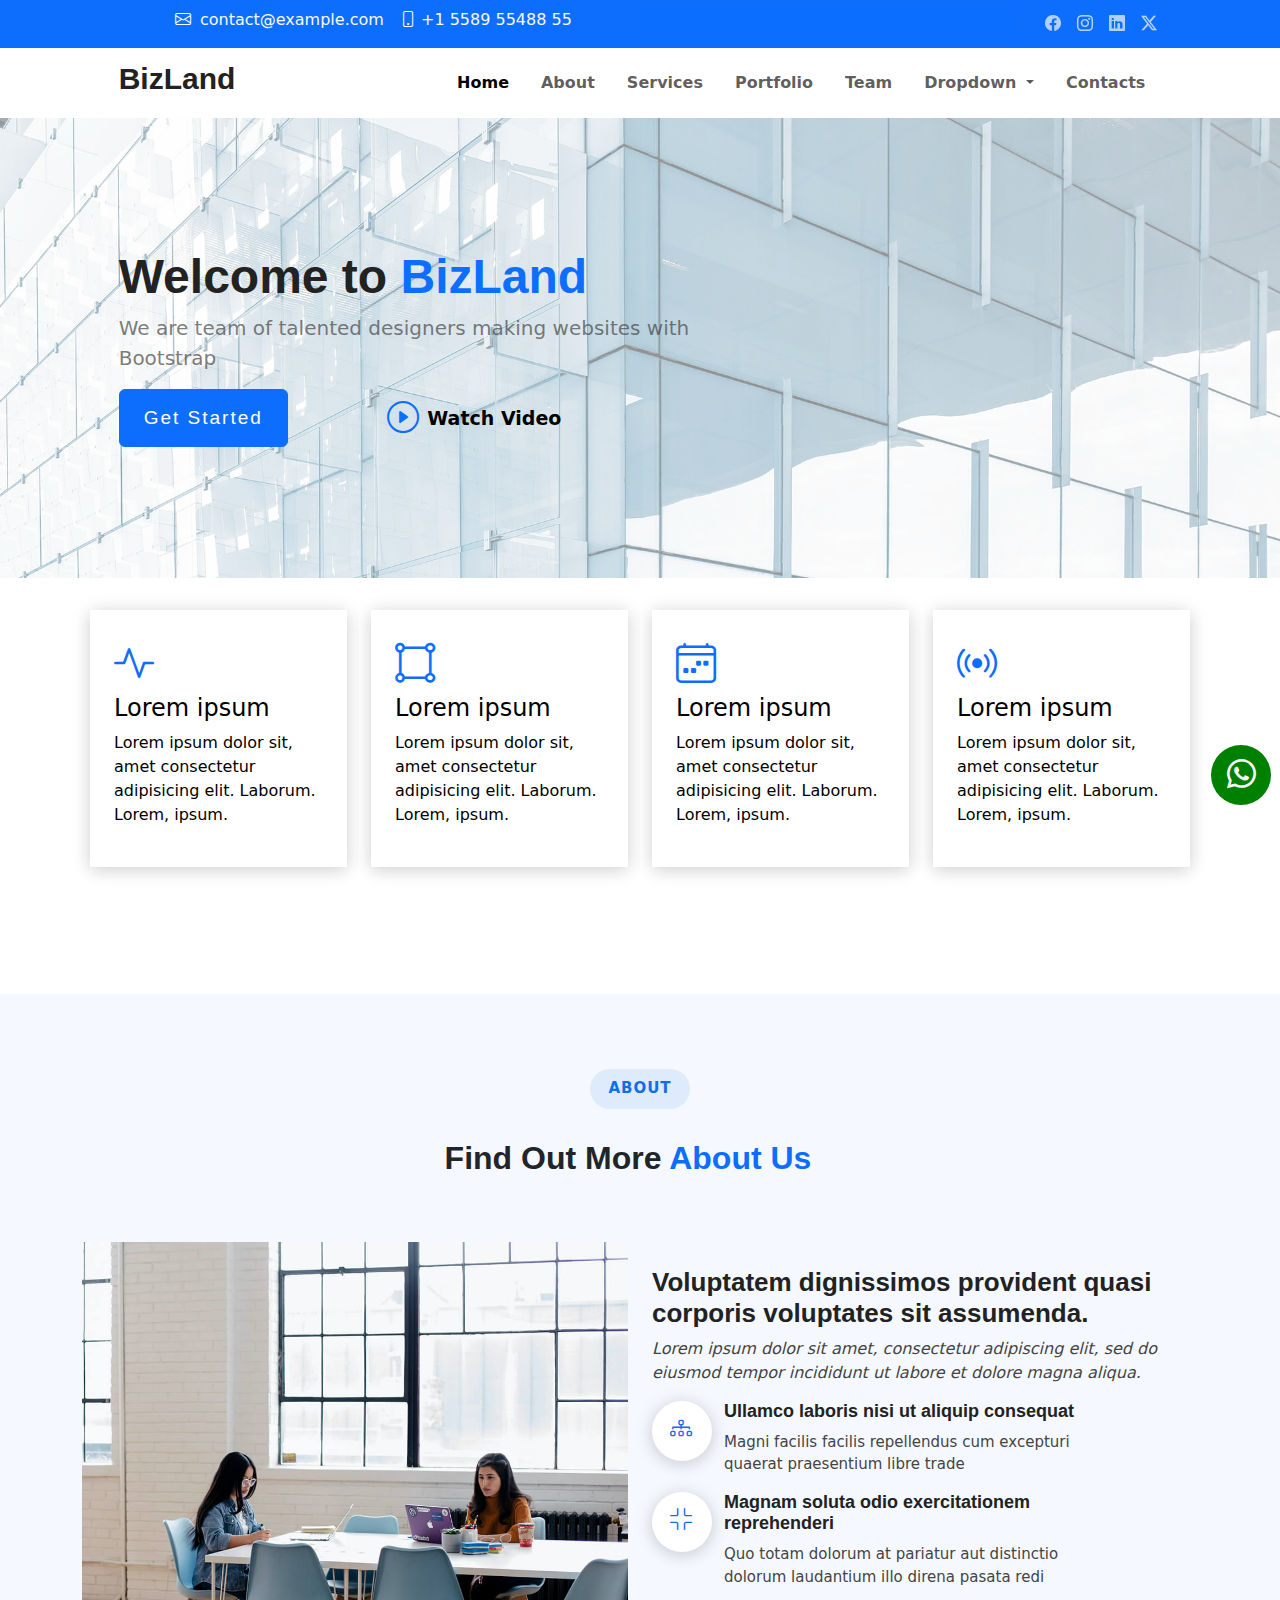
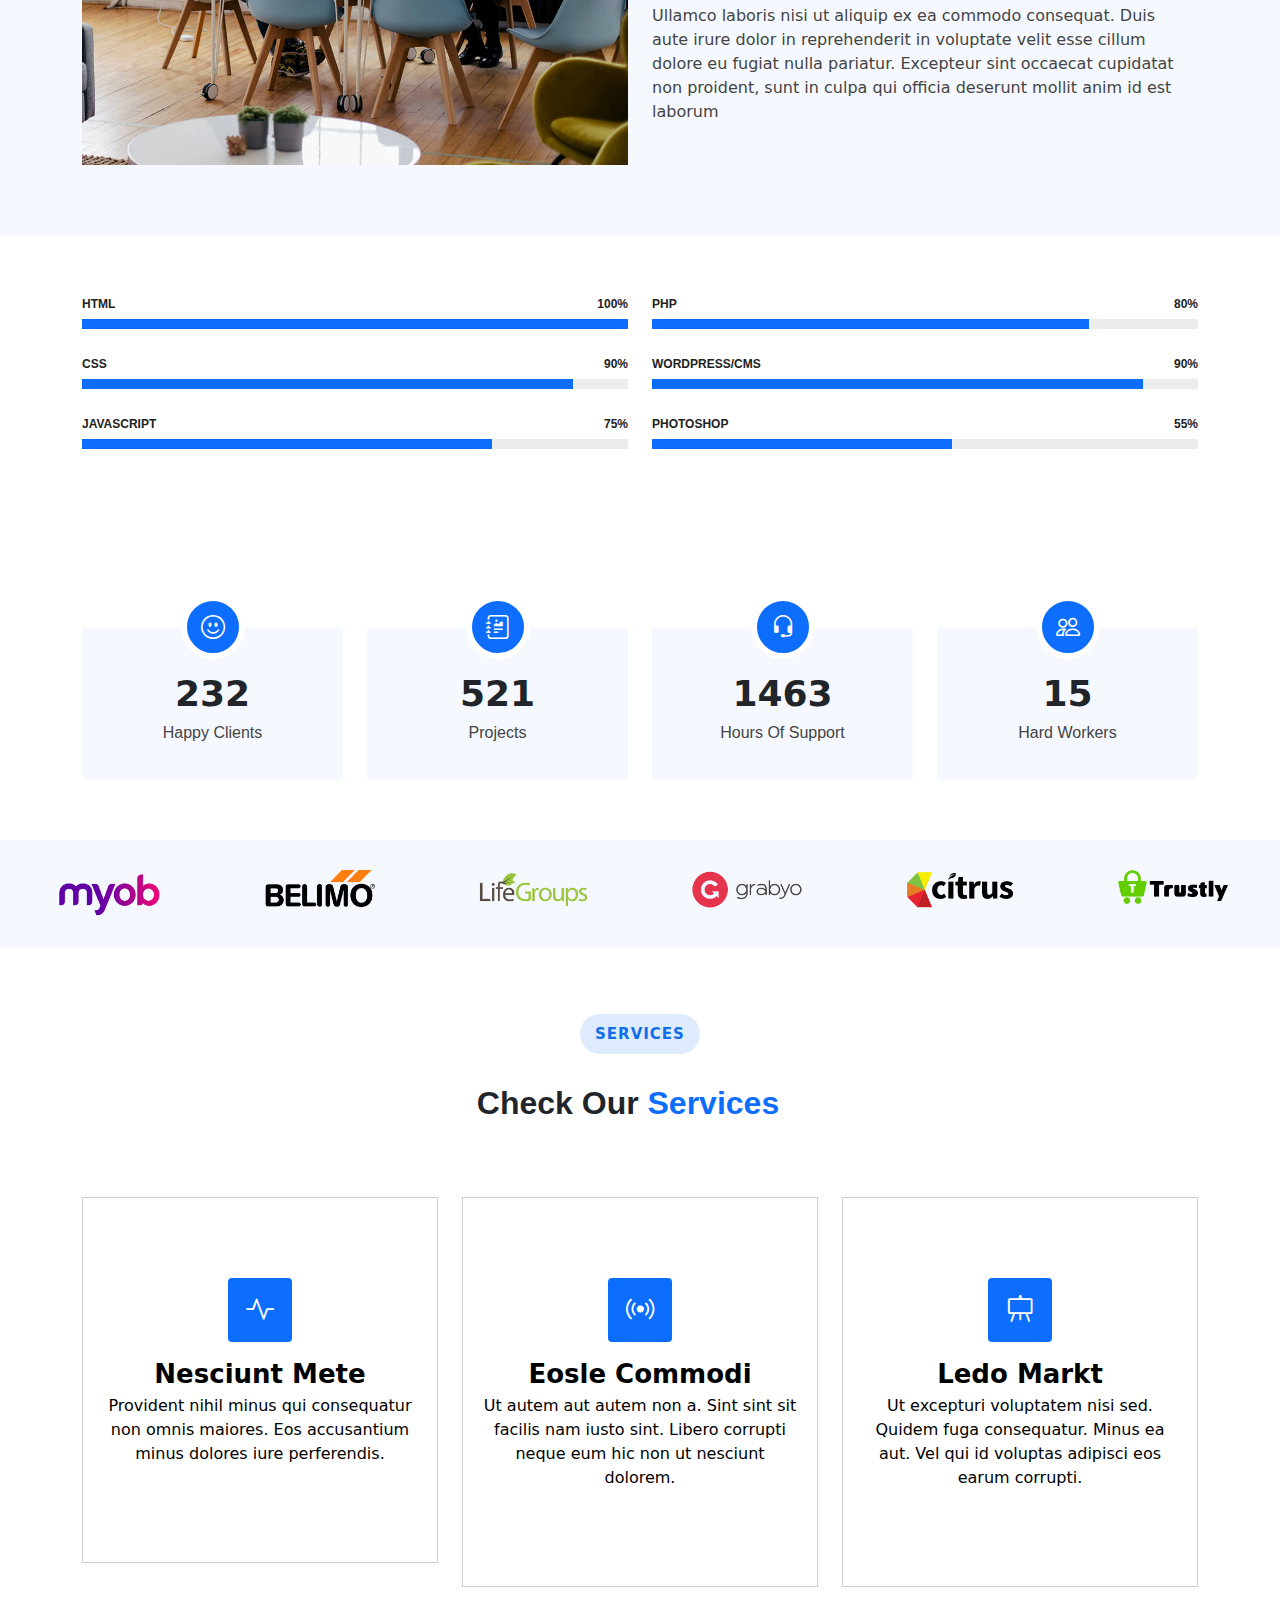
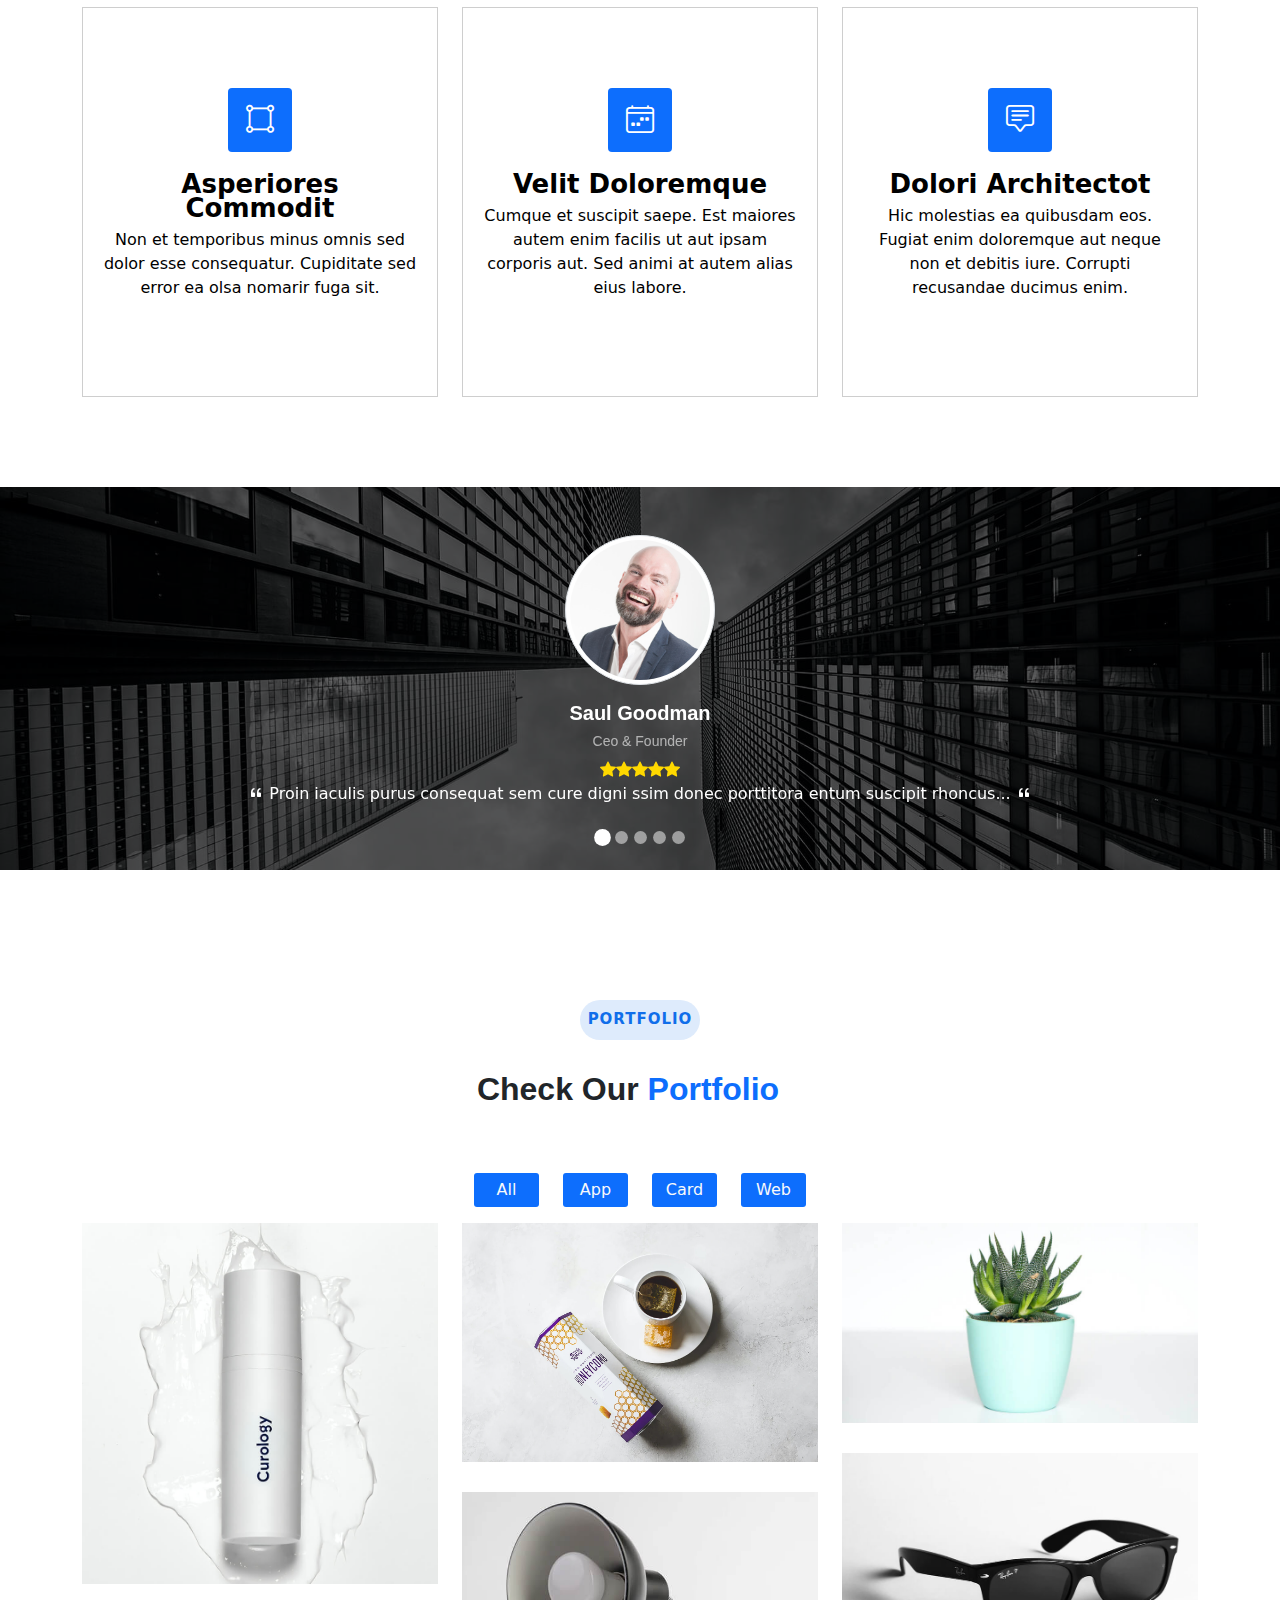
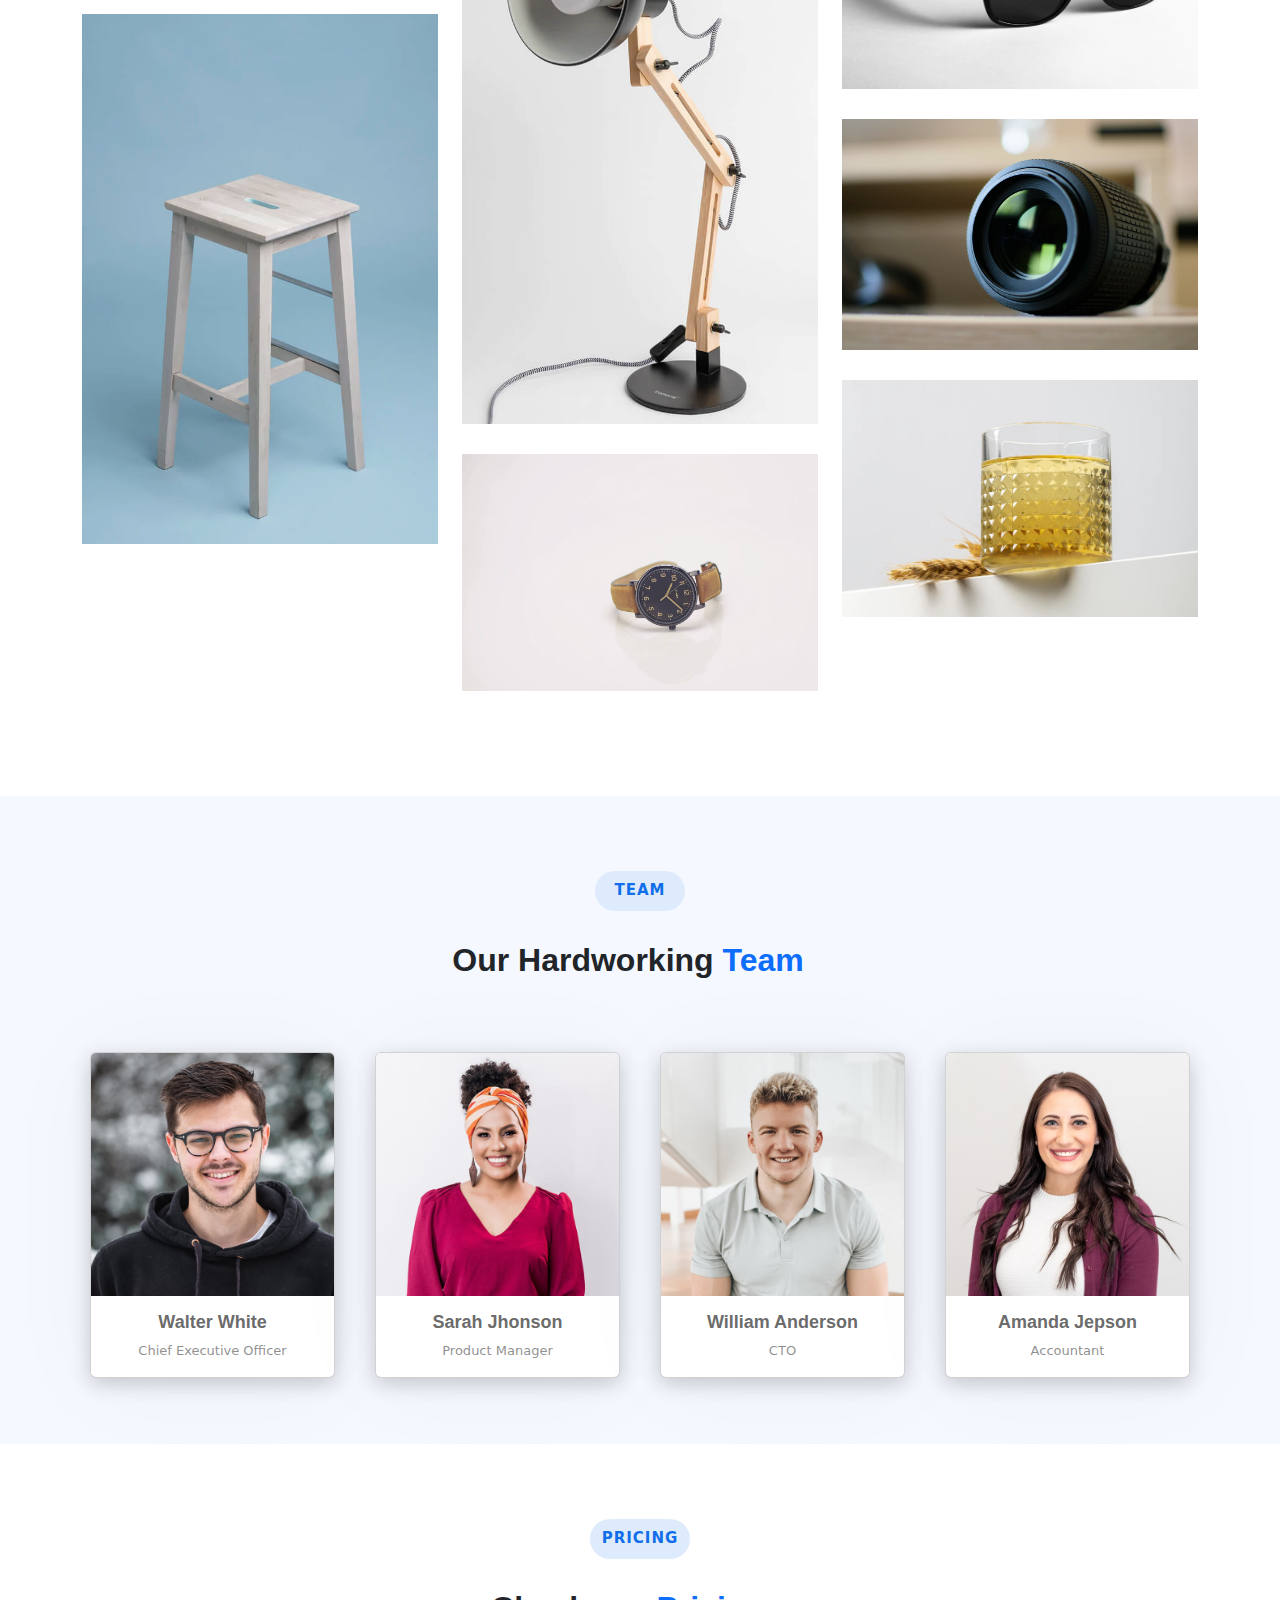
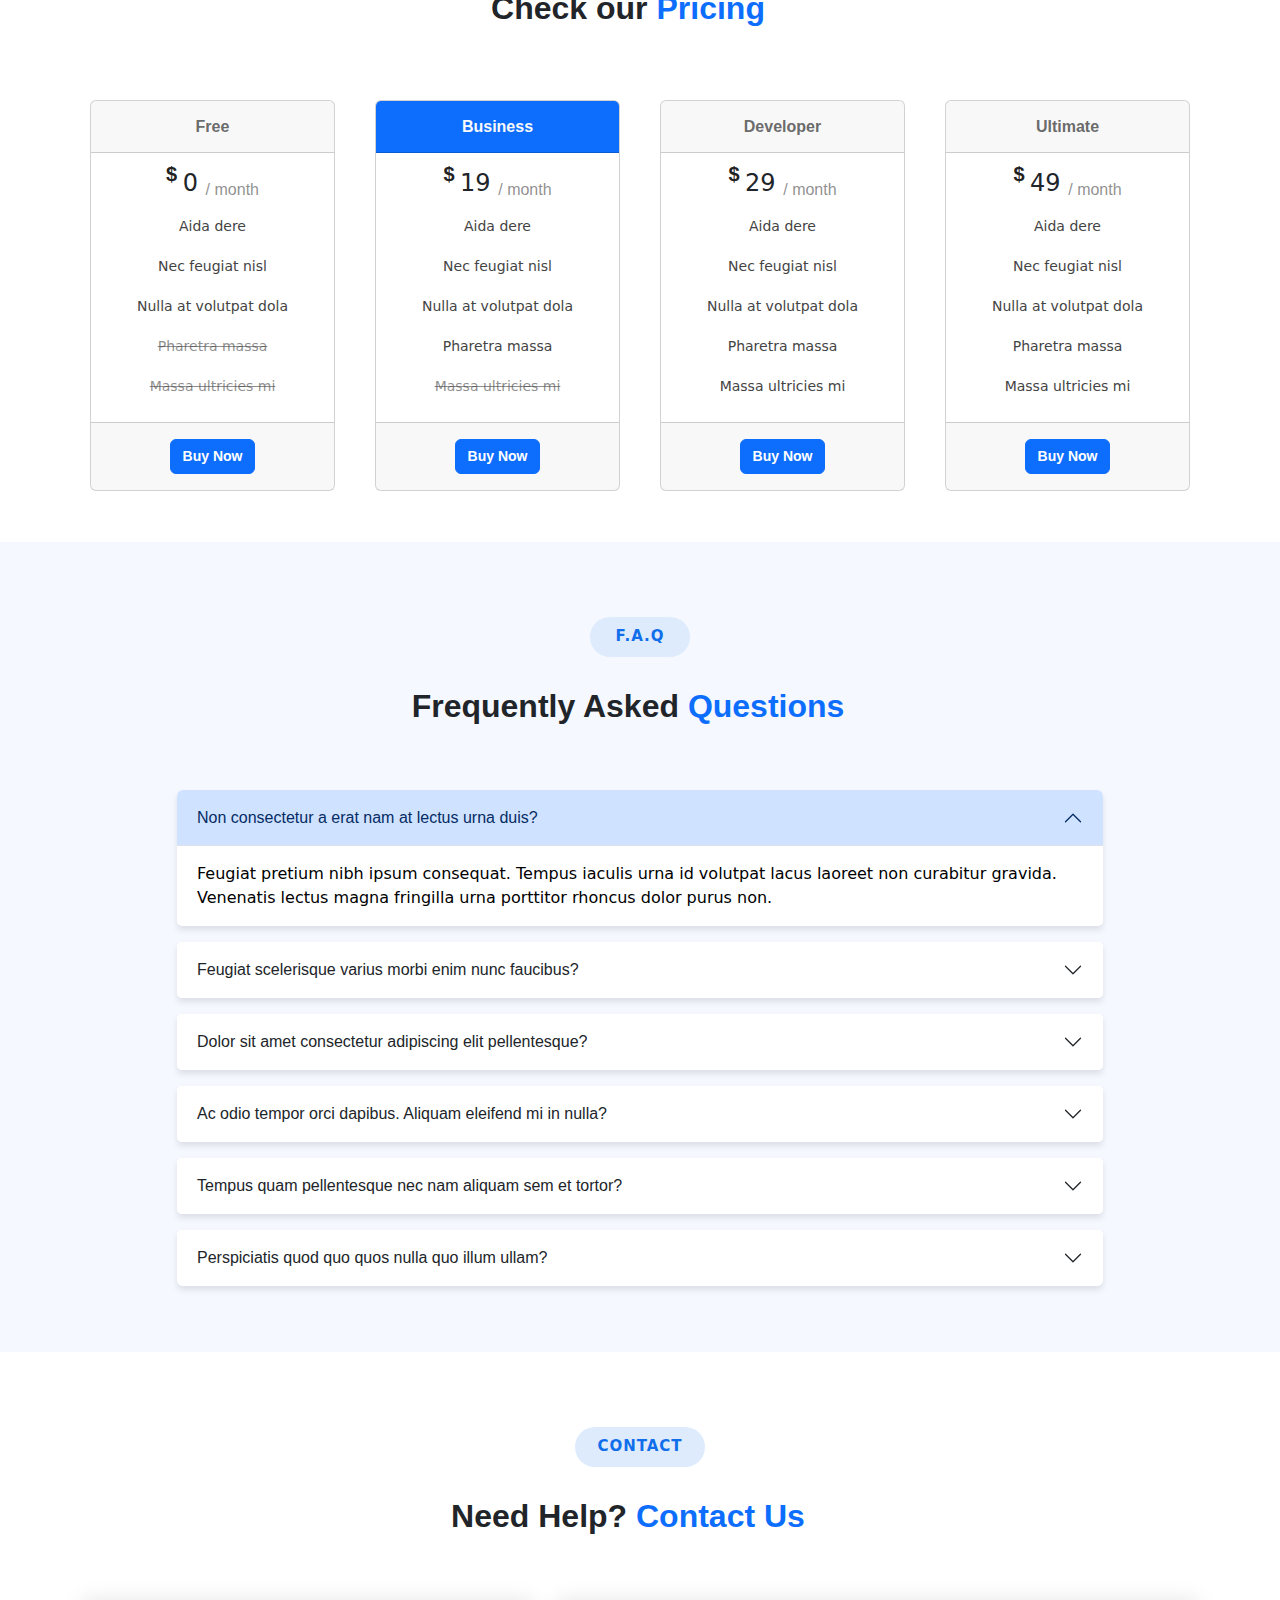
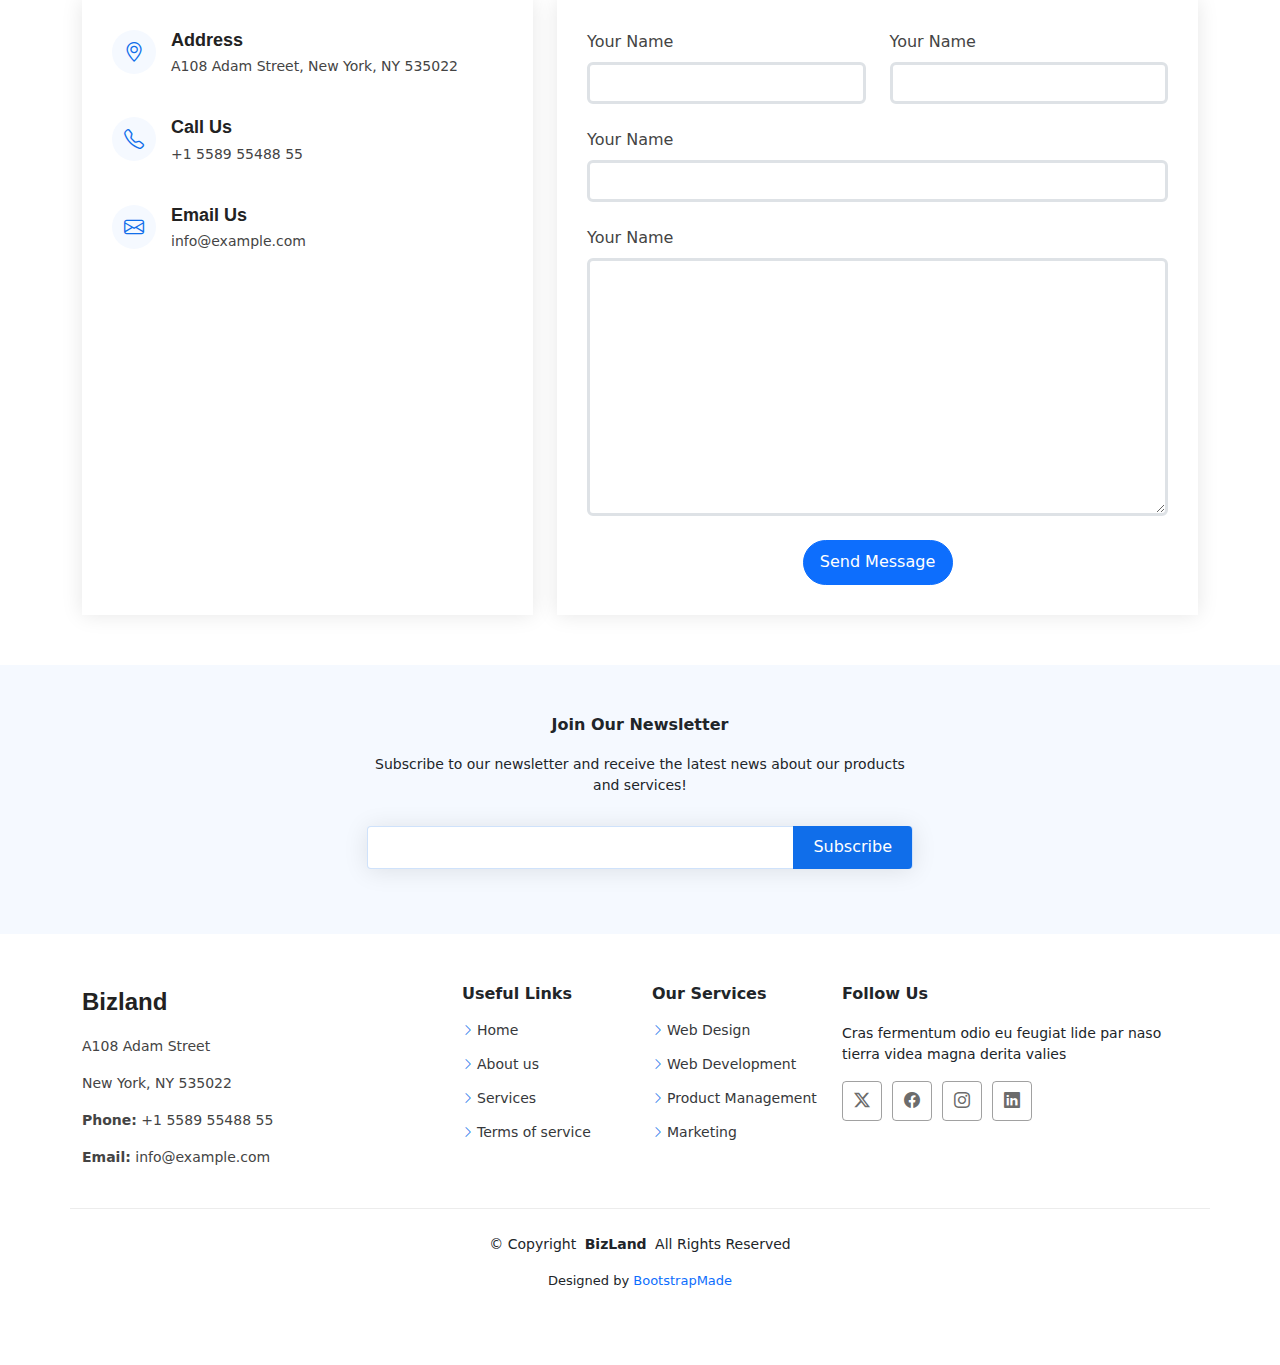
==== commit d53297c2: "project" ====
--- a/index.html
+++ b/index.html
@@ -1065,6 +1065,120 @@
             transition: 0.3s;
             border-radius: 0 4px 4px 0;
         }
+
+        .footer .footer-top {
+            padding-top: 50px;
+        }
+
+        .footer .footer-about a {
+            color: #222222;
+            font-size: 24px;
+            font-weight: 600;
+            font-family: Montserrat, sans-serif;
+            text-decoration: none;
+        }
+
+        .footer .footer-contact p {
+            font-family: Roboto, system-ui, -apple-system, "Segoe UI", Roboto, "Helvetica Neue", Arial, "Noto Sans", "Liberation Sans", sans-serif, "Apple Color Emoji", "Segoe UI Emoji", "Segoe UI Symbol", "Noto Color Emoji";
+            font-size: 14px;
+            font-weight: 400;
+            line-height: 21px;
+            color: rgb(68, 68, 68);
+        }
+
+        .footer .footer-links {
+            margin-bottom: 30px;
+        }
+
+        .footer h4 {
+            font-size: 16px;
+            font-weight: bold;
+            position: relative;
+            padding-bottom: 12px;
+        }
+
+        .footer .footer-links ul {
+            list-style: none;
+            padding: 0px;
+            margin: 0px;
+        }
+
+        .footer .footer-links ul li:first-child {
+            padding-top: 0;
+        }
+
+        .footer .footer-links ul li {
+            padding: 10px 0;
+            display: flex;
+            align-items: center;
+        }
+
+        .footer .footer-links a {
+            text-decoration: none;
+            font-family: Roboto, system-ui, -apple-system, "Segoe UI", Roboto, "Helvetica Neue", Arial, "Noto Sans", "Liberation Sans", sans-serif, "Apple Color Emoji", "Segoe UI Emoji", "Segoe UI Symbol", "Noto Color Emoji";
+            font-size: 14px;
+            font-weight: 400;
+            line-height: 14px;
+            color: rgb(54, 56, 59);
+        }
+
+        .footer .footer-links ul i {
+            margin-right: 3px;
+            font-size: 12px;
+            line-height: 0;
+            color: #106eea;
+        }
+
+        .footer .social-links a {
+            display: flex;
+            align-items: center;
+            justify-content: center;
+            width: 40px;
+            height: 40px;
+            border-radius: 4px;
+            border: 1px solid color-mix(in srgb, #444444, transparent 50%);
+            font-size: 16px;
+            color: color-mix(in srgb, #444444, transparent 20%);
+            margin-right: 10px;
+
+        }
+
+        .footer .copyright {
+            padding-top: 25px;
+            padding-bottom: 25px;
+            border-top: 1px solid color-mix(in srgb, #444444, transparent 90%);
+        }
+
+        .footer .credits {
+            margin-top: 6px;
+            font-size: 13px;
+        }
+
+        .footer .credits a {
+            text-decoration: none;
+        }
+
+        
+
+        .whatsapp-box {
+            height: 60px;
+            width: 60px;
+            background-color: green;
+            border-radius: 50%;
+            position: fixed;
+            bottom: 95px;
+            right: 9px;
+            display: flex;
+            align-items: center;
+            justify-content: center;
+        }
+
+        .whatsapp-box i {
+            color: white;
+            font-size: 29px;
+
+        }
+        
     </style>
 </head>
 
@@ -1119,16 +1233,16 @@
                                 </li>
 
                                 <li class="nav-item mx-2 ">
-                                    <a class="nav-link" href="#">About</a>
+                                    <a class="nav-link" href="#aboutnav">About</a>
                                 </li>
                                 <li class="nav-item mx-2">
-                                    <a class="nav-link" href="#">Services</a>
+                                    <a class="nav-link" href="#servicesnav">Services</a>
                                 </li>
                                 <li class="nav-item mx-2">
-                                    <a class="nav-link" href="#">Portfolio</a>
+                                    <a class="nav-link" href="#portfolionav">Portfolio</a>
                                 </li>
                                 <li class="nav-item mx-2">
-                                    <a class="nav-link" href="#">Team</a>
+                                    <a class="nav-link" href="#teamnav">Team</a>
                                 </li>
                                 <li class="nav-item mx-2 dropdown">
                                     <a class="nav-link dropdown-toggle" href="#" id="navbarDropdown" role="button"
@@ -1145,7 +1259,7 @@
                                     </ul>
                                 </li>
                                 <li class="nav-item mx-2">
-                                    <a class="nav-link" href="#">Contacts</a>
+                                    <a class="nav-link" href="#contactsnav">Contacts</a>
                                 </li>
 
                             </ul>
@@ -1248,7 +1362,7 @@
     </div>
     <!----------Features Services Section END --------->
     <!-- -----------------About Section Start-------------- -->
-    <div class="about-section">
+    <div id="aboutnav" class="about-section">
         <div class="container">
             <div class="row about text-center">
                 <div class="about-column  col-2   h-100 d-flex align-items-center justify-content-center">
@@ -1528,7 +1642,7 @@
     </div>
     <!-- ------------------Client Section End------------------ -->
     <!-- ------------------Service Section Start------------------ -->
-    <div class="services-section">
+    <div id="servicesnav" class="services-section">
         <div class="container">
             <div class="row services-1 text-center">
                 <div class="services-heading  col-2   h-100 d-flex align-items-center justify-content-center">
@@ -1771,7 +1885,7 @@
     <!-- ------------------Testimonial Section End------------------ -->
     <!-- ------------------Portfolio Section start------------------ -->
 
-    <div class="portfolio-section">
+    <div id="portfolionav" class="portfolio-section">
         <div class="container">
             <div class="row  portfolio-section-row1 text-center">
                 <div class=" portfolio-section-heading col-2   h-100 d-flex align-items-center justify-content-center">
@@ -1844,7 +1958,7 @@
 
     <!-- ------------------Portfolio Section End------------------ -->
     <!-- ------------------Team Section start------------------ -->
-    <div class="team-section">
+    <div id="teamnav" class="team-section">
         <div class="container">
             <div class="row  team-1 text-center">
                 <div class=" team-heading col-2   h-100 d-flex align-items-center justify-content-center">
@@ -2226,7 +2340,7 @@
     </div>
     <!-- ------------------FAQ Section end------------------ -->
     <!-- ------------------Contact Section Start------------------ -->
-    <div class="contact-section">
+    <div id="contactsnav" class="contact-section">
         <div class="container">
             <div class="row  contact text-center">
                 <div class=" contact-heading col-2   h-100 d-flex align-items-center justify-content-center">
@@ -2326,12 +2440,91 @@
         </div>
         <div class="container footer-top">
             <div class="row gy-4">
-                
+                <div class="col-lg-4 col-md-6 footer-about">
+                    <a href="#" class="d-flex align-items-center">
+                        <span class="sitename">Bizland</span>
+                    </a>
+                    <div class="footer-contact pt-3">
+                        <p>A108 Adam Street</p>
+                        <p>New York, NY 535022</p>
+                        <p class="mt-3">
+                            <strong>Phone:</strong>
+                            <span>+1 5589 55488 55</span>
+                        </p>
+                        <p>
+                            <strong>Email:</strong>
+                            <span>info@example.com</span>
+                        </p>
+                    </div>
+                </div>
+                <div class="col-lg-2 col-md-3 footer-links">
+                    <h4>Useful Links</h4>
+                    <ul>
+                        <li><i class="bi bi-chevron-right"></i> <a href="#">Home</a></li>
+                        <li><i class="bi bi-chevron-right"></i> <a href="#">About us</a></li>
+                        <li><i class="bi bi-chevron-right"></i> <a href="#">Services</a></li>
+                        <li><i class="bi bi-chevron-right"></i> <a href="#">Terms of service</a></li>
+                    </ul>
+                </div>
+                <div class="col-lg-2 col-md-3 footer-links">
+                    <h4>Our Services</h4>
+                    <ul>
+                        <li><i class="bi bi-chevron-right"></i> <a href="#">
+                                Web Design</a></li>
+                        <li><i class="bi bi-chevron-right"></i> <a href="#">Web Development</a></li>
+                        <li><i class="bi bi-chevron-right"></i> <a href="#">
+                                Product Management</a></li>
+                        <li><i class="bi bi-chevron-right"></i> <a href="#">
+                                Marketing</a></li>
+                    </ul>
+                </div>
+                <div class="col-lg-4 col-md-12">
+                    <h4>Follow Us</h4>
+                    <p>Cras fermentum odio eu feugiat lide par naso tierra videa magna derita valies</p>
+                    <div class="social-links d-flex">
+                        <a href=""><i class="bi bi-twitter-x"></i></a>
+                        <a href=""><i class="bi bi-facebook"></i></a>
+                        <a href=""><i class="bi bi-instagram"></i></a>
+                        <a href=""><i class="bi bi-linkedin"></i></a>
+                    </div>
+                </div>
+            </div>
+        </div>
+        <div class="container copyright text-center mt-4">
+            <p>© <span>Copyright</span> <strong class="px-1 sitename">BizLand</strong> <span>All Rights Reserved</span>
+            </p>
+            <div class="credits">
+
+                Designed by <a href="https://bootstrapmade.com/">BootstrapMade</a>
             </div>
         </div>
     </div>
     <!-- ------------------Footer Section end------------------ -->
-
+   
+
+
+    <!-- third party integration  -->
+
+    <!-- Whatsapp -->
+    <div class="whatsapp-box">
+        <a href="https://wa.link/j0ls53" target="_blank"><i class="bi bi-whatsapp"></i></a>
+    </div>
+
+
+
+    <!-- Start of LiveChat (www.livechat.com) code -->
+    <script>
+        window.__lc = window.__lc || {};
+        window.__lc.license = 18922388;
+        window.__lc.integration_name = "manual_onboarding";
+        window.__lc.product_name = "livechat";
+        ; (function (n, t, c) { function i(n) { return e._h ? e._h.apply(null, n) : e._q.push(n) } var e = { _q: [], _h: null, _v: "2.0", on: function () { i(["on", c.call(arguments)]) }, once: function () { i(["once", c.call(arguments)]) }, off: function () { i(["off", c.call(arguments)]) }, get: function () { if (!e._h) throw new Error("[LiveChatWidget] You can't use getters before load."); return i(["get", c.call(arguments)]) }, call: function () { i(["call", c.call(arguments)]) }, init: function () { var n = t.createElement("script"); n.async = !0, n.type = "text/javascript", n.src = "https://cdn.livechatinc.com/tracking.js", t.head.appendChild(n) } }; !n.__lc.asyncInit && e.init(), n.LiveChatWidget = n.LiveChatWidget || e }(window, document, [].slice))
+    </script>
+    <noscript><a class="livechat-style" href="https://www.livechat.com/chat-with/18922388/" rel="nofollow">Chat with us</a>, powered by <a
+            href="https://www.livechat.com/?welcome" rel="noopener nofollow" target="_blank">LiveChat</a></noscript>
+    <!-- End of LiveChat code -->
+
+    </script>
 
 
 
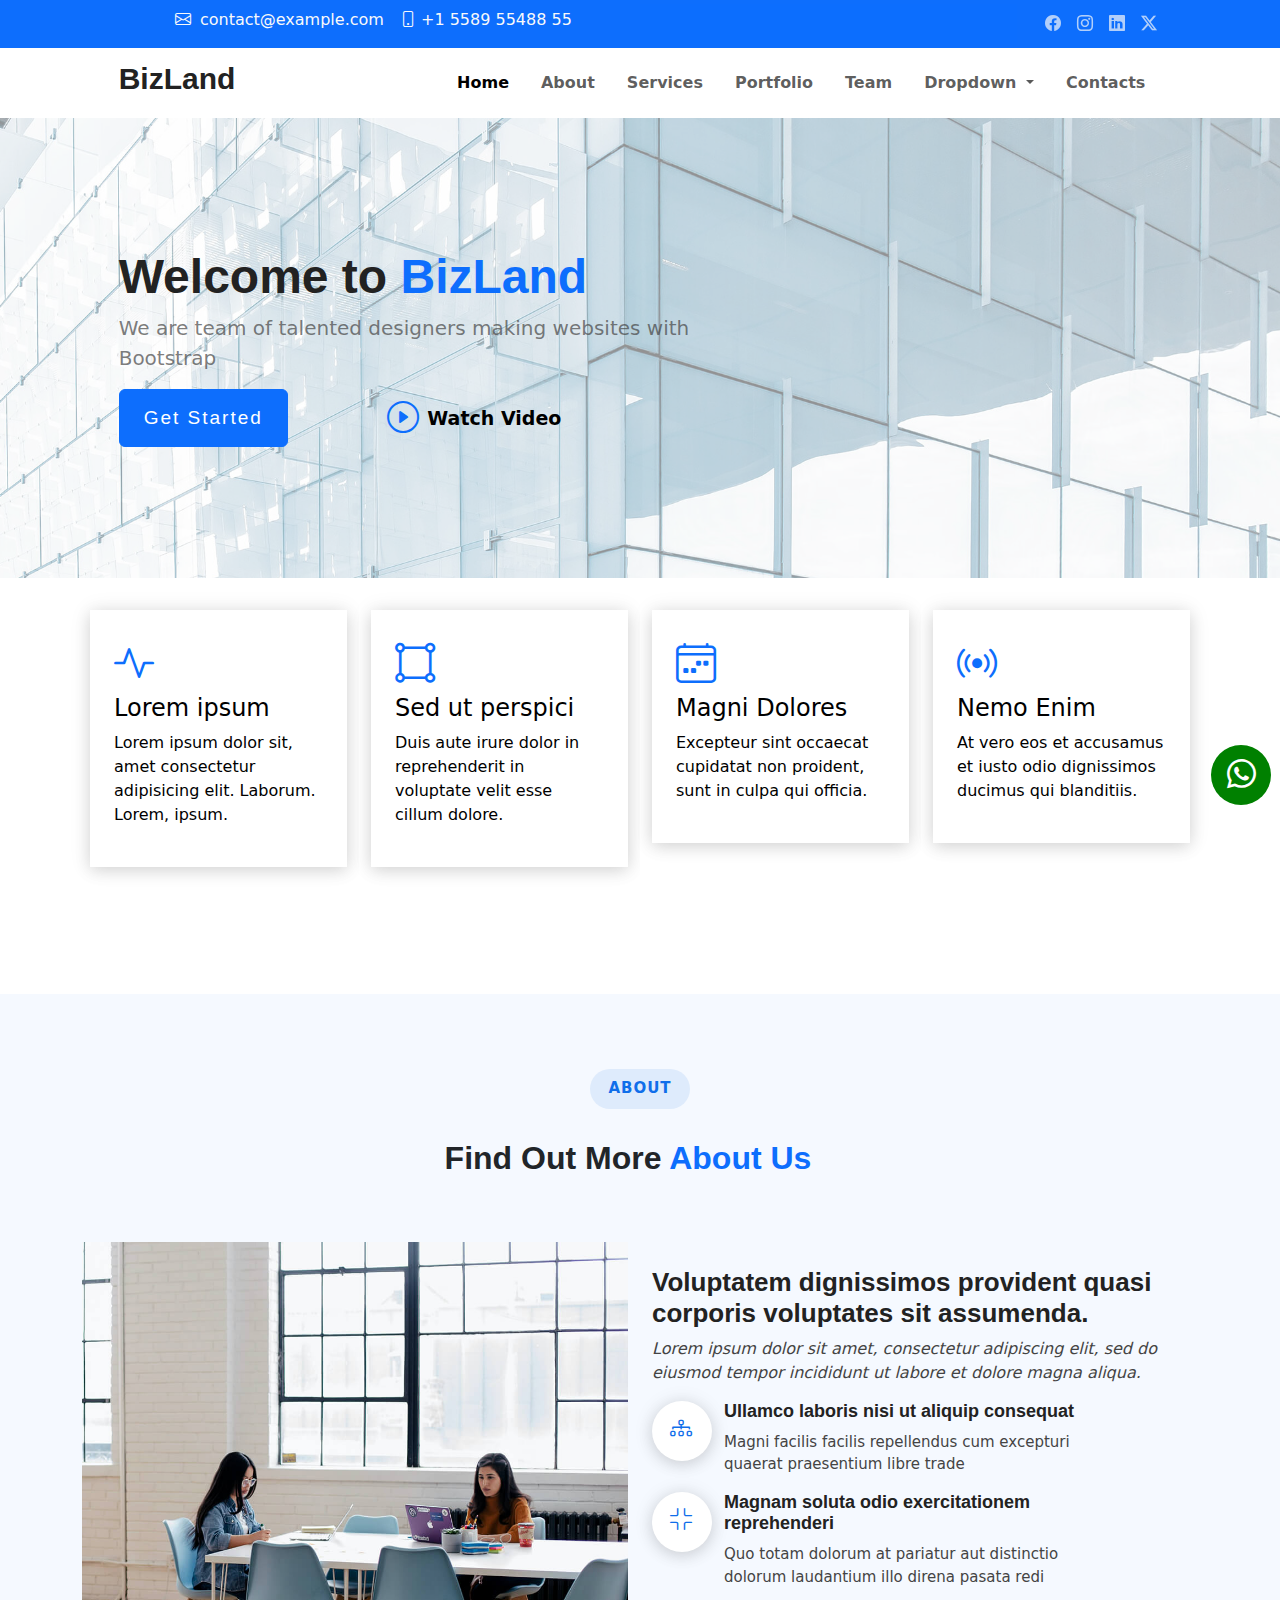
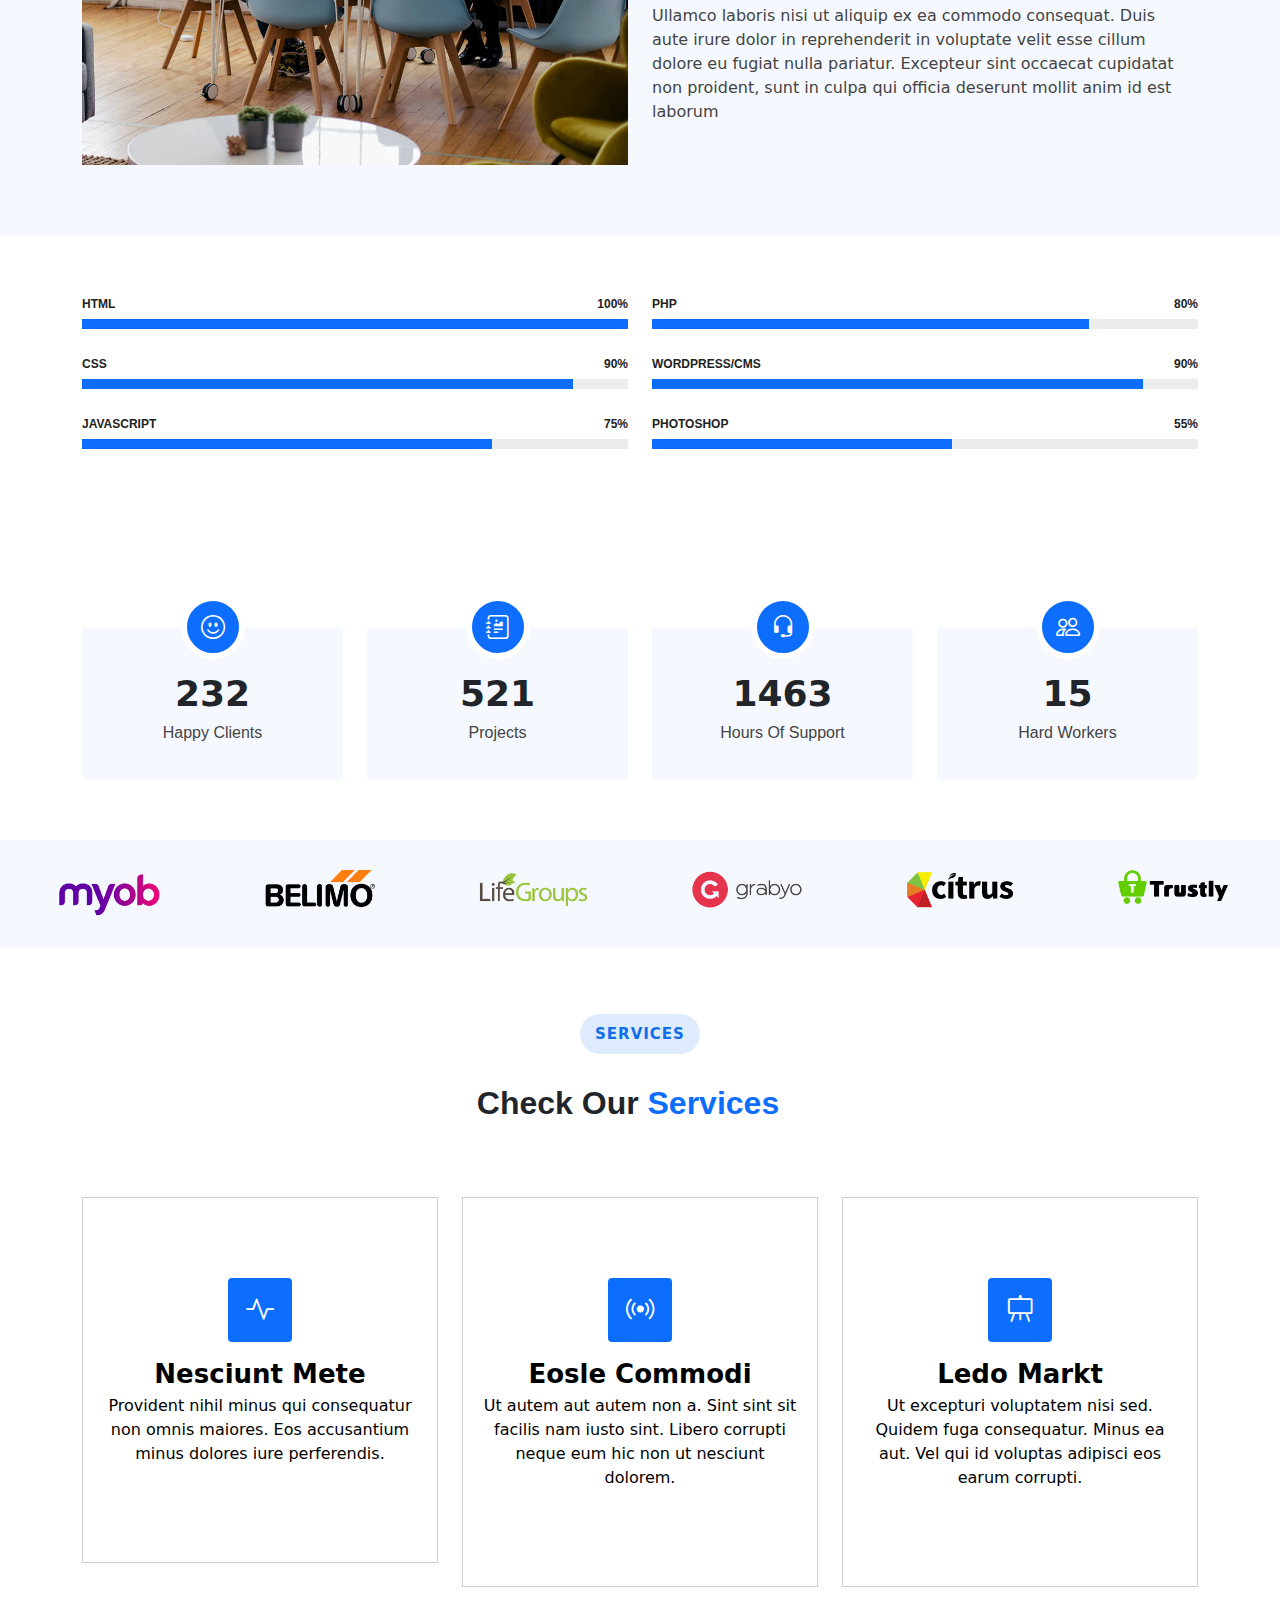
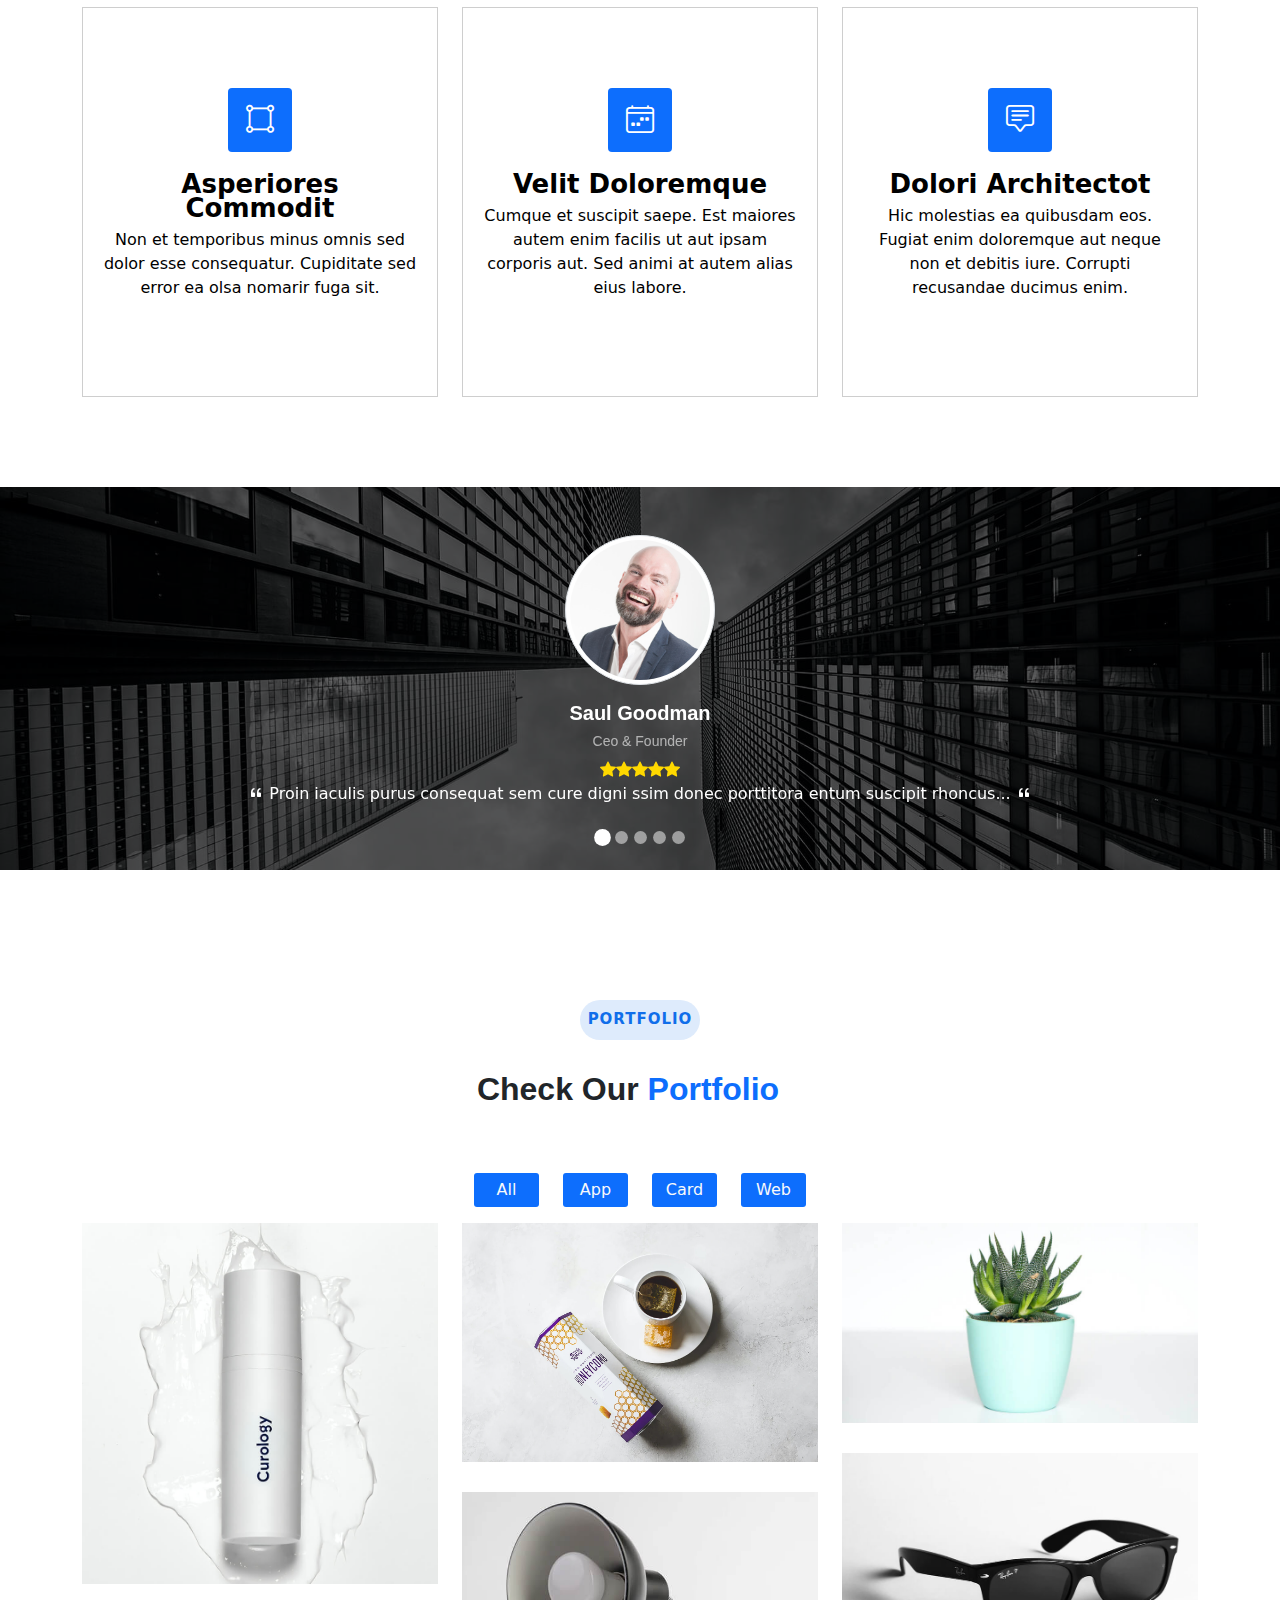
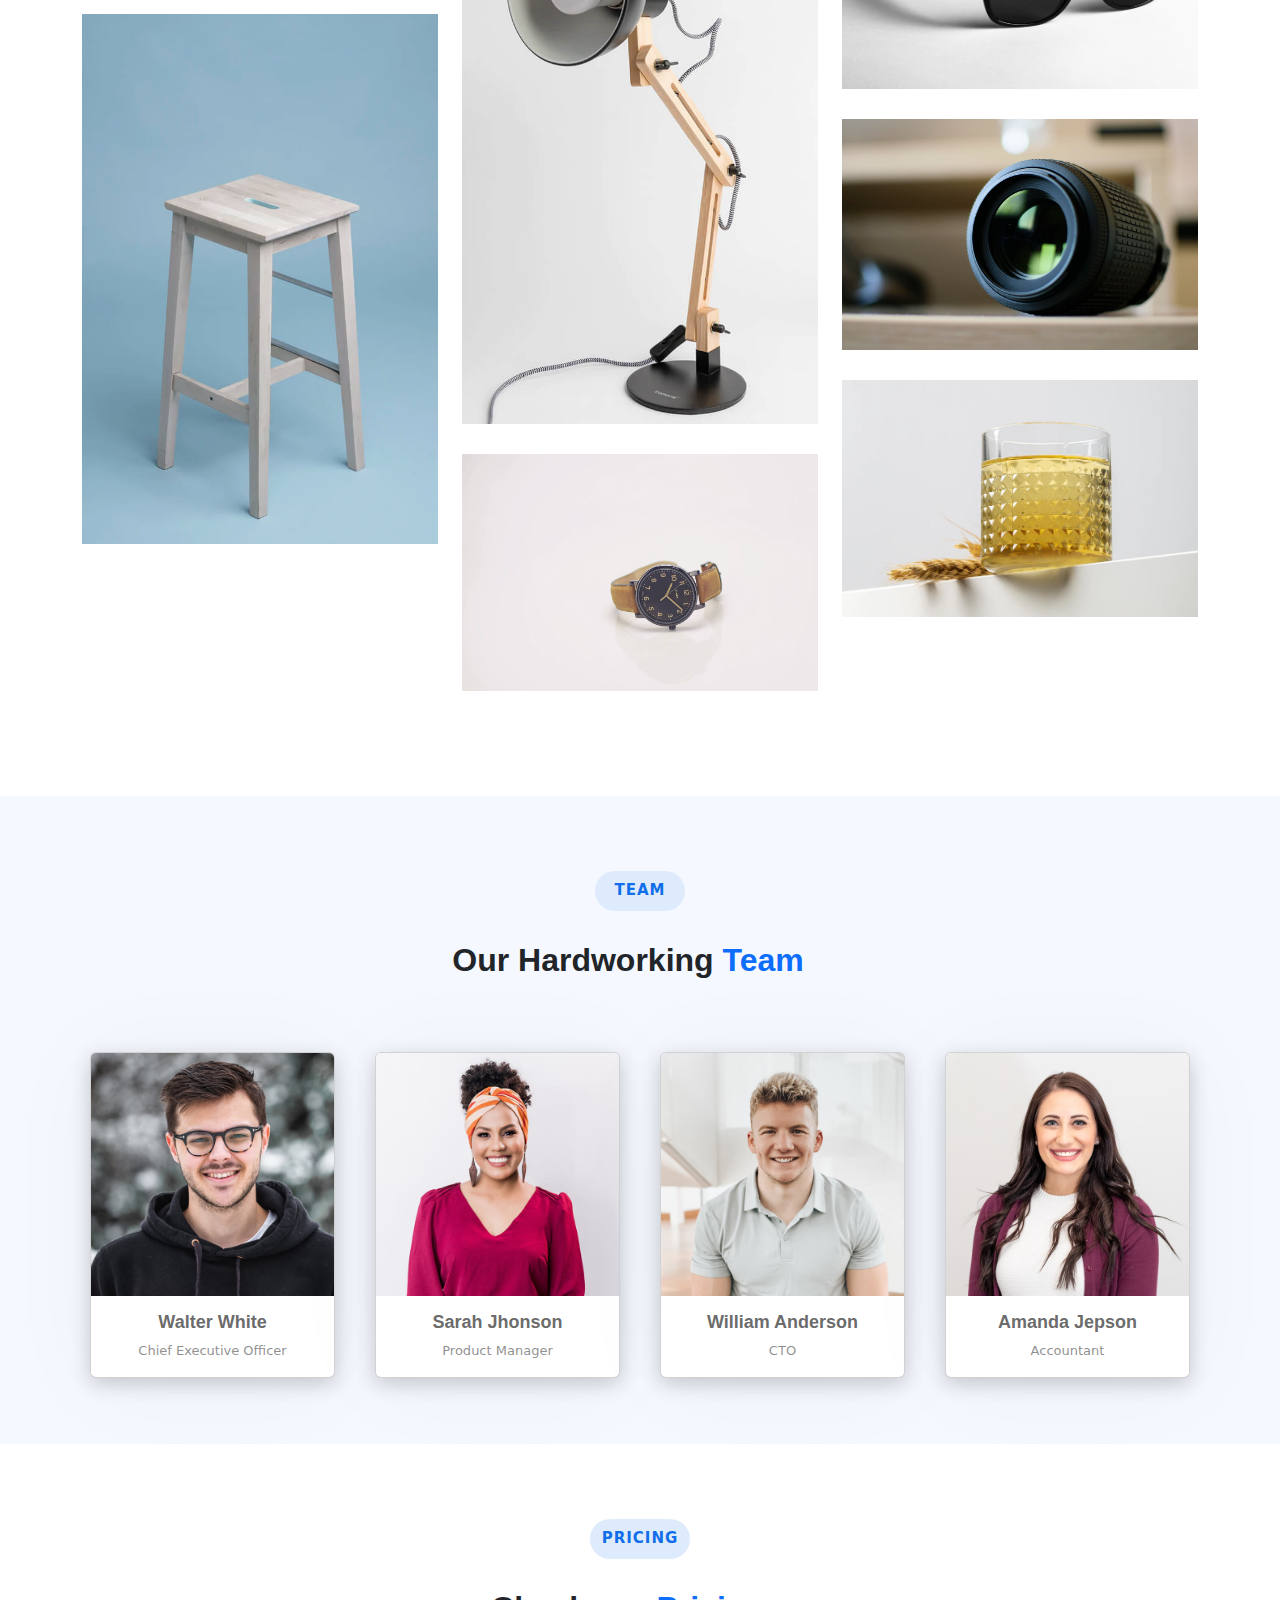
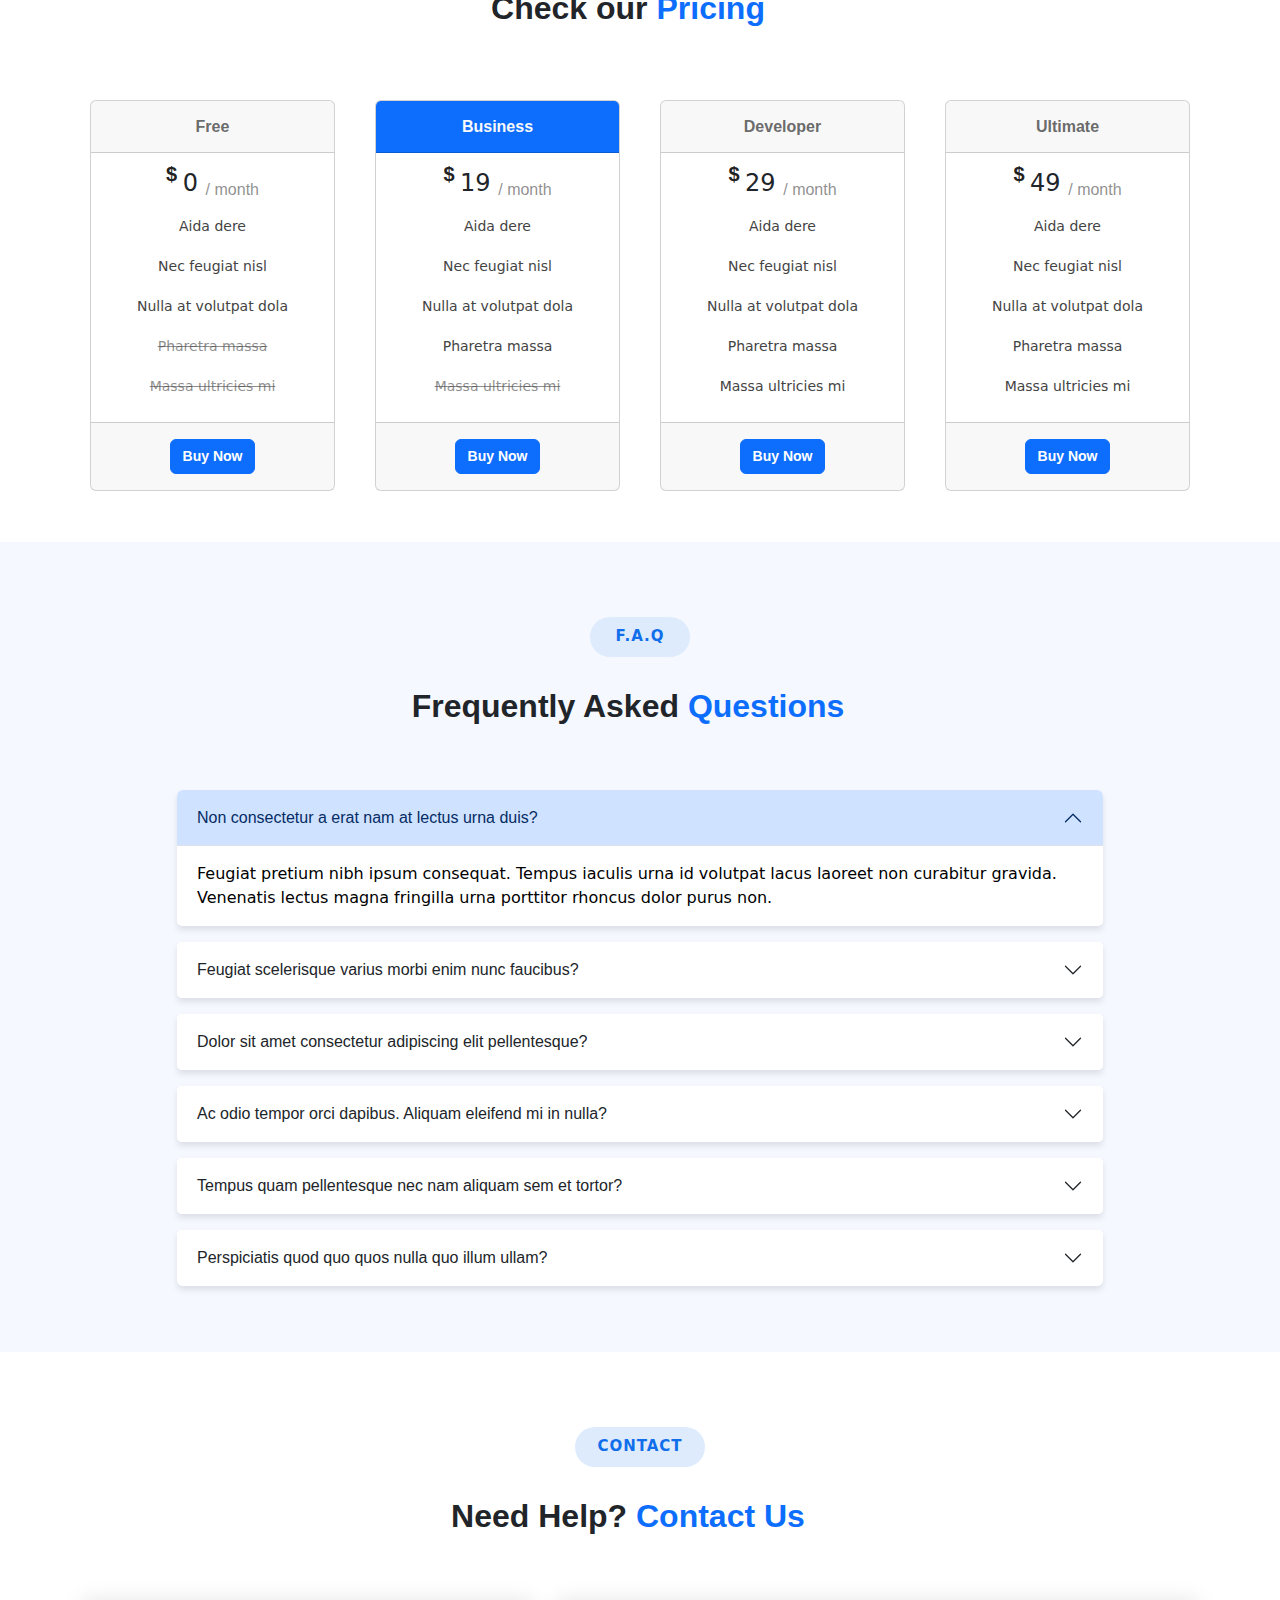
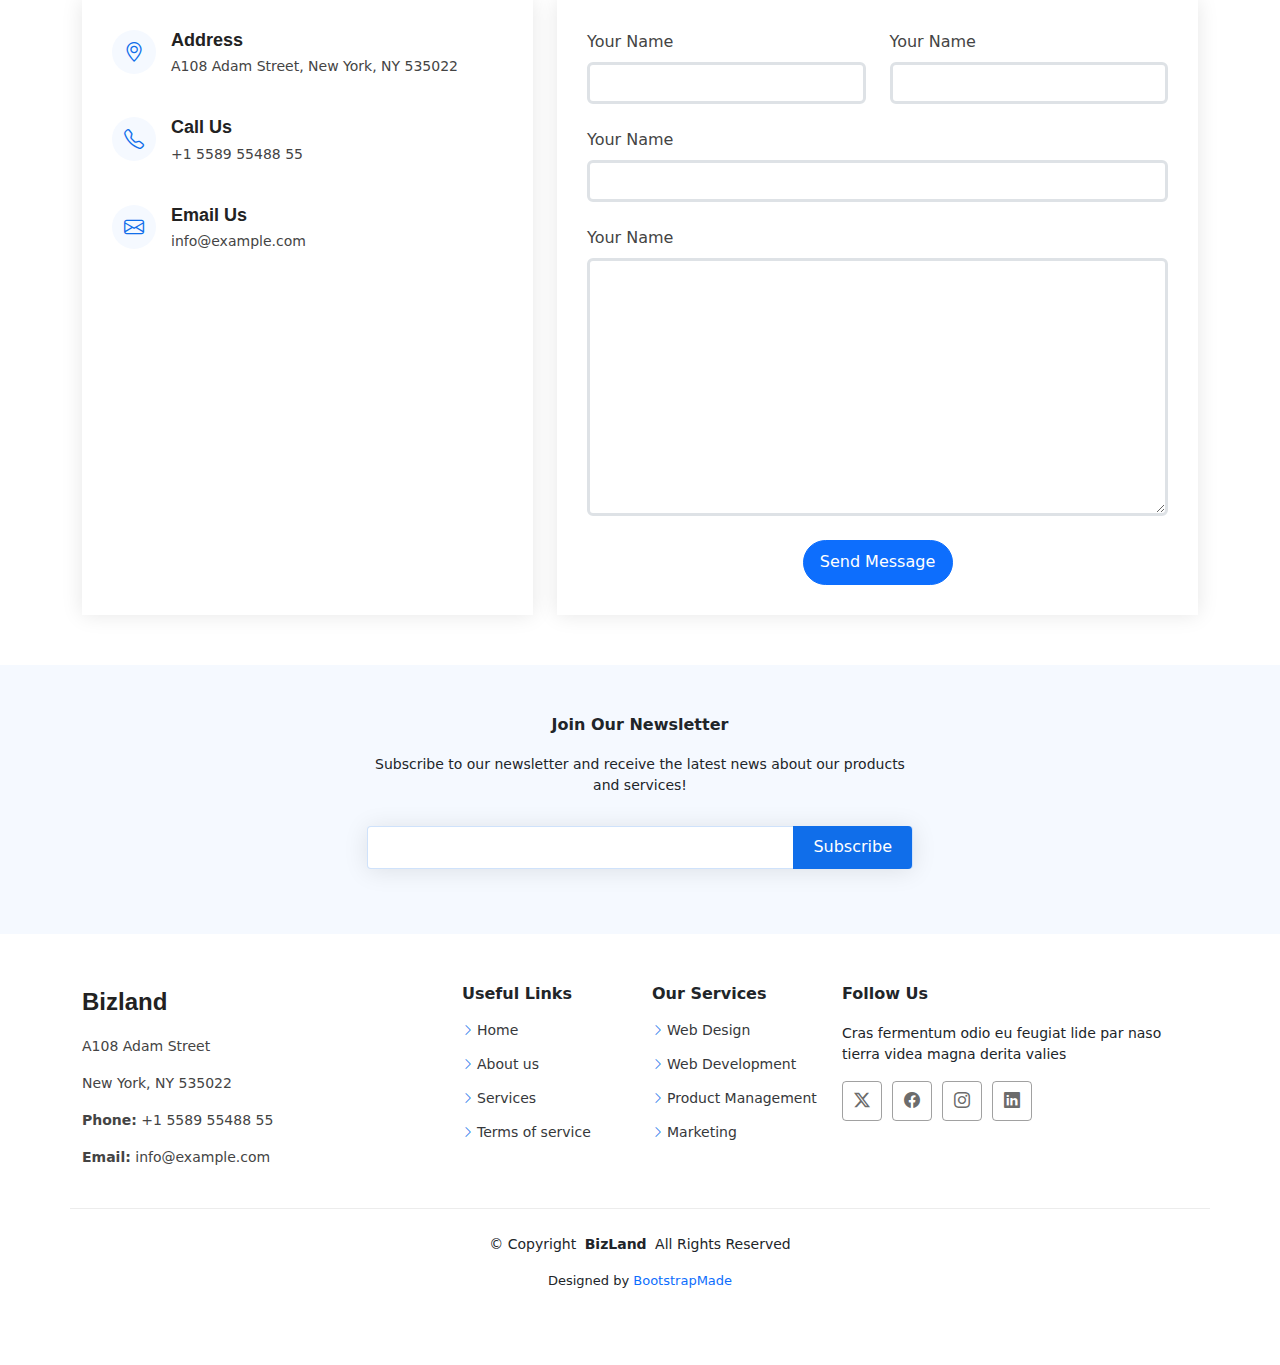
==== commit da282481: "project" ====
--- a/index.html
+++ b/index.html
@@ -4,7 +4,7 @@
 <head>
     <meta charset="UTF-8">
     <meta name="viewport" content="width=device-width, initial-scale=1.0">
-    <title>Document</title>
+    <title>Bizland | by Pranav</title>
     <!-- ++++++++++++++++++++++++++++ BOOTSTRAP 5 Link +++++++++++++++++++++++++++++++++++++++++++++++++++++++ -->
     <link href="https://cdn.jsdelivr.net/npm/bootstrap@5.3.3/dist/css/bootstrap.min.css" rel="stylesheet"
         integrity="sha384-QWTKZyjpPEjISv5WaRU9OFeRpok6YctnYmDr5pNlyT2bRjXh0JMhjY6hW+ALEwIH" crossorigin="anonymous">
@@ -1329,8 +1329,8 @@
                             <div class="icon-services">
                                 <i class="bi bi-bounding-box-circles icon text-primary"></i>
                             </div>
-                            <h4>Lorem ipsum</h4>
-                            <p>Lorem ipsum dolor sit, amet consectetur adipisicing elit. Laborum. Lorem, ipsum.</p>
+                            <h4>Sed ut perspici</h4>
+                            <p>Duis aute irure dolor in reprehenderit in voluptate velit esse cillum dolore.</p>
                         </a>
                     </div>
                 </div>
@@ -1340,8 +1340,8 @@
                             <div class="icon-services">
                                 <i class="bi bi-calendar4-week icon text-primary"></i>
                             </div>
-                            <h4>Lorem ipsum</h4>
-                            <p>Lorem ipsum dolor sit, amet consectetur adipisicing elit. Laborum. Lorem, ipsum.</p>
+                            <h4>Magni Dolores</h4>
+                            <p>Excepteur sint occaecat cupidatat non proident, sunt in culpa qui officia.</p>
                         </a>
                     </div>
                 </div>
@@ -1351,8 +1351,8 @@
                             <div class="icon-services">
                                 <i class="bi bi-broadcast icon text-primary"></i>
                             </div>
-                            <h4>Lorem ipsum</h4>
-                            <p>Lorem ipsum dolor sit, amet consectetur adipisicing elit. Laborum. Lorem, ipsum.</p>
+                            <h4>Nemo Enim</h4>
+                            <p>At vero eos et accusamus et iusto odio dignissimos ducimus qui blanditiis.</p>
                         </a>
                     </div>
                 </div>
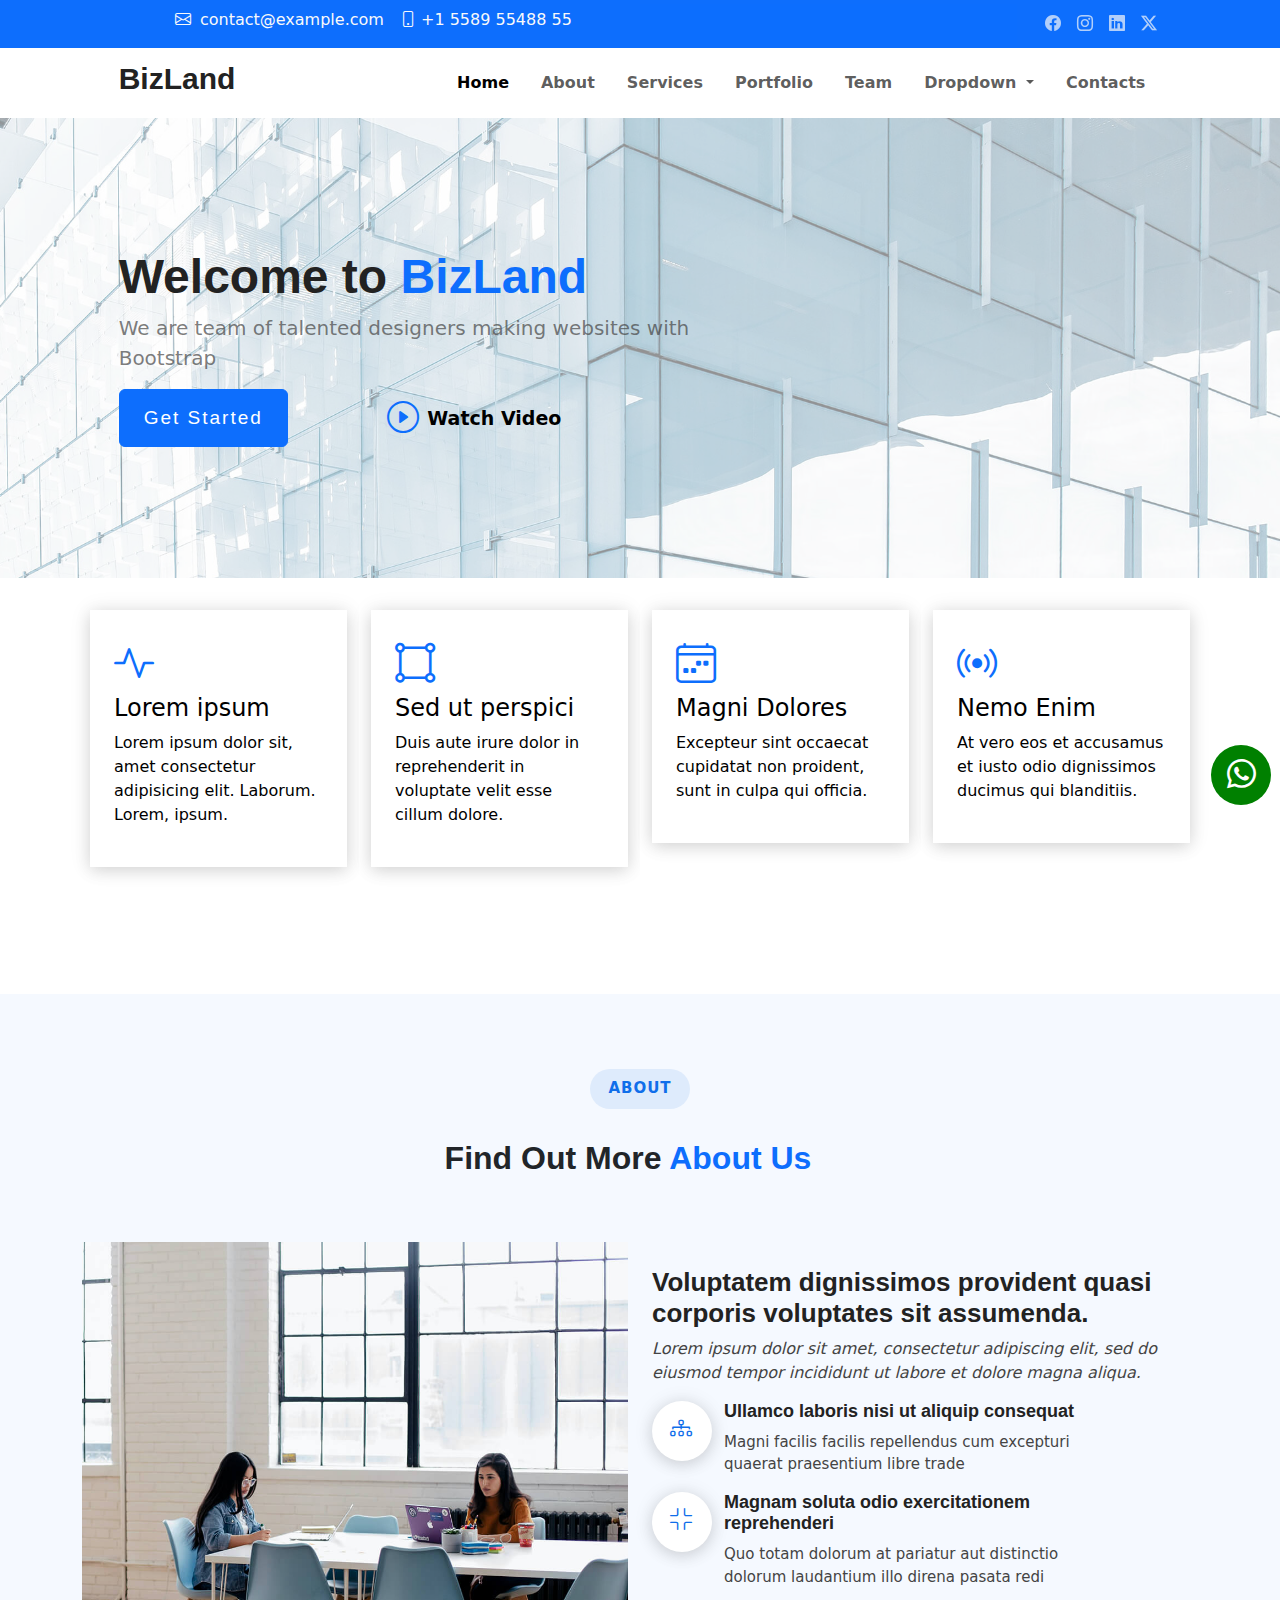
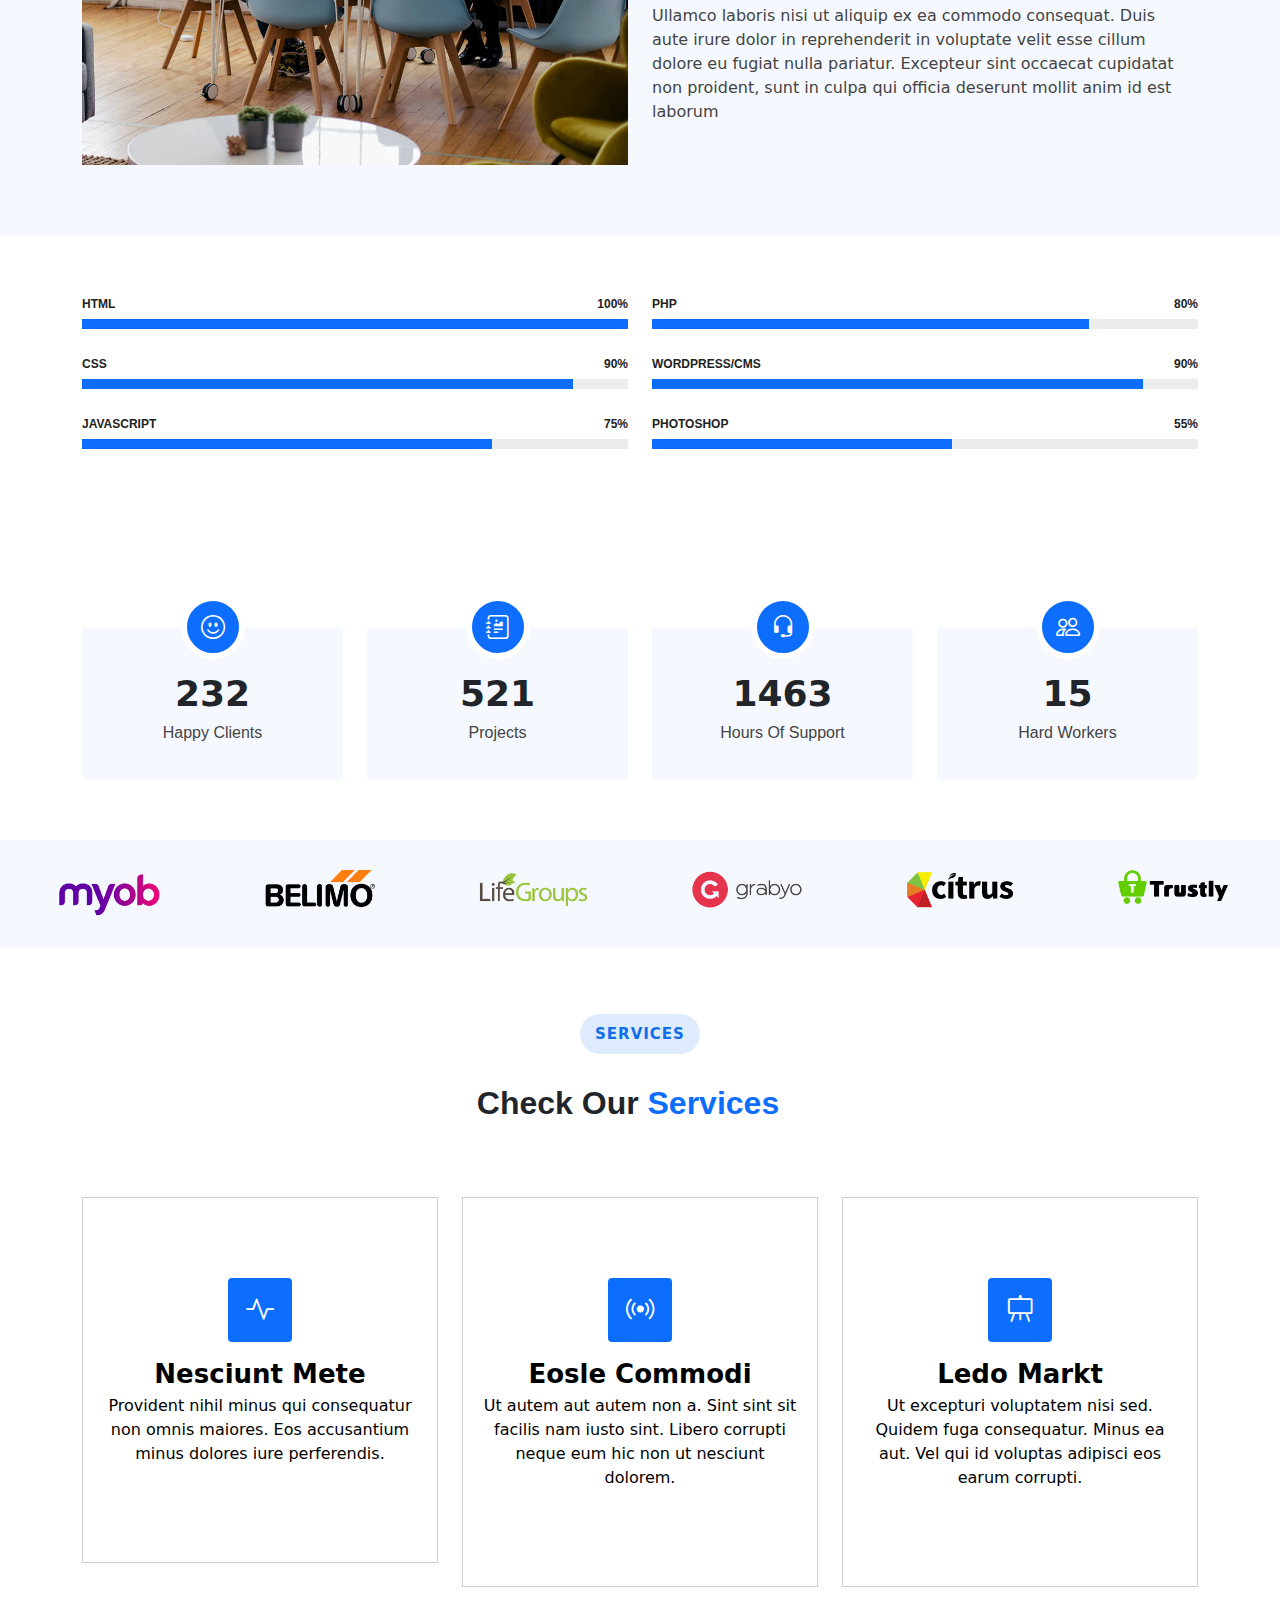
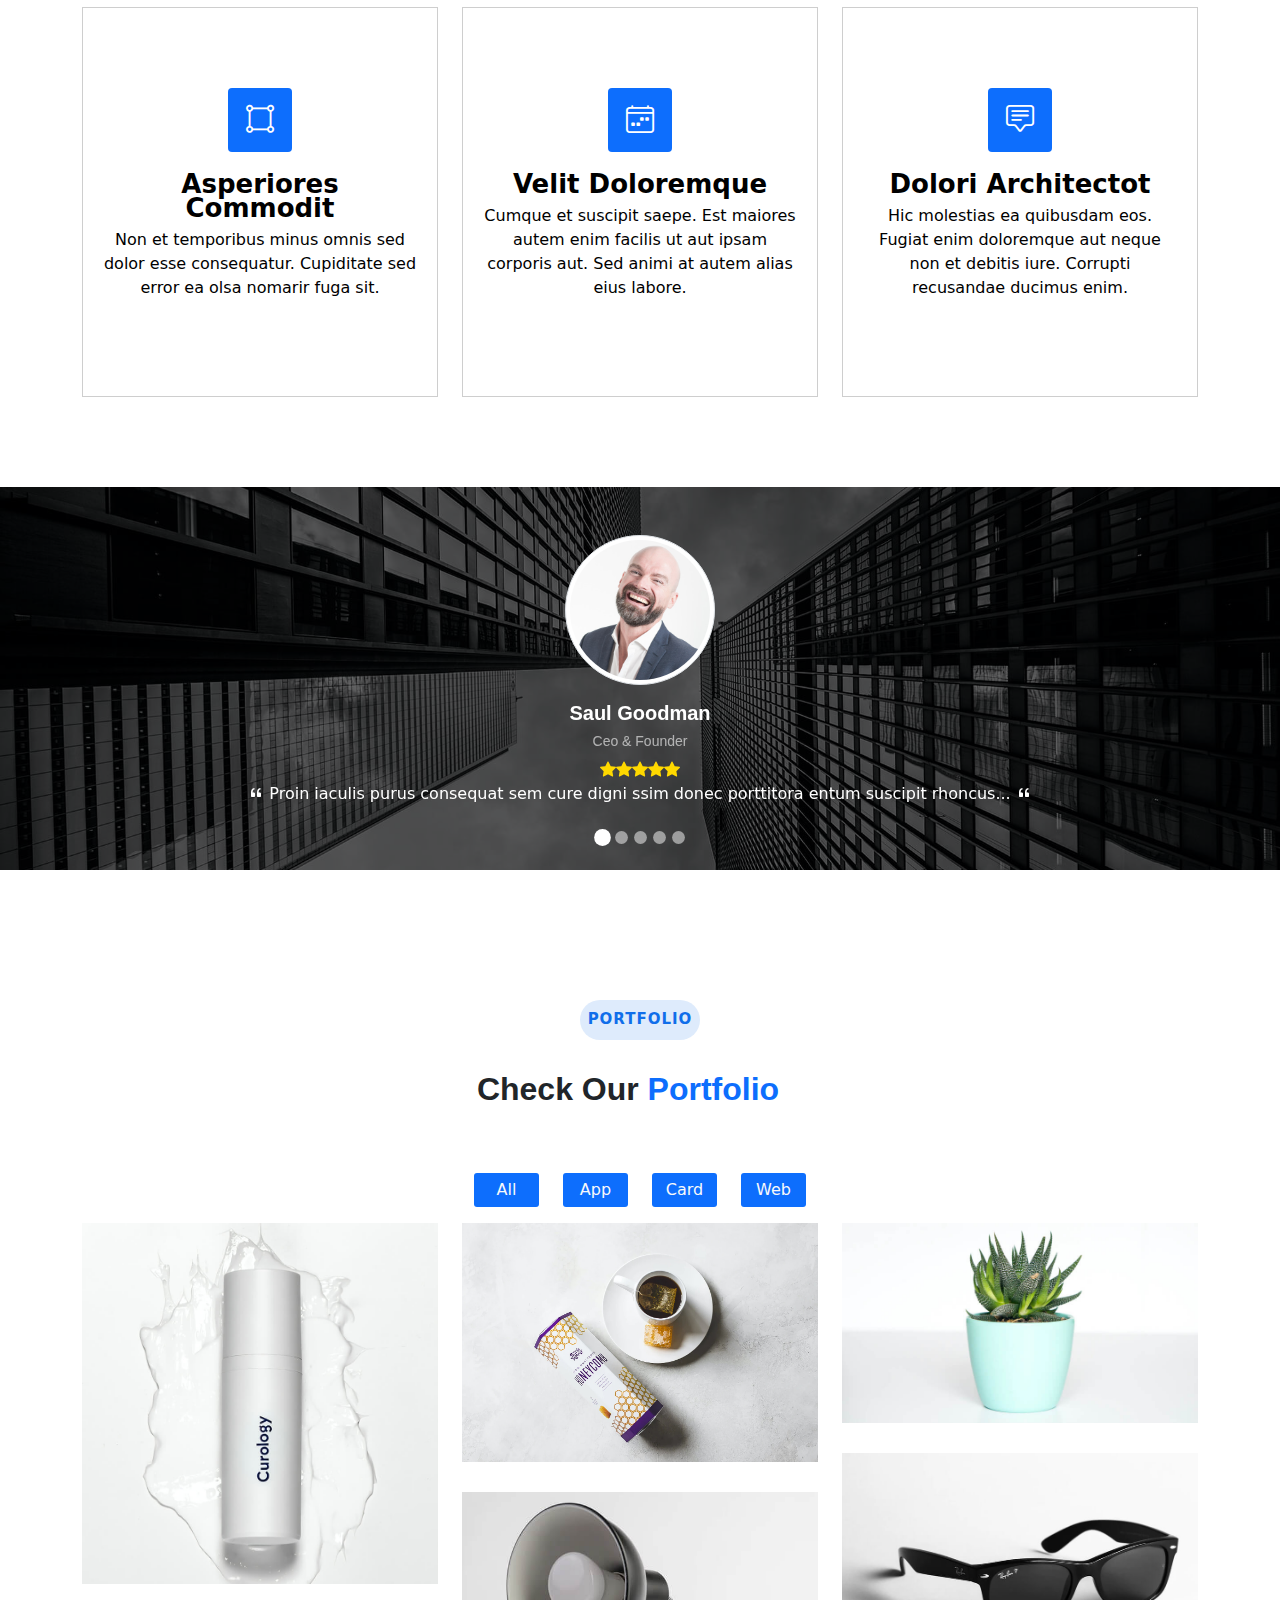
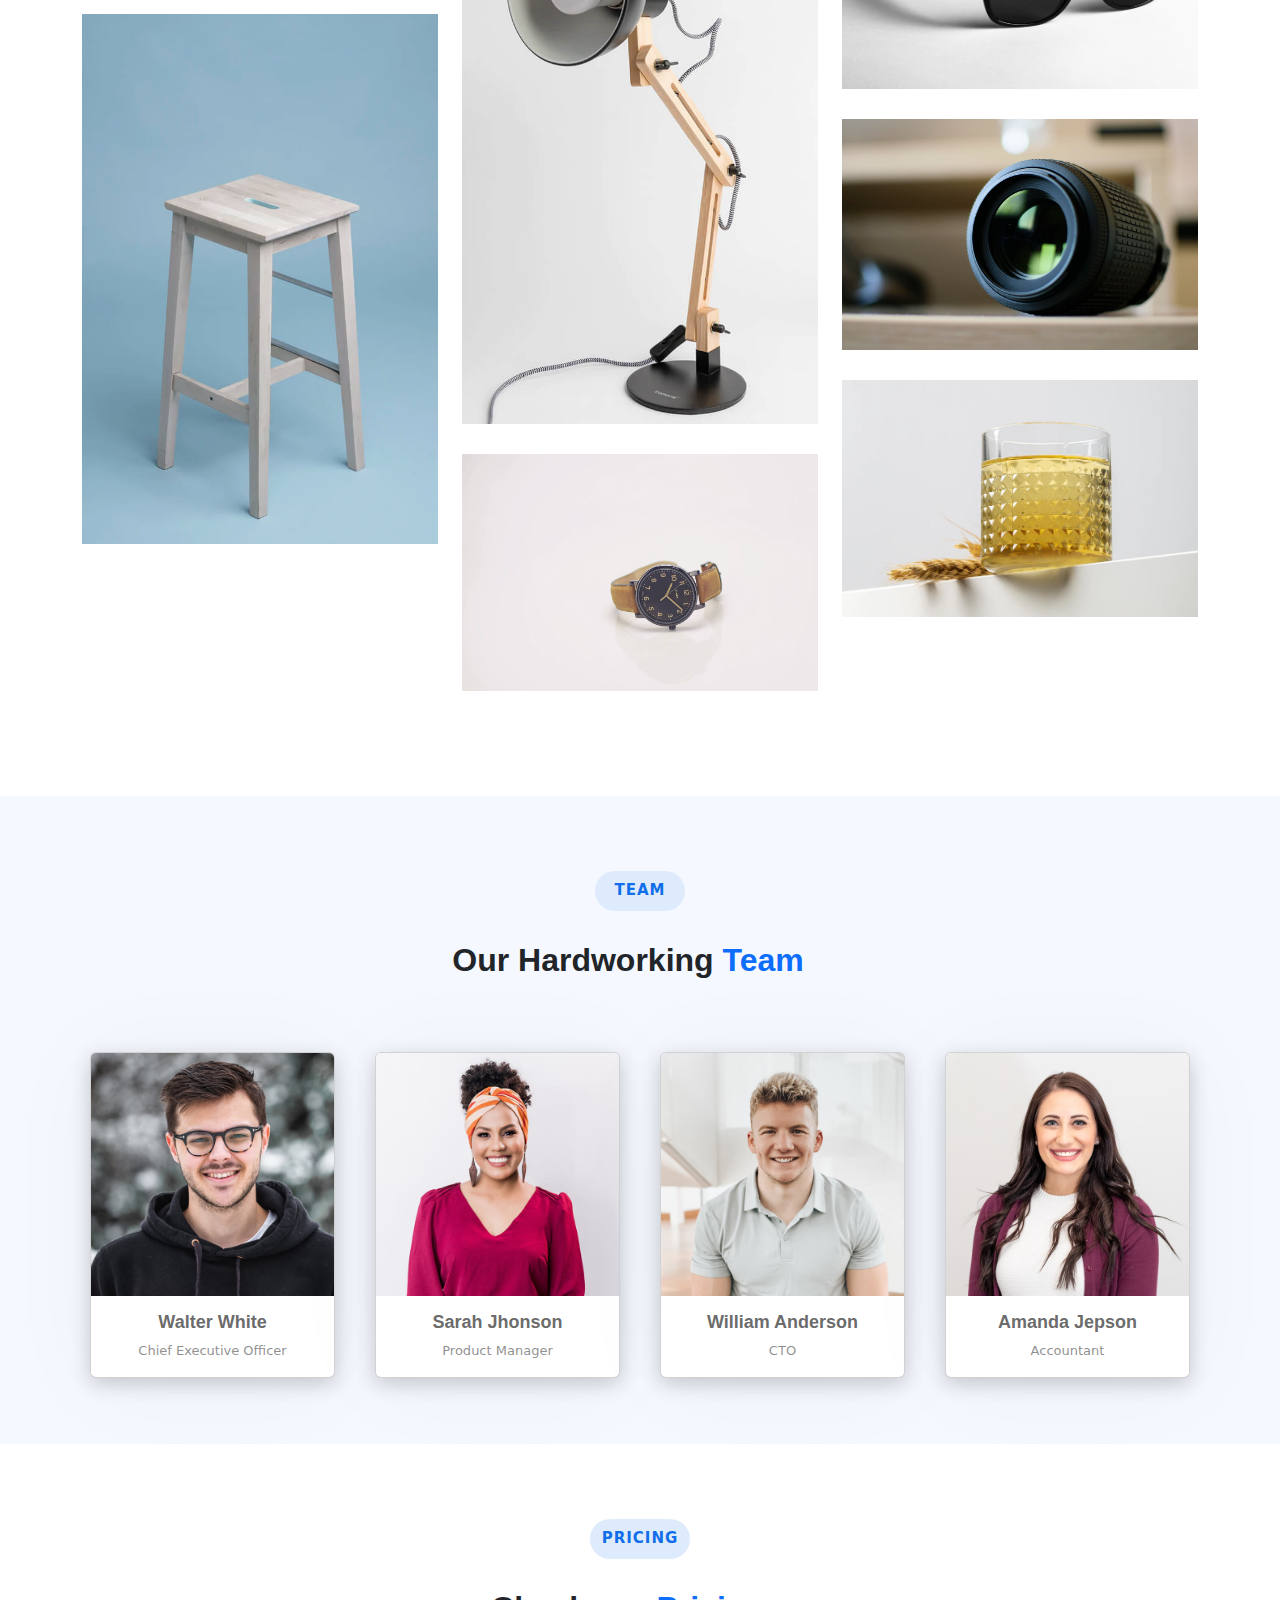
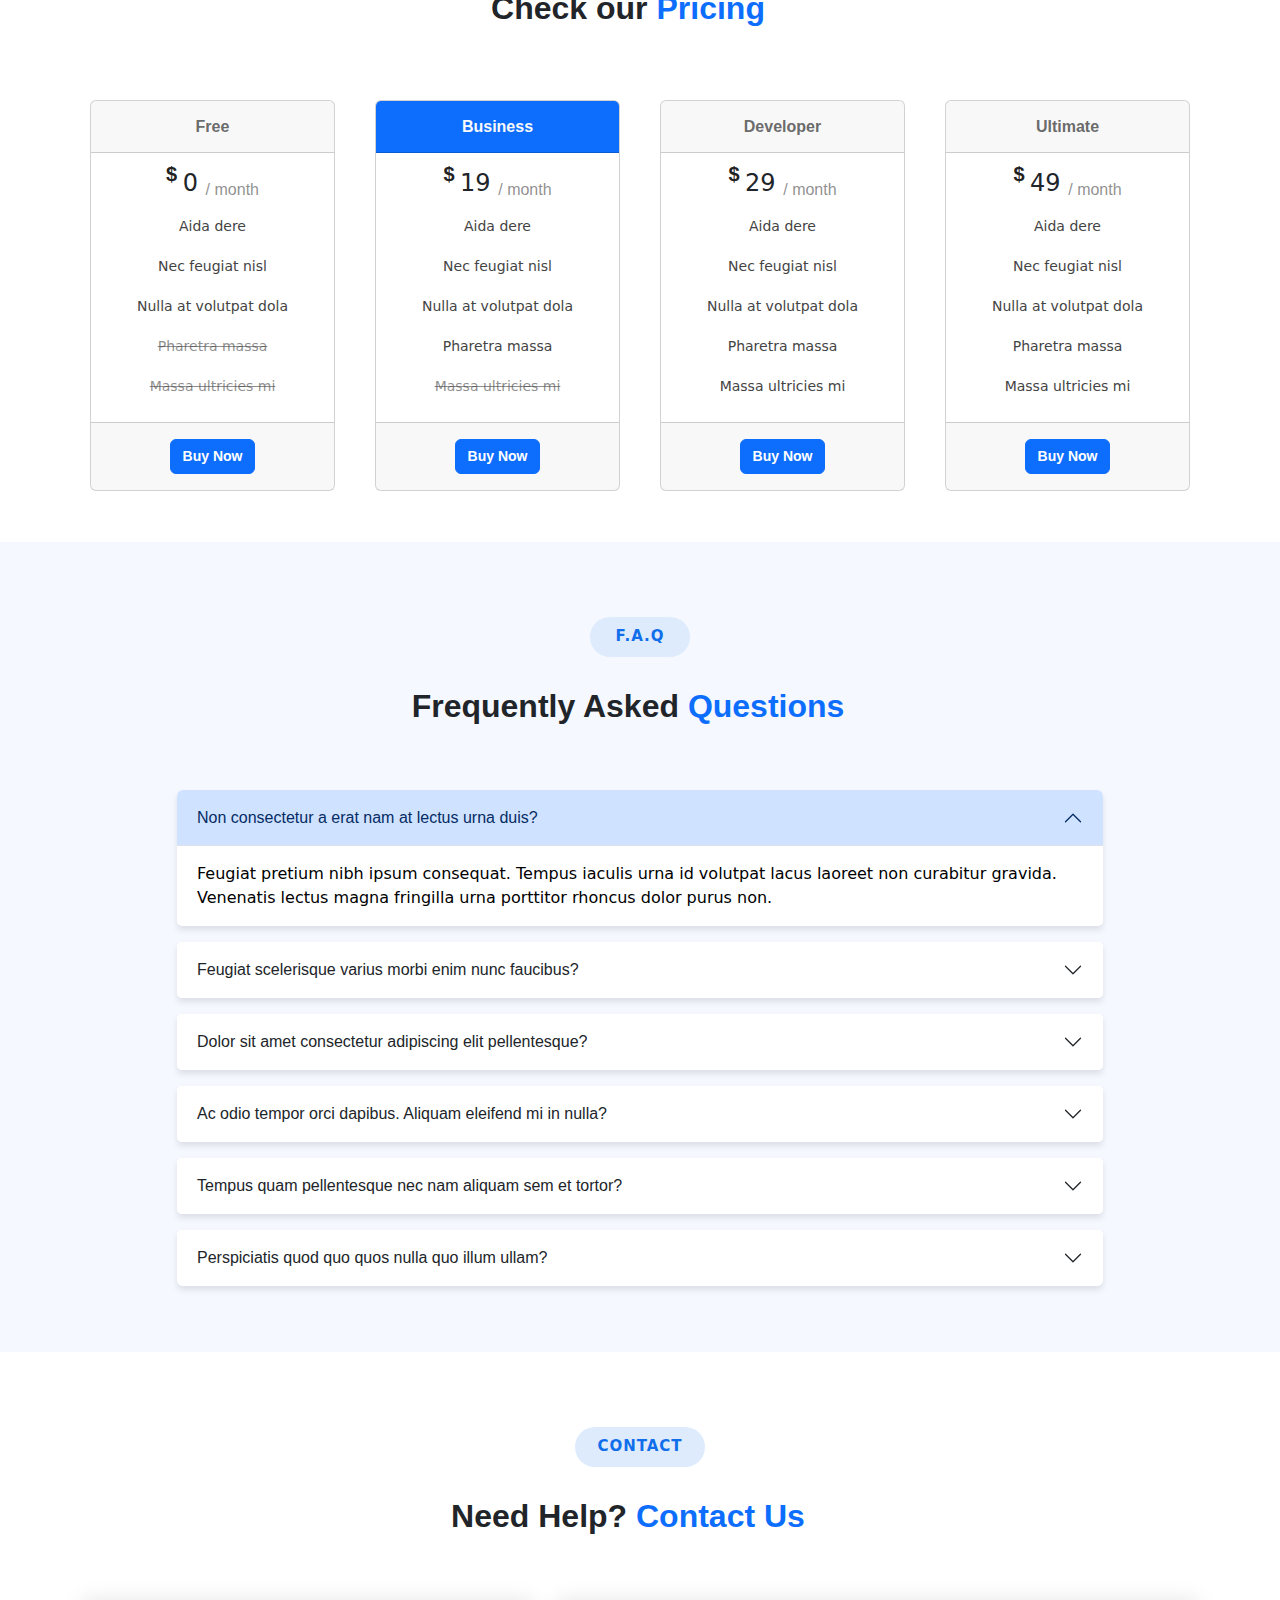
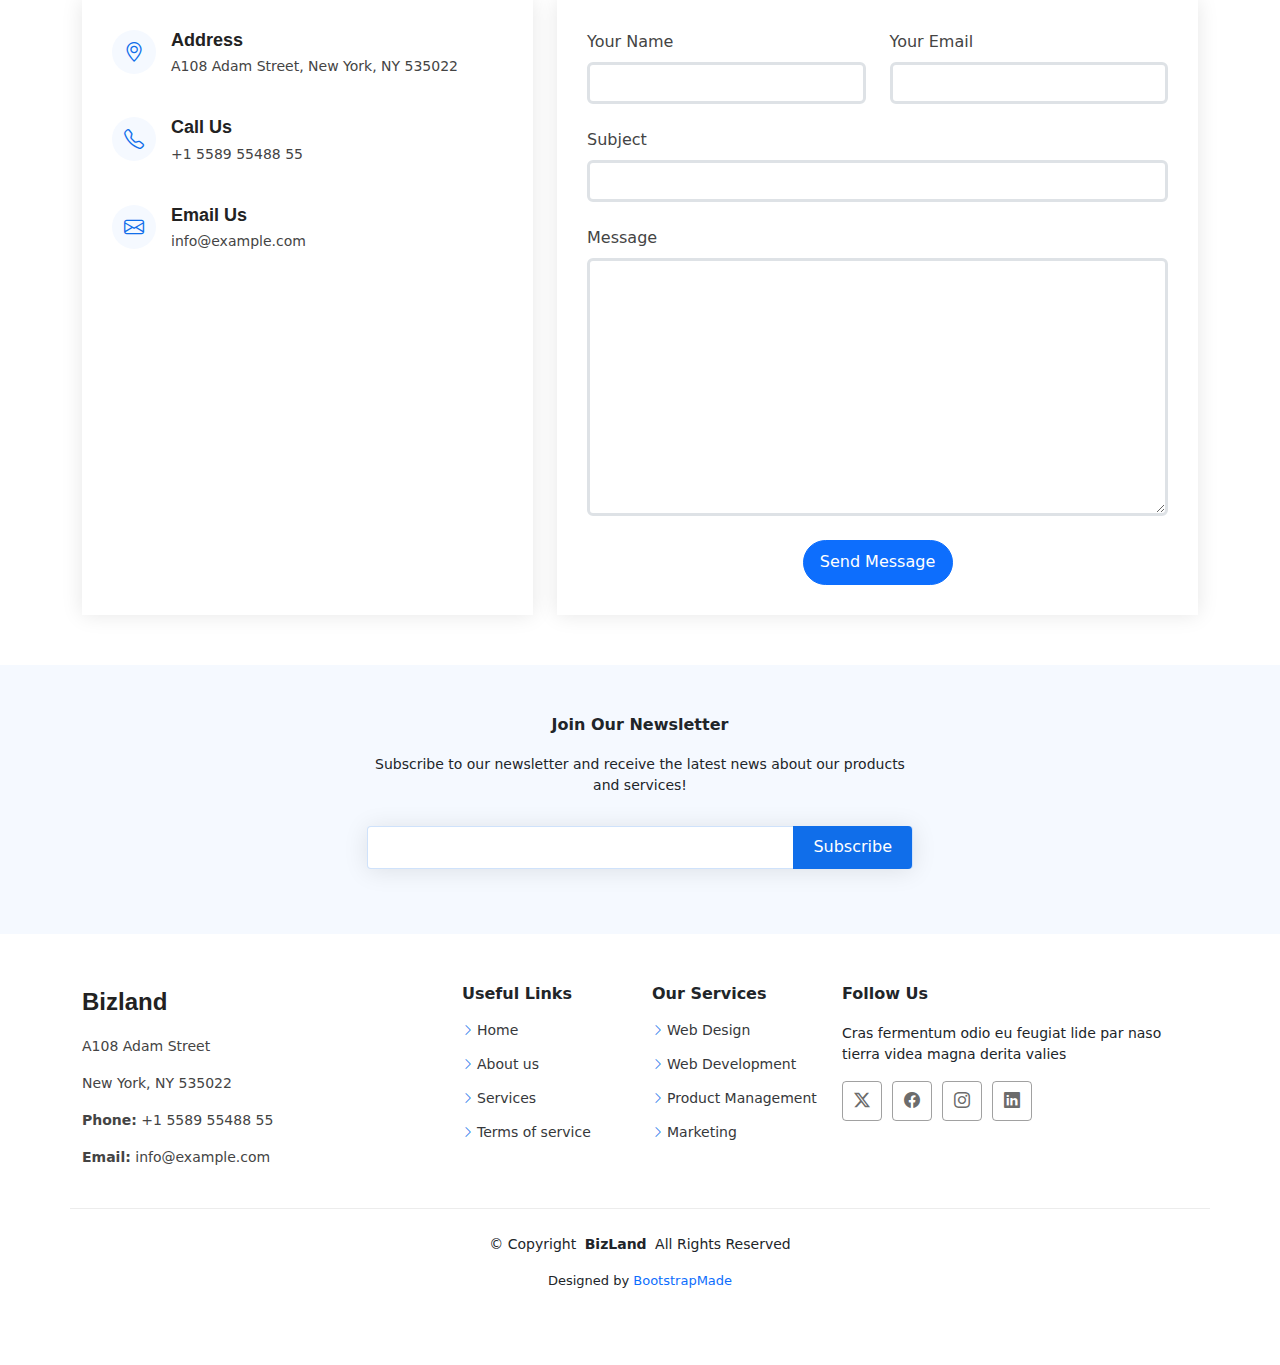
==== commit 8abd2c2f: "project" ====
--- a/index.html
+++ b/index.html
@@ -2399,15 +2399,15 @@
                                 <input type="text" class="form-control">
                             </div>
                             <div class="col-md-6 form-items">
-                                <label for="" class="pb-2">Your Name</label>
+                                <label for="" class="pb-2">Your Email</label>
                                 <input type="text" class="form-control">
                             </div>
                             <div class="col-md-12 form-items">
-                                <label for="" class="pb-2">Your Name</label>
+                                <label for="" class="pb-2">Subject</label>
                                 <input type="text" class="form-control">
                             </div>
                             <div class="col-md-12 form-items">
-                                <label for="message-field" class="pb-2">Your Name</label>
+                                <label for="message-field" class="pb-2">Message</label>
                                 <textarea cols="10" rows="10" class="form-control"></textarea>
                             </div>
                             <div class="col-md-12 text-center">
